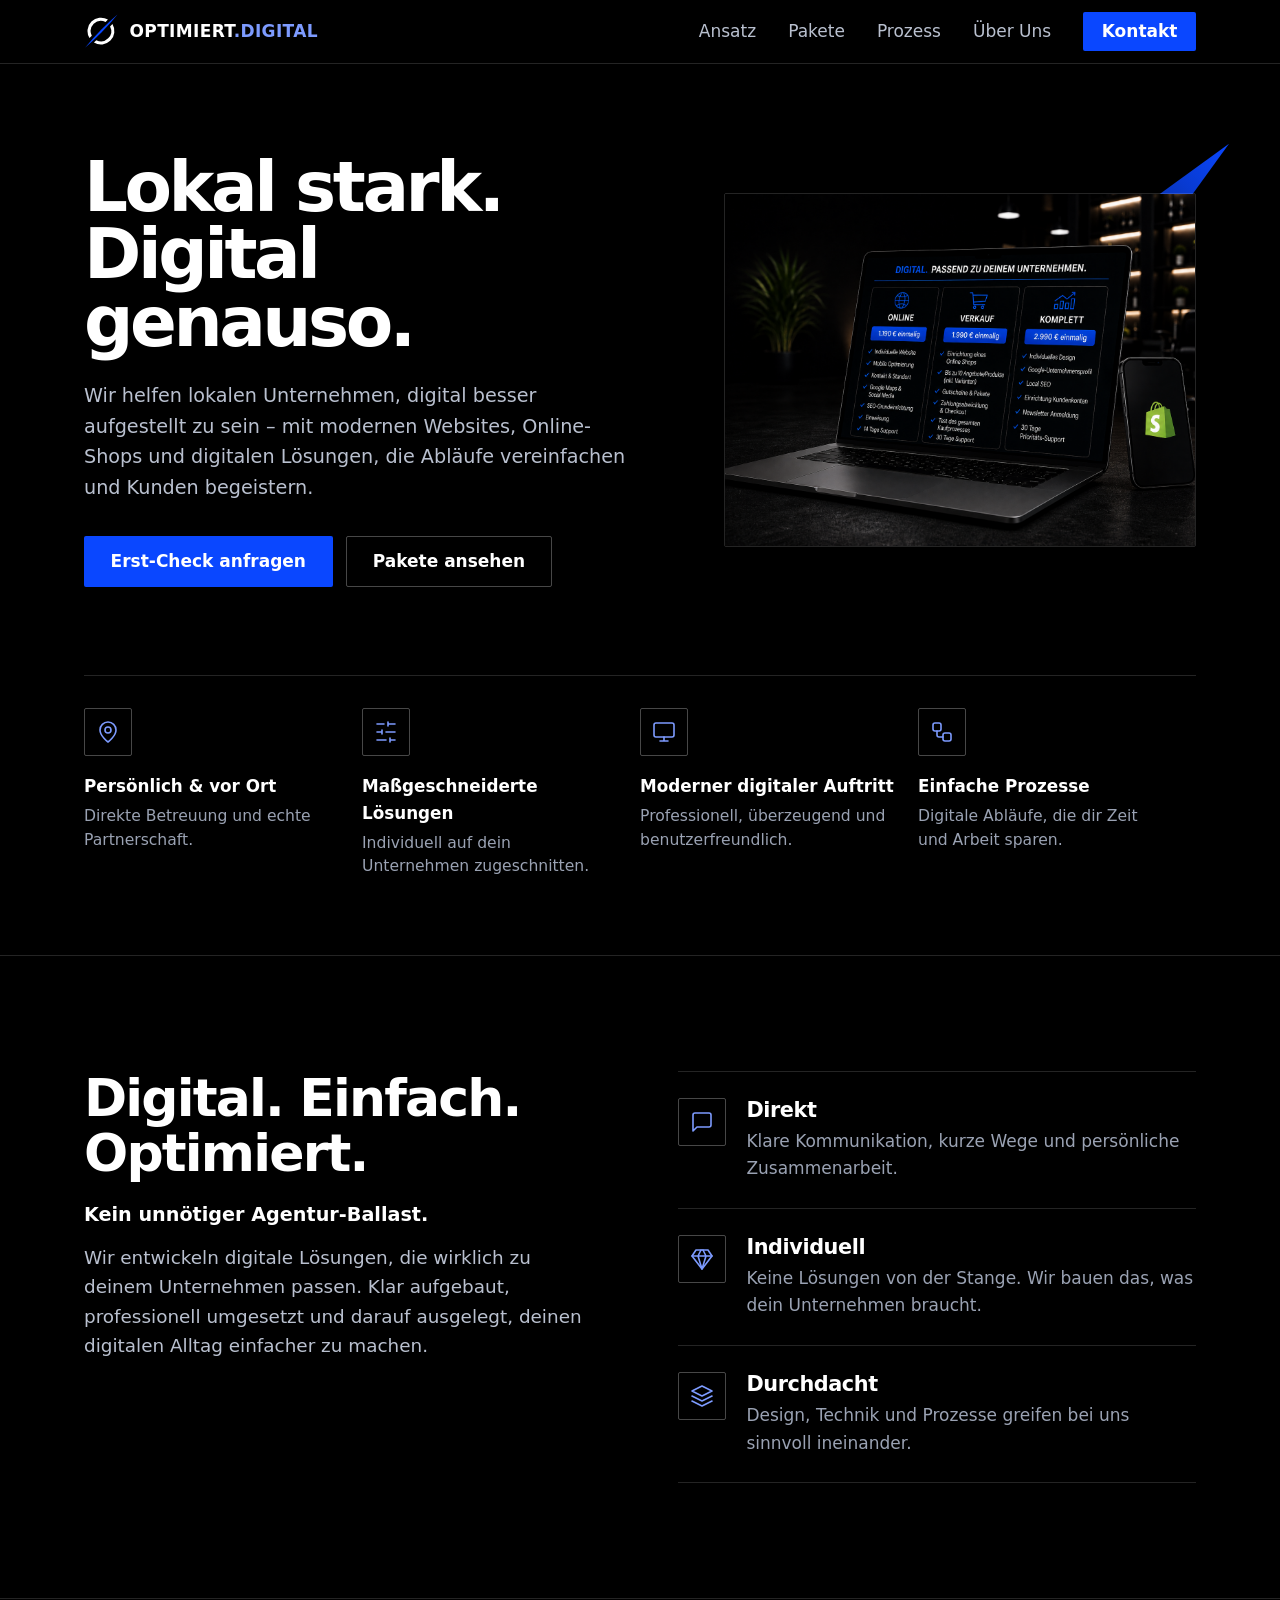
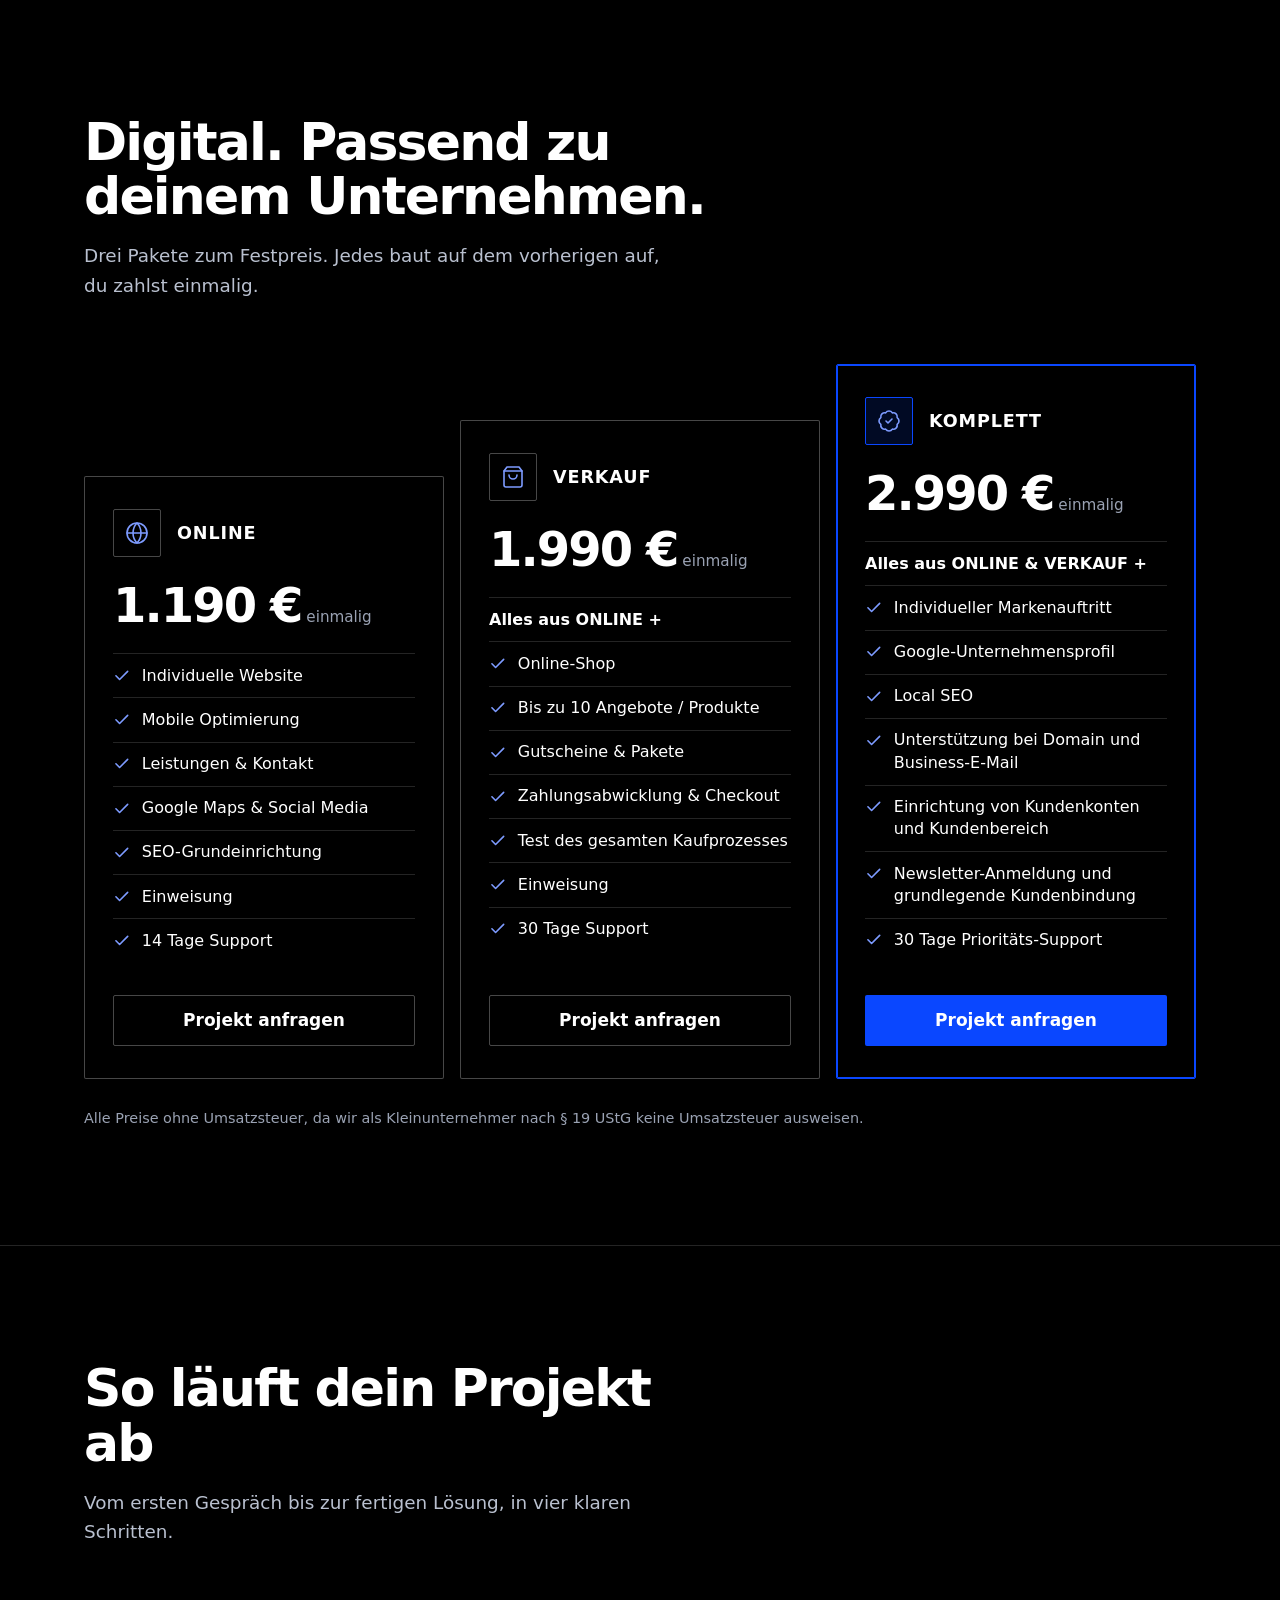
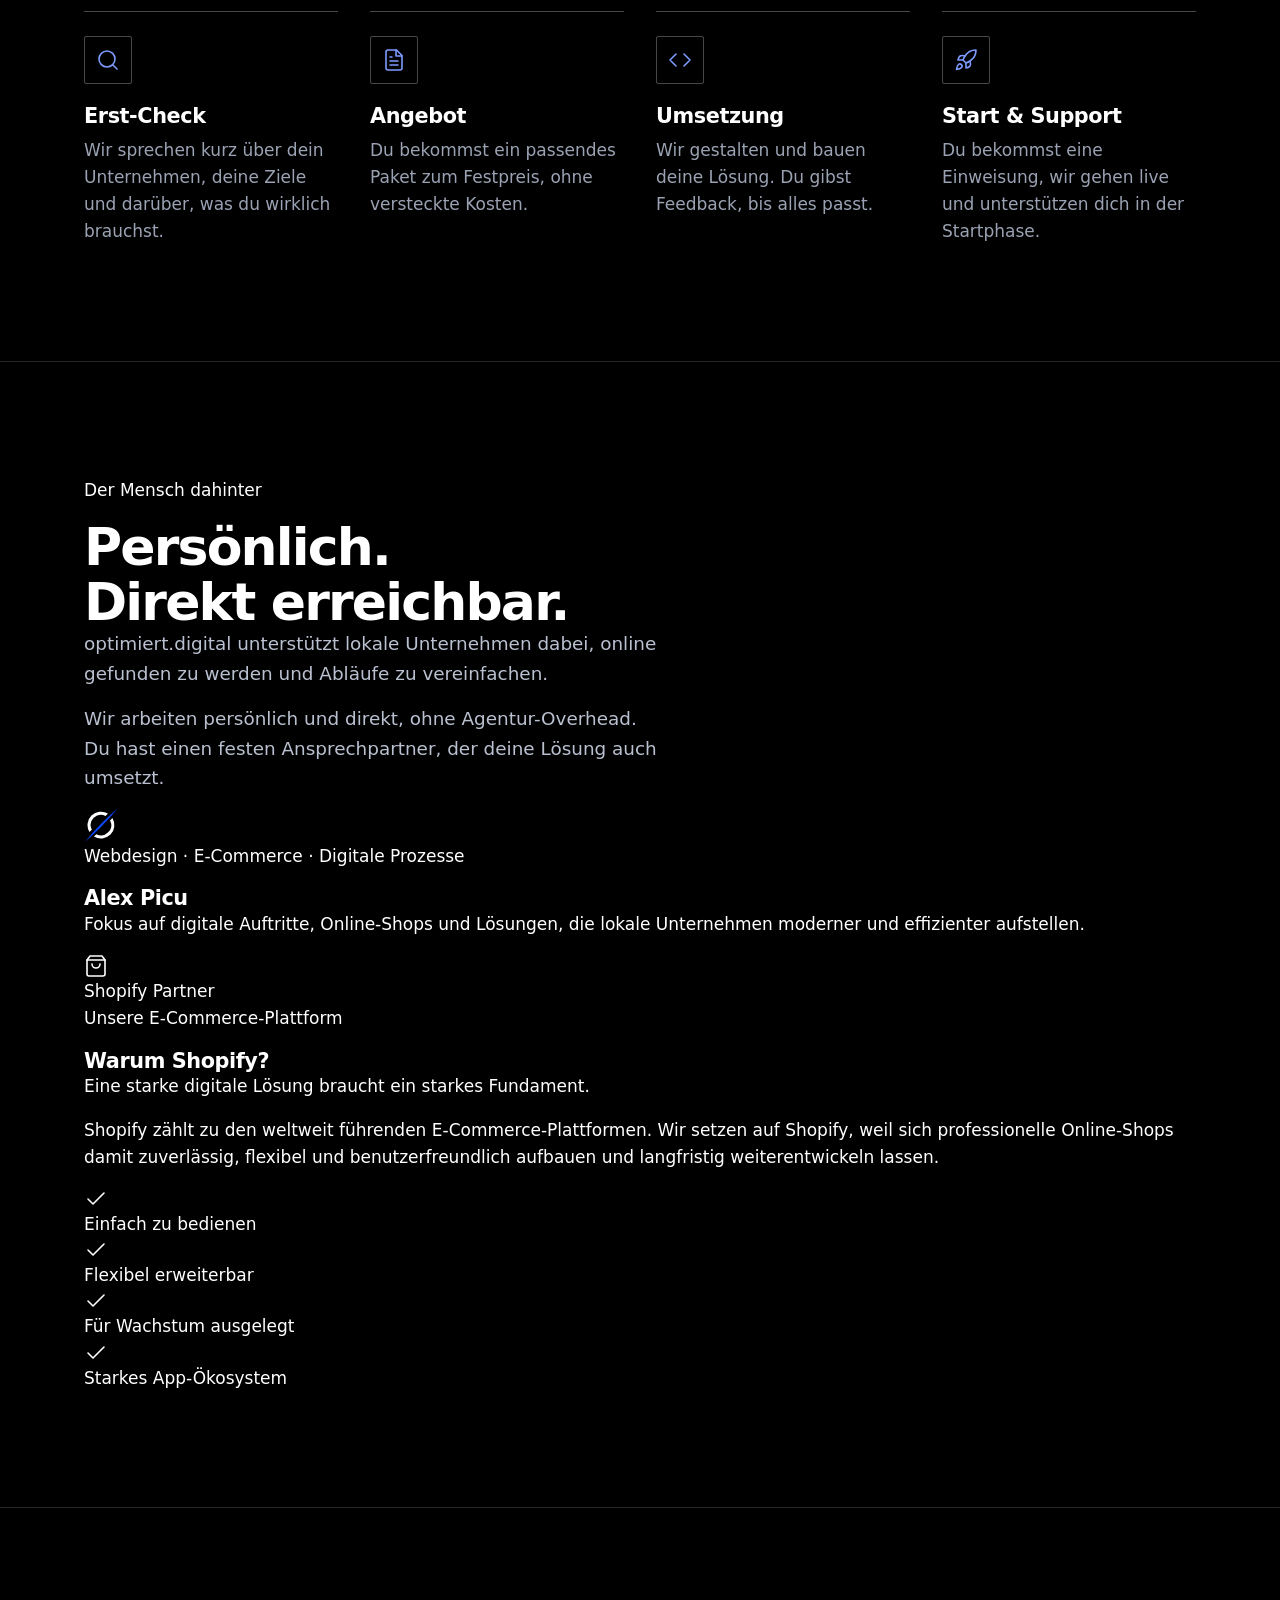
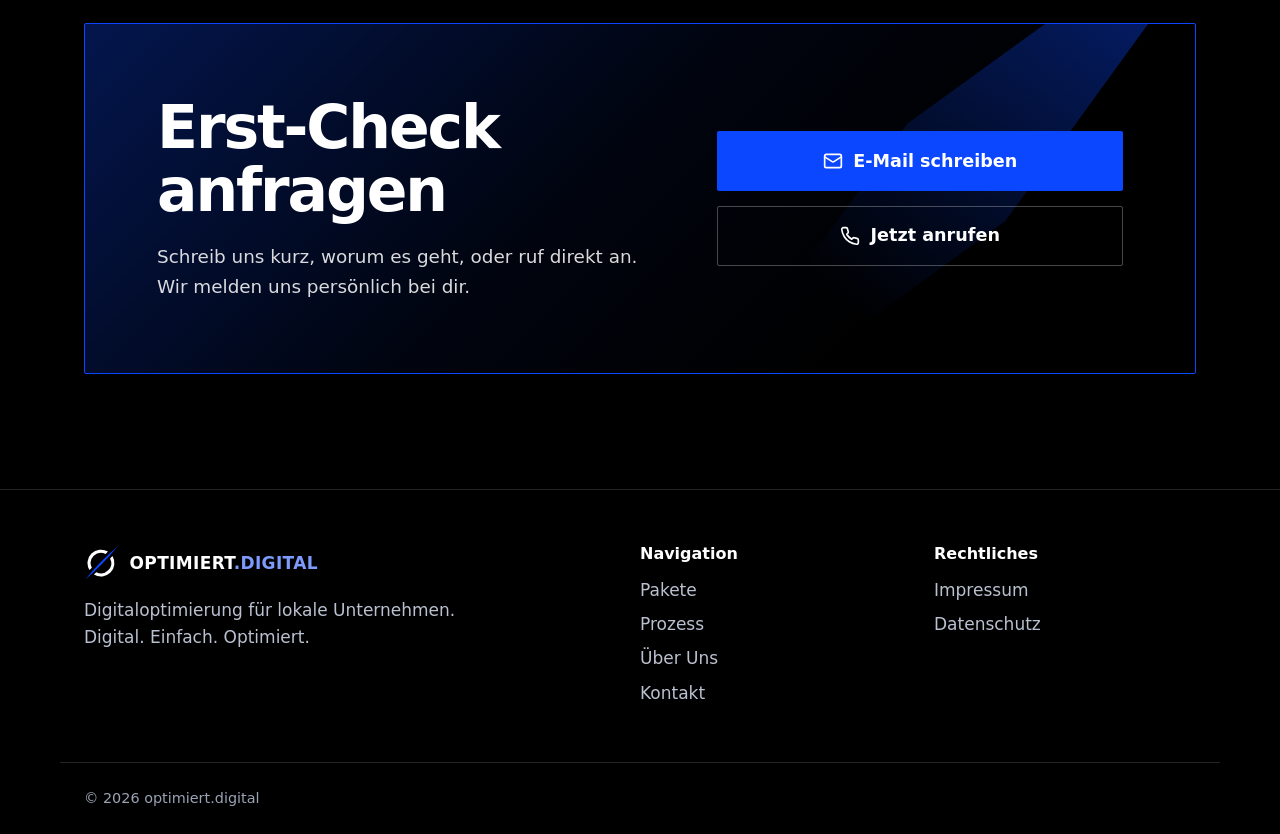
==== index.html @ 276f4b34 "Update index.html" ====
<!DOCTYPE html>
<html lang="de">
<head>
  <meta charset="utf-8">
  <meta name="viewport" content="width=device-width, initial-scale=1, viewport-fit=cover">
  <title>optimiert.digital – Digitaloptimierung für lokale Unternehmen</title>
  <meta name="description" content="Moderne Websites, Online-Shops und digitale Lösungen für lokale Unternehmen. Persönlich, individuell und zum Festpreis.">
  <link rel="canonical" href="https://optimiert.digital/">
  <meta name="theme-color" content="#000000">
  <meta name="color-scheme" content="dark">
  <link rel="icon" href="favicon.svg" type="image/svg+xml">

  <meta property="og:type" content="website">
  <meta property="og:site_name" content="optimiert.digital">
  <meta property="og:title" content="optimiert.digital – Lokal stark. Digital genauso.">
  <meta property="og:description" content="Moderne Websites, Online-Shops und digitale Lösungen für lokale Unternehmen.">
  <meta property="og:url" content="https://optimiert.digital/">
  <meta property="og:image" content="https://optimiert.digital/assets/hero.png">
  <meta name="twitter:card" content="summary_large_image">

  <link rel="stylesheet" href="style.css">

  <script type="application/ld+json">
  {
    "@context": "https://schema.org",
    "@type": "ProfessionalService",
    "name": "optimiert.digital",
    "url": "https://optimiert.digital/",
    "logo": "https://optimiert.digital/favicon.svg",
    "email": "alex@optimiert.digital",
    "telephone": "+491775984619",
    "address": {
      "@type": "PostalAddress",
      "streetAddress": "Kohlplatte 38",
      "postalCode": "88427",
      "addressLocality": "Bad Schussenried",
      "addressCountry": "DE"
    },
    "description": "Digitaloptimierung für lokale Unternehmen: Websites, Online-Shops und digitale Lösungen."
  }
  </script>
</head>
<body>

  <!-- Symbol-Sprite: Logo und Icons (einmal definiert, überall per <use> genutzt) -->
  <svg width="0" height="0" style="position:absolute" aria-hidden="true" focusable="false">
    <symbol id="logo-mark" viewBox="200 170 900 900">
      <path fill="#fff" d="M826.9 316.6A352 352 0 0 0 343.1 800.4L404.8 738.7A268 268 0 0 1 765.2 378.3Z"/>
      <path fill="#fff" d="M943.9 433.6A352 352 0 0 1 460.1 917.4L521.8 855.7A268 268 0 0 0 882.2 495.3Z"/>
      <path fill="#0a47ff" d="M228 1055Q613 581 1077 186Q692 660 228 1055Z"/>
    </symbol>

    <!-- Icons (24×24, Linienstil) -->
    <symbol id="i-pin" viewBox="0 0 24 24"><path d="M20 10c0 6-8 12-8 12s-8-6-8-12a8 8 0 0 1 16 0Z"/><circle cx="12" cy="10" r="3"/></symbol>
    <symbol id="i-sliders" viewBox="0 0 24 24"><path d="M21 4h-7M10 4H3M21 12h-9M8 12H3M21 20h-5M12 20H3M14 2v4M8 10v4M16 18v4"/></symbol>
    <symbol id="i-monitor" viewBox="0 0 24 24"><rect x="2" y="3" width="20" height="14" rx="2"/><path d="M8 21h8M12 17v4"/></symbol>
    <symbol id="i-workflow" viewBox="0 0 24 24"><rect x="3" y="3" width="8" height="8" rx="2"/><path d="M7 11v4a2 2 0 0 0 2 2h4"/><rect x="13" y="13" width="8" height="8" rx="2"/></symbol>
    <symbol id="i-message" viewBox="0 0 24 24"><path d="M21 15a2 2 0 0 1-2 2H7l-4 4V5a2 2 0 0 1 2-2h14a2 2 0 0 1 2 2z"/></symbol>
    <symbol id="i-gem" viewBox="0 0 24 24"><path d="M6 3h12l4 6-10 13L2 9Z"/><path d="M11 3 8 9l4 13 4-13-3-6M2 9h20"/></symbol>
    <symbol id="i-layers" viewBox="0 0 24 24"><path d="M12 2 2 7l10 5 10-5-10-5Z"/><path d="m2 17 10 5 10-5M2 12l10 5 10-5"/></symbol>
    <symbol id="i-globe" viewBox="0 0 24 24"><circle cx="12" cy="12" r="10"/><path d="M12 2a14.5 14.5 0 0 0 0 20 14.5 14.5 0 0 0 0-20M2 12h20"/></symbol>
    <symbol id="i-bag" viewBox="0 0 24 24"><path d="M6 2 3 6v14a2 2 0 0 0 2 2h14a2 2 0 0 0 2-2V6l-3-4Z"/><path d="M3 6h18M16 10a4 4 0 0 1-8 0"/></symbol>
    <symbol id="i-badge" viewBox="0 0 24 24"><path d="M3.85 8.62a4 4 0 0 1 4.78-4.77 4 4 0 0 1 6.74 0 4 4 0 0 1 4.78 4.78 4 4 0 0 1 0 6.74 4 4 0 0 1-4.77 4.78 4 4 0 0 1-6.75 0 4 4 0 0 1-4.78-4.77 4 4 0 0 1 0-6.76Z"/><path d="m9 12 2 2 4-4"/></symbol>
    <symbol id="i-search" viewBox="0 0 24 24"><circle cx="11" cy="11" r="8"/><path d="m21 21-4.3-4.3"/></symbol>
    <symbol id="i-file" viewBox="0 0 24 24"><path d="M14.5 2H6a2 2 0 0 0-2 2v16a2 2 0 0 0 2 2h12a2 2 0 0 0 2-2V7.5L14.5 2z"/><path d="M14 2v6h6M16 13H8M16 17H8M10 9H8"/></symbol>
    <symbol id="i-code" viewBox="0 0 24 24"><path d="m16 18 6-6-6-6M8 6l-6 6 6 6"/></symbol>
    <symbol id="i-rocket" viewBox="0 0 24 24"><path d="M4.5 16.5c-1.5 1.26-2 5-2 5s3.74-.5 5-2c.71-.84.7-2.13-.09-2.91a2.18 2.18 0 0 0-2.91-.09z"/><path d="m12 15-3-3a22 22 0 0 1 2-3.95A12.88 12.88 0 0 1 22 2c0 2.72-.78 7.5-6 11a22.35 22.35 0 0 1-4 2z"/><path d="M9 12H4s.55-3.03 2-4c1.62-1.08 5 0 5 0M12 15v5s3.03-.55 4-2c1.08-1.62 0-5 0-5"/></symbol>
    <symbol id="i-check" viewBox="0 0 24 24"><path d="M20 6 9 17l-5-5"/></symbol>
    <symbol id="i-mail" viewBox="0 0 24 24"><rect x="2" y="4" width="20" height="16" rx="2"/><path d="m22 7-8.97 5.7a1.94 1.94 0 0 1-2.06 0L2 7"/></symbol>
    <symbol id="i-phone" viewBox="0 0 24 24"><path d="M22 16.92v3a2 2 0 0 1-2.18 2 19.79 19.79 0 0 1-8.63-3.07 19.5 19.5 0 0 1-6-6 19.79 19.79 0 0 1-3.07-8.67A2 2 0 0 1 4.11 2h3a2 2 0 0 1 2 1.72c.127.96.361 1.903.7 2.81a2 2 0 0 1-.45 2.11L8.09 9.91a16 16 0 0 0 6 6l1.27-1.27a2 2 0 0 1 2.11-.45c.907.339 1.85.573 2.81.7A2 2 0 0 1 22 16.92z"/></symbol>
  </svg>

  <a class="skip" href="#inhalt">Direkt zum Inhalt</a>

  <header class="site-header">
    <div class="wrap bar">
      <a class="brand" href="#top" aria-label="optimiert.digital, zum Seitenanfang">
        <svg class="logo-mark" aria-hidden="true"><use href="#logo-mark"/></svg>
        <span class="wordmark">OPTIMIERT<span>.DIGITAL</span></span>
      </a>

      <nav id="nav" class="nav" aria-label="Hauptnavigation">
        <a href="#ansatz">Ansatz</a>
        <a href="#pakete">Pakete</a>
        <a href="#prozess">Prozess</a>
        <a href="#ueber-uns">Über Uns</a>
        <a class="btn btn-primary btn-small" href="#kontakt">Kontakt</a>
      </nav>
    </div>
  </header>

  <main id="inhalt">
    <!-- HERO -->
    <section class="hero" id="top">
      <div class="wrap hero-grid">
        <div class="hero-copy">
          <h1>Lokal stark.<br>Digital genauso.</h1>
          <p class="lead">Wir helfen lokalen Unternehmen, digital besser aufgestellt zu sein – mit modernen Websites, Online-Shops und digitalen Lösungen, die Abläufe vereinfachen und Kunden begeistern.</p>
          <div class="actions">
            <a class="btn btn-primary" href="#kontakt">Erst-Check anfragen</a>
            <a class="btn btn-outline" href="#pakete">Pakete ansehen</a>
          </div>
        </div>
        <div class="hero-visual">
          <span class="blade" aria-hidden="true"></span>
          <figure class="hero-media">
            <img src="assets/hero.png" alt="Digitaloptimierung für lokale Unternehmen" fetchpriority="high">
          </figure>
        </div>
      </div>

      <div class="wrap">
        <ul class="usp">
          <li>
            <span class="ico"><svg class="icon" aria-hidden="true"><use href="#i-pin"/></svg></span>
            <div>
              <strong>Persönlich &amp; vor Ort</strong>
              <span>Direkte Betreuung und echte Partnerschaft.</span>
            </div>
          </li>
          <li>
            <span class="ico"><svg class="icon" aria-hidden="true"><use href="#i-sliders"/></svg></span>
            <div>
              <strong>Maßgeschneiderte Lösungen</strong>
              <span>Individuell auf dein Unternehmen zugeschnitten.</span>
            </div>
          </li>
          <li>
            <span class="ico"><svg class="icon" aria-hidden="true"><use href="#i-monitor"/></svg></span>
            <div>
              <strong>Moderner digitaler Auftritt</strong>
              <span>Professionell, überzeugend und benutzerfreundlich.</span>
            </div>
          </li>
          <li>
            <span class="ico"><svg class="icon" aria-hidden="true"><use href="#i-workflow"/></svg></span>
            <div>
              <strong>Einfache Prozesse</strong>
              <span>Digitale Abläufe, die dir Zeit und Arbeit sparen.</span>
            </div>
          </li>
        </ul>
      </div>
    </section>

    <!-- ANSATZ -->
    <section class="section" id="ansatz">
      <div class="wrap split">
        <div>
          <h2>Digital. Einfach. Optimiert.</h2>
          <p class="sub">Kein unnötiger Agentur-Ballast.</p>
          <p class="body-lg">Wir entwickeln digitale Lösungen, die wirklich zu deinem Unternehmen passen. Klar aufgebaut, professionell umgesetzt und darauf ausgelegt, deinen digitalen Alltag einfacher zu machen.</p>
        </div>

        <ul class="principles">
          <li>
            <span class="ico"><svg class="icon" aria-hidden="true"><use href="#i-message"/></svg></span>
            <div>
              <h3>Direkt</h3>
              <p>Klare Kommunikation, kurze Wege und persönliche Zusammenarbeit.</p>
            </div>
          </li>
          <li>
            <span class="ico"><svg class="icon" aria-hidden="true"><use href="#i-gem"/></svg></span>
            <div>
              <h3>Individuell</h3>
              <p>Keine Lösungen von der Stange. Wir bauen das, was dein Unternehmen braucht.</p>
            </div>
          </li>
          <li>
            <span class="ico"><svg class="icon" aria-hidden="true"><use href="#i-layers"/></svg></span>
            <div>
              <h3>Durchdacht</h3>
              <p>Design, Technik und Prozesse greifen bei uns sinnvoll ineinander.</p>
            </div>
          </li>
        </ul>
      </div>
    </section>

    <!-- PAKETE -->
    <section class="section" id="pakete">
      <div class="wrap">
        <div class="section-head">
          <h2>Digital. Passend zu deinem Unternehmen.</h2>
          <p class="body-lg">Drei Pakete zum Festpreis. Jedes baut auf dem vorherigen auf, du zahlst einmalig.</p>
        </div>

        <div class="steps">
          <article class="tier">
            <div class="tier-head">
              <span class="ico"><svg class="icon" aria-hidden="true"><use href="#i-globe"/></svg></span>
              <h3>ONLINE</h3>
            </div>
            <p class="price">1.190 €<span> einmalig</span></p>
            <ul class="checks">
              <li><svg class="icon" aria-hidden="true"><use href="#i-check"/></svg>Individuelle Website</li>
              <li><svg class="icon" aria-hidden="true"><use href="#i-check"/></svg>Mobile Optimierung</li>
              <li><svg class="icon" aria-hidden="true"><use href="#i-check"/></svg>Leistungen &amp; Kontakt</li>
              <li><svg class="icon" aria-hidden="true"><use href="#i-check"/></svg>Google Maps &amp; Social Media</li>
              <li><svg class="icon" aria-hidden="true"><use href="#i-check"/></svg>SEO-Grundeinrichtung</li>
              <li><svg class="icon" aria-hidden="true"><use href="#i-check"/></svg>Einweisung</li>
              <li><svg class="icon" aria-hidden="true"><use href="#i-check"/></svg>14 Tage Support</li>
            </ul>
            <a class="btn btn-outline" href="mailto:alex@optimiert.digital?subject=Anfrage%20ONLINE-Paket">Projekt anfragen</a>
          </article>

          <article class="tier">
            <div class="tier-head">
              <span class="ico"><svg class="icon" aria-hidden="true"><use href="#i-bag"/></svg></span>
              <h3>VERKAUF</h3>
            </div>
            <p class="price">1.990 €<span> einmalig</span></p>
            <ul class="checks">
              <li class="includes">Alles aus ONLINE +</li>
              <li><svg class="icon" aria-hidden="true"><use href="#i-check"/></svg>Online-Shop</li>
              <li><svg class="icon" aria-hidden="true"><use href="#i-check"/></svg>Bis zu 10 Angebote / Produkte</li>
              <li><svg class="icon" aria-hidden="true"><use href="#i-check"/></svg>Gutscheine &amp; Pakete</li>
              <li><svg class="icon" aria-hidden="true"><use href="#i-check"/></svg>Zahlungsabwicklung &amp; Checkout</li>
              <li><svg class="icon" aria-hidden="true"><use href="#i-check"/></svg>Test des gesamten Kaufprozesses</li>
              <li><svg class="icon" aria-hidden="true"><use href="#i-check"/></svg>Einweisung</li>
              <li><svg class="icon" aria-hidden="true"><use href="#i-check"/></svg>30 Tage Support</li>
            </ul>
            <a class="btn btn-outline" href="mailto:alex@optimiert.digital?subject=Anfrage%20VERKAUF-Paket">Projekt anfragen</a>
          </article>

          <article class="tier tier-top">
            <div class="tier-head">
              <span class="ico"><svg class="icon" aria-hidden="true"><use href="#i-badge"/></svg></span>
              <h3>KOMPLETT</h3>
            </div>
            <p class="price">2.990 €<span> einmalig</span></p>
            <ul class="checks">
              <li class="includes">Alles aus ONLINE &amp; VERKAUF +</li>
              <li><svg class="icon" aria-hidden="true"><use href="#i-check"/></svg>Individueller Markenauftritt</li>
              <li><svg class="icon" aria-hidden="true"><use href="#i-check"/></svg>Google-Unternehmensprofil</li>
              <li><svg class="icon" aria-hidden="true"><use href="#i-check"/></svg>Local SEO</li>
              <li><svg class="icon" aria-hidden="true"><use href="#i-check"/></svg>Unterstützung bei Domain und Business-E-Mail</li>
              <li><svg class="icon" aria-hidden="true"><use href="#i-check"/></svg>Einrichtung von Kundenkonten und Kundenbereich</li>
              <li><svg class="icon" aria-hidden="true"><use href="#i-check"/></svg>Newsletter-Anmeldung und grundlegende Kundenbindung</li>
              <li><svg class="icon" aria-hidden="true"><use href="#i-check"/></svg>30 Tage Prioritäts-Support</li>
            </ul>
            <a class="btn btn-primary" href="mailto:alex@optimiert.digital?subject=Anfrage%20KOMPLETT-Paket">Projekt anfragen</a>
          </article>
        </div>

        <p class="price-note">Alle Preise ohne Umsatzsteuer, da wir als Kleinunternehmer nach § 19 UStG keine Umsatzsteuer ausweisen.</p>
      </div>
    </section>

    <!-- PROZESS -->
    <section class="section" id="prozess">
      <div class="wrap">
        <div class="section-head">
          <h2>So läuft dein Projekt ab</h2>
          <p class="body-lg">Vom ersten Gespräch bis zur fertigen Lösung, in vier klaren Schritten.</p>
        </div>
        <!-- TODO: Text an deinen echten Ablauf anpassen -->
        <ol class="process">
          <li>
            <span class="ico"><svg class="icon" aria-hidden="true"><use href="#i-search"/></svg></span>
            <h3>Erst-Check</h3>
            <p>Wir sprechen kurz über dein Unternehmen, deine Ziele und darüber, was du wirklich brauchst.</p>
          </li>
          <li>
            <span class="ico"><svg class="icon" aria-hidden="true"><use href="#i-file"/></svg></span>
            <h3>Angebot</h3>
            <p>Du bekommst ein passendes Paket zum Festpreis, ohne versteckte Kosten.</p>
          </li>
          <li>
            <span class="ico"><svg class="icon" aria-hidden="true"><use href="#i-code"/></svg></span>
            <h3>Umsetzung</h3>
            <p>Wir gestalten und bauen deine Lösung. Du gibst Feedback, bis alles passt.</p>
          </li>
          <li>
            <span class="ico"><svg class="icon" aria-hidden="true"><use href="#i-rocket"/></svg></span>
            <h3>Start &amp; Support</h3>
            <p>Du bekommst eine Einweisung, wir gehen live und unterstützen dich in der Startphase.</p>
          </li>
        </ol>
      </div>
    </section>

    <!-- ÜBER UNS -->
    <section class="section" id="ueber-uns">
      <div class="wrap">
        <div class="about-head">
          <div>
            <p class="eyebrow">Der Mensch dahinter</p>
            <h2 class="about-title">Persönlich.<br><span>Direkt erreichbar.</span></h2>
          </div>
          <!-- TODO: Text durch deine eigene Geschichte ersetzen -->
          <div class="about-text">
            <p class="body-lg">optimiert.digital unterstützt lokale Unternehmen dabei, online gefunden zu werden und Abläufe zu vereinfachen.</p>
            <p class="body-lg">Wir arbeiten persönlich und direkt, ohne Agentur-Overhead. Du hast einen festen Ansprechpartner, der deine Lösung auch umsetzt.</p>
          </div>
        </div>

        <div class="about-cards">
          <article class="card card-person">
            <span class="ico-box"><svg class="logo-mark" aria-hidden="true"><use href="#logo-mark"/></svg></span>
            <div class="card-body">
              <p class="eyebrow">Webdesign · E-Commerce · Digitale Prozesse</p>
              <h3>Alex Picu</h3>
              <p>Fokus auf digitale Auftritte, Online-Shops und Lösungen, die lokale Unternehmen moderner und effizienter aufstellen.</p>
            </div>
          </article>

          <!-- Shopify-Logo: Das offizielle Logo darf nur im Original verwendet werden.
               Speichere es als assets/shopify.svg (Shopify-Partner-Dashboard bzw. Shopify-Brand-Assets).
               Sobald die Datei vorhanden ist, erscheint sie automatisch, bis dahin zeigt die Seite ein neutrales Taschen-Icon. -->
          <article class="card card-shopify">
            <span class="ico-box ico-box-shopify">
              <img src="assets/shopify.svg" alt="" width="36" height="36" onerror="this.remove()">
              <svg class="icon icon-fallback" aria-hidden="true"><use href="#i-bag"/></svg>
            </span>
            <span class="badge">Shopify Partner</span>
            <div class="card-body">
              <p class="eyebrow">Unsere E-Commerce-Plattform</p>
              <h3>Warum Shopify?</h3>
              <p class="card-strong">Eine starke digitale Lösung braucht ein starkes Fundament.</p>
              <p>Shopify zählt zu den weltweit führenden E-Commerce-Plattformen. Wir setzen auf Shopify, weil sich professionelle Online-Shops damit zuverlässig, flexibel und benutzerfreundlich aufbauen und langfristig weiterentwickeln lassen.</p>
              <ul class="grid-checks">
                <li><svg class="icon" aria-hidden="true"><use href="#i-check"/></svg>Einfach zu bedienen</li>
                <li><svg class="icon" aria-hidden="true"><use href="#i-check"/></svg>Flexibel erweiterbar</li>
                <li><svg class="icon" aria-hidden="true"><use href="#i-check"/></svg>Für Wachstum ausgelegt</li>
                <li><svg class="icon" aria-hidden="true"><use href="#i-check"/></svg>Starkes App-Ökosystem</li>
              </ul>
            </div>
          </article>
        </div>
      </div>
    </section>

    <!-- KONTAKT -->
    <section class="section" id="kontakt">
      <div class="wrap">
        <div class="cta">
          <span class="cta-blade" aria-hidden="true"></span>
          <div class="cta-copy">
            <h2>Erst-Check anfragen</h2>
            <p class="body-lg">Schreib uns kurz, worum es geht, oder ruf direkt an. Wir melden uns persönlich bei dir.</p>
          </div>
          <div class="cta-actions">
            <a class="btn btn-primary btn-xl" href="mailto:alex@optimiert.digital?subject=Erst-Check%20anfragen&amp;body=Hallo%20Alex%2C%0A%0Aich%20interessiere%20mich%20f%C3%BCr%20einen%20Erst-Check.%0A%0AUnternehmen%3A%20%0AWebsite%3A%20%0AWorum%20geht%27s%3A%20%0A%0AViele%20Gr%C3%BC%C3%9Fe">
              <svg class="icon" aria-hidden="true"><use href="#i-mail"/></svg>E-Mail schreiben
            </a>
            <a class="btn btn-outline btn-xl" href="tel:+491775984619">
              <svg class="icon" aria-hidden="true"><use href="#i-phone"/></svg>Jetzt anrufen
            </a>
          </div>
        </div>
      </div>
    </section>
  </main>

  <footer class="site-footer">
    <div class="wrap footer-grid">
      <div>
        <a class="brand brand-footer" href="#top" aria-label="optimiert.digital, zum Seitenanfang">
          <svg class="logo-mark" aria-hidden="true"><use href="#logo-mark"/></svg>
          <span class="wordmark">OPTIMIERT<span>.DIGITAL</span></span>
        </a>
        <p class="muted-light">Digitaloptimierung für lokale Unternehmen.<br>Digital. Einfach. Optimiert.</p>
      </div>
      <nav aria-label="Seitennavigation">
        <h2 class="footer-title">Navigation</h2>
        <ul>
          <li><a href="#pakete">Pakete</a></li>
          <li><a href="#prozess">Prozess</a></li>
          <li><a href="#ueber-uns">Über Uns</a></li>
          <li><a href="#kontakt">Kontakt</a></li>
        </ul>
      </nav>
      <nav aria-label="Rechtliches">
        <h2 class="footer-title">Rechtliches</h2>
        <ul>
          <li><a href="impressum.html">Impressum</a></li>
          <li><a href="datenschutz.html">Datenschutz</a></li>
        </ul>
      </nav>
    </div>
    <div class="wrap copyright">© 2026 optimiert.digital</div>
  </footer>

  <!-- Schnellzugriff für Handys -->
  <div class="dock" id="dock">
    <a class="btn btn-outline" href="tel:+491775984619"><svg class="icon" aria-hidden="true"><use href="#i-phone"/></svg>Anrufen</a>
    <a class="btn btn-primary" href="mailto:alex@optimiert.digital?subject=Erst-Check%20anfragen"><svg class="icon" aria-hidden="true"><use href="#i-mail"/></svg>E-Mail</a>
  </div>

  <script src="script.js"></script>
</body>
</html>
---- style.css ----
/* optimiert.digital – Schwarz, Blau, Weiß (Weiß nur für Text und Linien) */

:root {
  --black: #000;
  --white: #fff;
  --blue: #0a47ff;
  --blue-hover: #2c62ff;
  --blue-soft: #7d9bff;     /* Blau für Text und Icons auf Schwarz */
  --muted: #9aa2b3;
  --muted-light: #b9c0cf;
  --line: rgba(255, 255, 255, .14);
  --line-strong: rgba(255, 255, 255, .28);

  --font: ui-sans-serif, system-ui, -apple-system, "Segoe UI", Roboto, "Helvetica Neue", Arial, sans-serif;
  --maxw: 1160px;
  --header-h: calc(64px + env(safe-area-inset-top, 0px));
  --ease: cubic-bezier(.2, .7, .2, 1);
}

*, *::before, *::after { box-sizing: border-box; }

html {
  scroll-padding-top: calc(var(--header-h) + 16px);
  -webkit-text-size-adjust: 100%;
  -webkit-tap-highlight-color: transparent;
  background: var(--black);
  color-scheme: dark;
}
@media (prefers-reduced-motion: no-preference) {
  html { scroll-behavior: smooth; }
}

body {
  margin: 0;
  font-family: var(--font);
  font-size: 1.0625rem;
  line-height: 1.6;
  color: var(--white);
  background: var(--black);
  -webkit-font-smoothing: antialiased;
  overflow-x: hidden;
}
body.menu-open { overflow: hidden; }

img, svg { display: block; max-width: 100%; }
a { color: inherit; }
p { margin: 0 0 1rem; }
ul, ol { margin: 0; padding: 0; list-style: none; }

h1, h2, h3 { margin: 0; line-height: 1.05; letter-spacing: -.035em; font-weight: 800; }
h2 { font-size: clamp(1.9rem, 4.6vw, 3.25rem); }
h3 { font-size: 1.3rem; letter-spacing: -.02em; line-height: 1.2; }

:focus-visible {
  outline: 3px solid var(--blue-soft);
  outline-offset: 3px;
}

.wrap {
  width: 100%;
  max-width: var(--maxw);
  margin-inline: auto;
  padding-left: max(1.5rem, env(safe-area-inset-left));
  padding-right: max(1.5rem, env(safe-area-inset-right));
}
@media (max-width: 520px) {
  .wrap {
    padding-left: max(1.15rem, env(safe-area-inset-left));
    padding-right: max(1.15rem, env(safe-area-inset-right));
  }
}

.skip {
  position: absolute;
  left: -999px;
  top: 0;
  background: var(--blue);
  color: var(--white);
  padding: .75rem 1rem;
  z-index: 200;
}
.skip:focus { left: 0; }

/* ---------- Icons ---------- */
.icon {
  width: 1.5rem;
  height: 1.5rem;
  fill: none;
  stroke: currentColor;
  stroke-width: 1.6;
  stroke-linecap: round;
  stroke-linejoin: round;
  flex: none;
}
.ico {
  display: inline-grid;
  place-items: center;
  width: 3rem;
  height: 3rem;
  flex: none;
  color: var(--blue-soft);
  border: 1px solid var(--line-strong);
  border-radius: 2px;
  transition: border-color .25s var(--ease), background-color .25s var(--ease), color .25s var(--ease);
}

/* ---------- Buttons ---------- */
.btn {
  display: inline-flex;
  align-items: center;
  justify-content: center;
  gap: .65rem;
  padding: .9rem 1.6rem;
  border: 1px solid transparent;
  border-radius: 2px;
  font: inherit;
  font-weight: 700;
  line-height: 1.2;
  text-decoration: none;
  text-align: center;
  cursor: pointer;
  transition: background-color .2s var(--ease), border-color .2s var(--ease),
              transform .2s var(--ease), box-shadow .2s var(--ease);
}
.btn .icon { width: 1.25rem; height: 1.25rem; stroke-width: 2; }
.btn-small { padding: .55rem 1.1rem; }
.btn-xl { padding: 1.15rem 1.9rem; font-size: 1.1rem; }
.btn-primary { background: var(--blue); color: var(--white); }
.btn-outline { border-color: var(--line-strong); color: var(--white); background: transparent; }

/* ---------- Header ---------- */
.site-header {
  position: sticky;
  top: 0;
  z-index: 100;
  height: var(--header-h);
  padding-top: env(safe-area-inset-top, 0px);
  background: var(--black);
  border-bottom: 1px solid var(--line);
}
.bar {
  display: flex;
  align-items: center;
  justify-content: space-between;
  height: 100%;
}

.brand {
  display: inline-flex;
  align-items: center;
  gap: .7rem;
  text-decoration: none;
  margin: 0;
}
.logo-mark { width: 2.15rem; height: 2.15rem; flex: none; }
.wordmark { font-weight: 800; letter-spacing: .02em; }
.wordmark span { color: var(--blue-soft); }

.nav { display: flex; align-items: center; gap: 2rem; }
.nav a:not(.btn) {
  position: relative;
  padding: .35rem 0;
  text-decoration: none;
  font-weight: 500;
  color: var(--muted-light);
  transition: color .2s var(--ease);
}
.nav a:not(.btn)::after {
  content: "";
  position: absolute;
  left: 0; right: 0; bottom: 0;
  height: 2px;
  background: var(--blue);
  transform: scaleX(0);
  transform-origin: left;
  transition: transform .3s var(--ease);
}

.nav-toggle {
  display: none;
  width: 2.75rem;
  height: 2.75rem;
  padding: 0;
  place-items: center;
  background: transparent;
  color: var(--white);
  border: 1px solid var(--line-strong);
  border-radius: 2px;
  cursor: pointer;
  transition: border-color .2s var(--ease), background-color .2s var(--ease);
}
.nav-toggle svg {
  width: 1.5rem;
  height: 1.5rem;
  fill: none;
  stroke: currentColor;
  stroke-width: 2;
  stroke-linecap: round;
}
.nav-toggle path {
  transform-box: fill-box;
  transform-origin: center;
  transition: transform .3s var(--ease);
}
.nav-toggle[aria-expanded="true"] .l1 { transform: translateY(4px) rotate(45deg); }
.nav-toggle[aria-expanded="true"] .l2 { transform: translateY(-4px) rotate(-45deg); }

@media (max-width: 860px) {
  .nav-toggle { display: inline-grid; }

  .nav {
    position: fixed;
    top: var(--header-h);
    left: 0;
    right: 0;
    bottom: 0;
    z-index: 90;
    flex-direction: column;
    align-items: stretch;
    justify-content: flex-start;
    gap: 0;
    padding: 1rem max(1.15rem, env(safe-area-inset-right)) calc(1.5rem + env(safe-area-inset-bottom, 0px)) max(1.15rem, env(safe-area-inset-left));
    background: var(--black);
    overflow-y: auto;
    visibility: hidden;
    opacity: 0;
    transform: translateY(-8px);
    transition: opacity .25s var(--ease), transform .25s var(--ease), visibility 0s linear .25s;
  }
  .nav.open {
    visibility: visible;
    opacity: 1;
    transform: none;
    transition: opacity .25s var(--ease), transform .25s var(--ease), visibility 0s;
  }
  .nav a:not(.btn) {
    padding: 1.1rem 0;
    font-size: 1.6rem;
    font-weight: 700;
    letter-spacing: -.02em;
    color: var(--white);
    border-bottom: 1px solid var(--line);
  }
  .nav a:not(.btn)::after { display: none; }
  .nav a:not(.btn):active { color: var(--blue-soft); }
  .nav .btn { margin-top: auto; padding: 1.05rem 1.5rem; font-size: 1.05rem; }
}

/* ---------- Hero ---------- */
.hero { padding-top: clamp(2.5rem, 7vw, 6rem); }

.hero-grid {
  display: grid;
  grid-template-columns: 1.1fr .9fr;
  gap: clamp(2rem, 5vw, 4.5rem);
  align-items: center;
}
.hero h1 {
  font-size: clamp(2.1rem, 9vw, 4.5rem);
  line-height: .98;
  letter-spacing: -.05em;
  margin-bottom: 1.5rem;
}
.lead {
  max-width: 34rem;
  font-size: clamp(1.05rem, 2.4vw, 1.2rem);
  color: var(--muted-light);
  margin-bottom: 2rem;
}
.actions { display: flex; flex-wrap: wrap; gap: .85rem; }

.hero-visual { position: relative; }
.hero-media {
  position: relative;
  z-index: 1;
  margin: 0;
  aspect-ratio: 4 / 3;
  overflow: hidden;
  border: 1px solid var(--line);
  border-radius: 2px;
}
.hero-media img {
  width: 100%;
  height: 100%;
  object-fit: cover;
  transition: transform .8s var(--ease);
}

/* Die blaue Klinge aus dem Logo als wiederkehrendes Motiv */
.blade {
  position: absolute;
  z-index: 0;
  top: -14%;
  right: -7%;
  width: 62%;
  aspect-ratio: 1;
  background: linear-gradient(225deg, var(--blue) 0%, rgba(10, 71, 255, 0) 80%);
  clip-path: polygon(100% 0, 58% 58%, 0 100%, 42% 42%);
  pointer-events: none;
}

.usp {
  margin-top: clamp(3rem, 7vw, 5.5rem);
  display: grid;
  grid-template-columns: repeat(4, 1fr);
  border-top: 1px solid var(--line);
}
.usp li {
  display: flex;
  flex-direction: column;
  gap: 1.1rem;
  padding: 2rem 1.5rem 2.75rem 0;
}
.usp strong { display: block; font-size: 1.05rem; margin-bottom: .3rem; }
.usp div span { display: block; color: var(--muted); font-size: .975rem; line-height: 1.5; }

@media (min-width: 901px) {
  .hero h1 { font-size: clamp(2.75rem, 5.4vw, 4.5rem); }
}
@media (max-width: 900px) {
  .hero-grid { grid-template-columns: 1fr; }
  .hero-media { aspect-ratio: 16 / 10; }
  .blade { top: -10%; right: -4%; width: 48%; }
  .usp { grid-template-columns: repeat(2, 1fr); }
  .usp li { padding-right: 1.25rem; }
}
@media (max-width: 560px) {
  .actions .btn { flex: 1 1 100%; padding-block: 1.05rem; }
  .usp { grid-template-columns: 1fr; margin-top: 2.5rem; }
  .usp li {
    flex-direction: row;
    align-items: flex-start;
    gap: 1rem;
    padding: 1.35rem 0;
    border-bottom: 1px solid var(--line);
  }
  .usp li:last-child { border-bottom: 0; padding-bottom: 0; }
  .usp .ico { width: 2.75rem; height: 2.75rem; }
}

/* Einmaliger Einstieg beim Laden der Seite */
@media (prefers-reduced-motion: no-preference) {
  .hero-copy > * { animation: rise .7s var(--ease) both; }
  .hero-copy > :nth-child(2) { animation-delay: .1s; }
  .hero-copy > :nth-child(3) { animation-delay: .2s; }
  .hero-visual { animation: rise .8s var(--ease) .15s both; }
  .blade { animation: slice 1s var(--ease) .45s both; }
}
@keyframes rise {
  from { opacity: 0; transform: translateY(18px); }
  to   { opacity: 1; transform: none; }
}
@keyframes slice {
  from { opacity: 0; transform: translate(12%, -12%); }
  to   { opacity: 1; transform: none; }
}

/* ---------- Sektionen ---------- */
.section { padding-block: clamp(3.5rem, 9vw, 7.5rem); }
.section + .section { border-top: 1px solid var(--line); }
.hero + .section { margin-top: clamp(1rem, 3vw, 2rem); border-top: 1px solid var(--line); }

.section-head { max-width: 40rem; margin-bottom: clamp(2.25rem, 5vw, 4rem); }
.section-head h2 { margin-bottom: 1.1rem; }

.split {
  display: grid;
  grid-template-columns: 1fr 1fr;
  gap: clamp(2.25rem, 6vw, 5rem);
  align-items: start;
}
@media (max-width: 860px) {
  .split { grid-template-columns: 1fr; }
}

.sub { font-size: 1.2rem; font-weight: 700; margin: 1.25rem 0 .75rem; }
.body-lg { max-width: 36rem; font-size: clamp(1.05rem, 2.3vw, 1.15rem); color: var(--muted-light); }
.split h2 { margin-bottom: 1.25rem; }

/* Ansatz */
.principles li {
  display: flex;
  gap: 1.25rem;
  padding: 1.6rem 0;
  border-top: 1px solid var(--line);
  transition: border-color .3s var(--ease);
}
.principles li:last-child { border-bottom: 1px solid var(--line); }
.principles h3 { margin-bottom: .35rem; }
.principles p { margin: 0; color: var(--muted); }

/* ---------- Pakete: Treppe ---------- */
.steps {
  display: grid;
  grid-template-columns: repeat(3, 1fr);
  gap: 1rem;
  align-items: stretch;
}
.tier {
  display: flex;
  flex-direction: column;
  padding: 2rem 1.75rem;
  background: var(--black);
  border: 1px solid var(--line-strong);
  border-radius: 2px;
  transition: border-color .3s var(--ease), transform .3s var(--ease), box-shadow .3s var(--ease);
}
.tier:nth-child(1) { margin-top: 7rem; }
.tier:nth-child(2) { margin-top: 3.5rem; }
.tier-top { border-color: var(--blue); box-shadow: 0 0 0 1px var(--blue) inset; }
.tier-top .ico { border-color: var(--blue); background: rgba(10, 71, 255, .14); }

.tier-head { display: flex; align-items: center; gap: 1rem; margin-bottom: 1.5rem; }
.tier h3 { font-size: 1.1rem; letter-spacing: .05em; }

.price {
  font-size: clamp(2.25rem, 4vw, 3rem);
  font-weight: 800;
  letter-spacing: -.04em;
  line-height: 1;
  margin-bottom: 1.5rem;
}
.price span { font-size: .95rem; font-weight: 500; letter-spacing: 0; color: var(--muted); }
.price-note { margin: 1.75rem 0 0; color: var(--muted); font-size: .9rem; }

.checks { margin: 0 0 2rem; }
.checks li {
  display: flex;
  gap: .7rem;
  align-items: flex-start;
  padding: .65rem 0;
  border-top: 1px solid var(--line);
  font-size: 1rem;
  line-height: 1.4;
}
.checks .icon { width: 1.1rem; height: 1.1rem; margin-top: .15rem; color: var(--blue-soft); stroke-width: 2.2; }
.checks li.includes { font-weight: 800; }
.tier .btn { margin-top: auto; }

@media (max-width: 960px) {
  .steps { grid-template-columns: 1fr; }
  .tier:nth-child(1), .tier:nth-child(2) { margin-top: 0; }
  .tier { padding: 1.75rem 1.4rem; }
  .tier .btn { padding-block: 1.05rem; }
}

/* ---------- Prozess ---------- */
.process {
  display: grid;
  grid-template-columns: repeat(4, 1fr);
  gap: 2rem;
}
.process li {
  padding-top: 1.5rem;
  border-top: 1px solid var(--line-strong);
  transition: border-color .3s var(--ease);
}
.process .ico { margin-bottom: 1.25rem; }
.process h3 { margin-bottom: .5rem; }
.process p { margin: 0; color: var(--muted); }

@media (max-width: 960px) { .process { grid-template-columns: repeat(2, 1fr); } }
@media (max-width: 560px) {
  .process { grid-template-columns: 1fr; gap: 0; }
  .process li {
    display: grid;
    grid-template-columns: auto 1fr;
    column-gap: 1rem;
    padding: 1.4rem 0;
  }
  .process .ico { grid-row: 1 / span 2; margin: 0; width: 2.75rem; height: 2.75rem; }
  .process h3 { align-self: end; margin-bottom: .25rem; }
  .process li:last-child { border-bottom: 1px solid var(--line-strong); }
}

/* ---------- Über Uns ---------- */
.owner { margin-top: 1.5rem; color: var(--white); font-weight: 700; }

.partner {
  padding: 2rem 1.75rem 0;
  border: 1px solid var(--line-strong);
  border-radius: 2px;
  transition: border-color .3s var(--ease), transform .3s var(--ease), box-shadow .3s var(--ease);
}
.partner-head { display: flex; align-items: center; gap: 1rem; margin-bottom: 1.5rem; }
.partner h3 { font-size: 1.5rem; }
.partner .checks { margin-bottom: 0; }
.partner .checks li:last-child { padding-bottom: 1.5rem; }

/* ---------- Kontakt: CTA ---------- */
.cta {
  position: relative;
  overflow: hidden;
  display: grid;
  grid-template-columns: 1.1fr .9fr;
  gap: clamp(2rem, 5vw, 4rem);
  align-items: center;
  padding: clamp(2rem, 6vw, 4.5rem);
  border: 1px solid var(--blue);
  border-radius: 2px;
  background: linear-gradient(135deg, rgba(10, 71, 255, .3) 0%, rgba(10, 71, 255, .06) 45%, rgba(0, 0, 0, 0) 75%);
  transition: box-shadow .4s var(--ease);
}
.cta-blade {
  position: absolute;
  right: -6%;
  bottom: -30%;
  width: 55%;
  aspect-ratio: 1;
  background: linear-gradient(225deg, rgba(10, 71, 255, .55) 0%, rgba(10, 71, 255, 0) 70%);
  clip-path: polygon(100% 0, 58% 58%, 0 100%, 42% 42%);
  pointer-events: none;
}
.cta-copy, .cta-actions { position: relative; z-index: 1; }
.cta h2 { font-size: clamp(2.1rem, 5.5vw, 3.75rem); margin-bottom: 1.25rem; }
.cta .body-lg { color: var(--white); opacity: .85; margin-bottom: 0; }

.cta-actions { display: grid; gap: .9rem; }
.cta-meta { margin: .5rem 0 0; color: var(--muted-light); text-align: center; line-height: 1.7; overflow-wrap: anywhere; }

@media (max-width: 860px) {
  .cta { grid-template-columns: 1fr; }
  .cta-blade { width: 80%; bottom: -25%; }
}

/* ---------- Footer ---------- */
.site-footer {
  background: var(--black);
  border-top: 1px solid var(--line);
  padding-top: 3.5rem;
}
.footer-grid {
  display: grid;
  grid-template-columns: 2fr 1fr 1fr;
  gap: 2.25rem 2rem;
  padding-bottom: 3rem;
}
.brand-footer { margin-bottom: 1rem; }
.muted-light { color: var(--muted-light); }
.footer-title { font-size: 1rem; letter-spacing: 0; margin-bottom: .85rem; }
.site-footer li { margin-bottom: .45rem; }
.site-footer a:not(.brand) { color: var(--muted-light); text-decoration: none; transition: color .2s var(--ease); }
.copyright {
  padding-top: 1.5rem;
  padding-bottom: calc(1.5rem + env(safe-area-inset-bottom, 0px));
  border-top: 1px solid var(--line);
  color: var(--muted);
  font-size: .9rem;
}
@media (max-width: 700px) {
  .footer-grid { grid-template-columns: 1fr 1fr; }
  .footer-grid > div:first-child { grid-column: 1 / -1; }
  .copyright { padding-bottom: calc(6rem + env(safe-area-inset-bottom, 0px)); }
}

/* ---------- Schnellzugriff am Handy ---------- */
.dock { display: none; }
@media (max-width: 860px) {
  .dock {
    position: fixed;
    left: 0;
    right: 0;
    bottom: 0;
    z-index: 80;
    display: grid;
    grid-template-columns: 1fr 1fr;
    gap: .6rem;
    padding: .7rem max(1.15rem, env(safe-area-inset-right)) calc(.7rem + env(safe-area-inset-bottom, 0px)) max(1.15rem, env(safe-area-inset-left));
    background: rgba(0, 0, 0, .94);
    border-top: 1px solid var(--line);
    -webkit-backdrop-filter: blur(8px);
    backdrop-filter: blur(8px);
    transform: translateY(110%);
    transition: transform .35s var(--ease);
  }
  .dock.show { transform: none; }
  .dock .btn { padding: .95rem 1rem; }
}

/* ---------- Rechtsseiten (Impressum, Datenschutz) ---------- */
.legal { padding-block: clamp(2.5rem, 7vw, 5.5rem); }
.legal .wrap { max-width: 760px; }
.legal h1 { font-size: clamp(2rem, 6vw, 3.5rem); margin-bottom: 2rem; }
.legal h2 { font-size: 1.4rem; letter-spacing: -.02em; line-height: 1.2; margin: 2.75rem 0 .75rem; }
.legal h3 { font-size: 1.1rem; letter-spacing: -.01em; margin: 1.75rem 0 .5rem; }
.legal p, .legal li { color: var(--muted-light); overflow-wrap: anywhere; }
.legal ul { list-style: disc; padding-left: 1.25rem; margin: 0 0 1rem; }
.legal li { margin-bottom: .25rem; }
.legal a { color: var(--blue-soft); text-underline-offset: 3px; }
.legal .caps { text-transform: none; font-size: .95rem; }

/* ---------- Hover, Fingertipp und Fokus ---------- */
/* Gilt am Desktop per Maus und am Handy per Tippen (:active)
   sowie für das Element, das auf dem Handy gerade mittig im Bild steht (.is-active, per JS). */

.btn-primary:is(:hover, :focus-visible, :active) {
  background: var(--blue-hover);
  transform: translateY(-2px);
  box-shadow: 0 10px 30px -10px rgba(10, 71, 255, .8);
}
.btn-outline:is(:hover, :focus-visible, :active) {
  border-color: var(--blue-soft);
  background: rgba(10, 71, 255, .18);
  transform: translateY(-2px);
}
.btn:active { transform: translateY(0) scale(.985); }

.nav a:not(.btn):is(:hover, :focus-visible) { color: var(--white); }
.nav a:not(.btn):is(:hover, :focus-visible)::after { transform: scaleX(1); }
.nav-toggle:is(:hover, :active) { border-color: var(--blue-soft); background: rgba(10, 71, 255, .18); }

.hero-media:hover img { transform: scale(1.04); }

.usp li:is(:hover, :active, .is-active) .ico,
.principles li:is(:hover, :active, .is-active) .ico,
.process li:is(:hover, :active, .is-active) .ico {
  color: var(--white);
  border-color: var(--blue);
  background: var(--blue);
}
.principles li:is(:hover, :active, .is-active),
.process li:is(:hover, :active, .is-active) { border-top-color: var(--blue); }

.tier:is(:hover, :active, .is-active) {
  border-color: var(--blue);
  transform: translateY(-6px);
  box-shadow: 0 24px 60px -24px rgba(10, 71, 255, .7);
}
.tier:is(:hover, :active, .is-active) .ico { border-color: var(--blue); background: rgba(10, 71, 255, .14); }
.tier-top:is(:hover, :active, .is-active) { box-shadow: 0 0 0 1px var(--blue) inset, 0 24px 60px -24px rgba(10, 71, 255, .9); }

.partner:is(:hover, :active, .is-active) {
  border-color: var(--blue);
  transform: translateY(-4px);
  box-shadow: 0 24px 60px -24px rgba(10, 71, 255, .7);
}
.partner:is(:hover, :active, .is-active) .ico { color: var(--white); border-color: var(--blue); background: var(--blue); }

.cta:is(:hover, .is-active) { box-shadow: 0 30px 80px -30px rgba(10, 71, 255, .8); }

.site-footer a:not(.brand):is(:hover, :focus-visible, :active) { color: var(--white); text-decoration: underline; text-underline-offset: 3px; }
.legal a:is(:hover, :active) { color: var(--white); }

@media (prefers-reduced-motion: reduce) {
  *, *::before, *::after { transition: none !important; animation: none !important; }
  .hero-media:hover img, .tier, .partner, .btn { transform: none !important; }
}
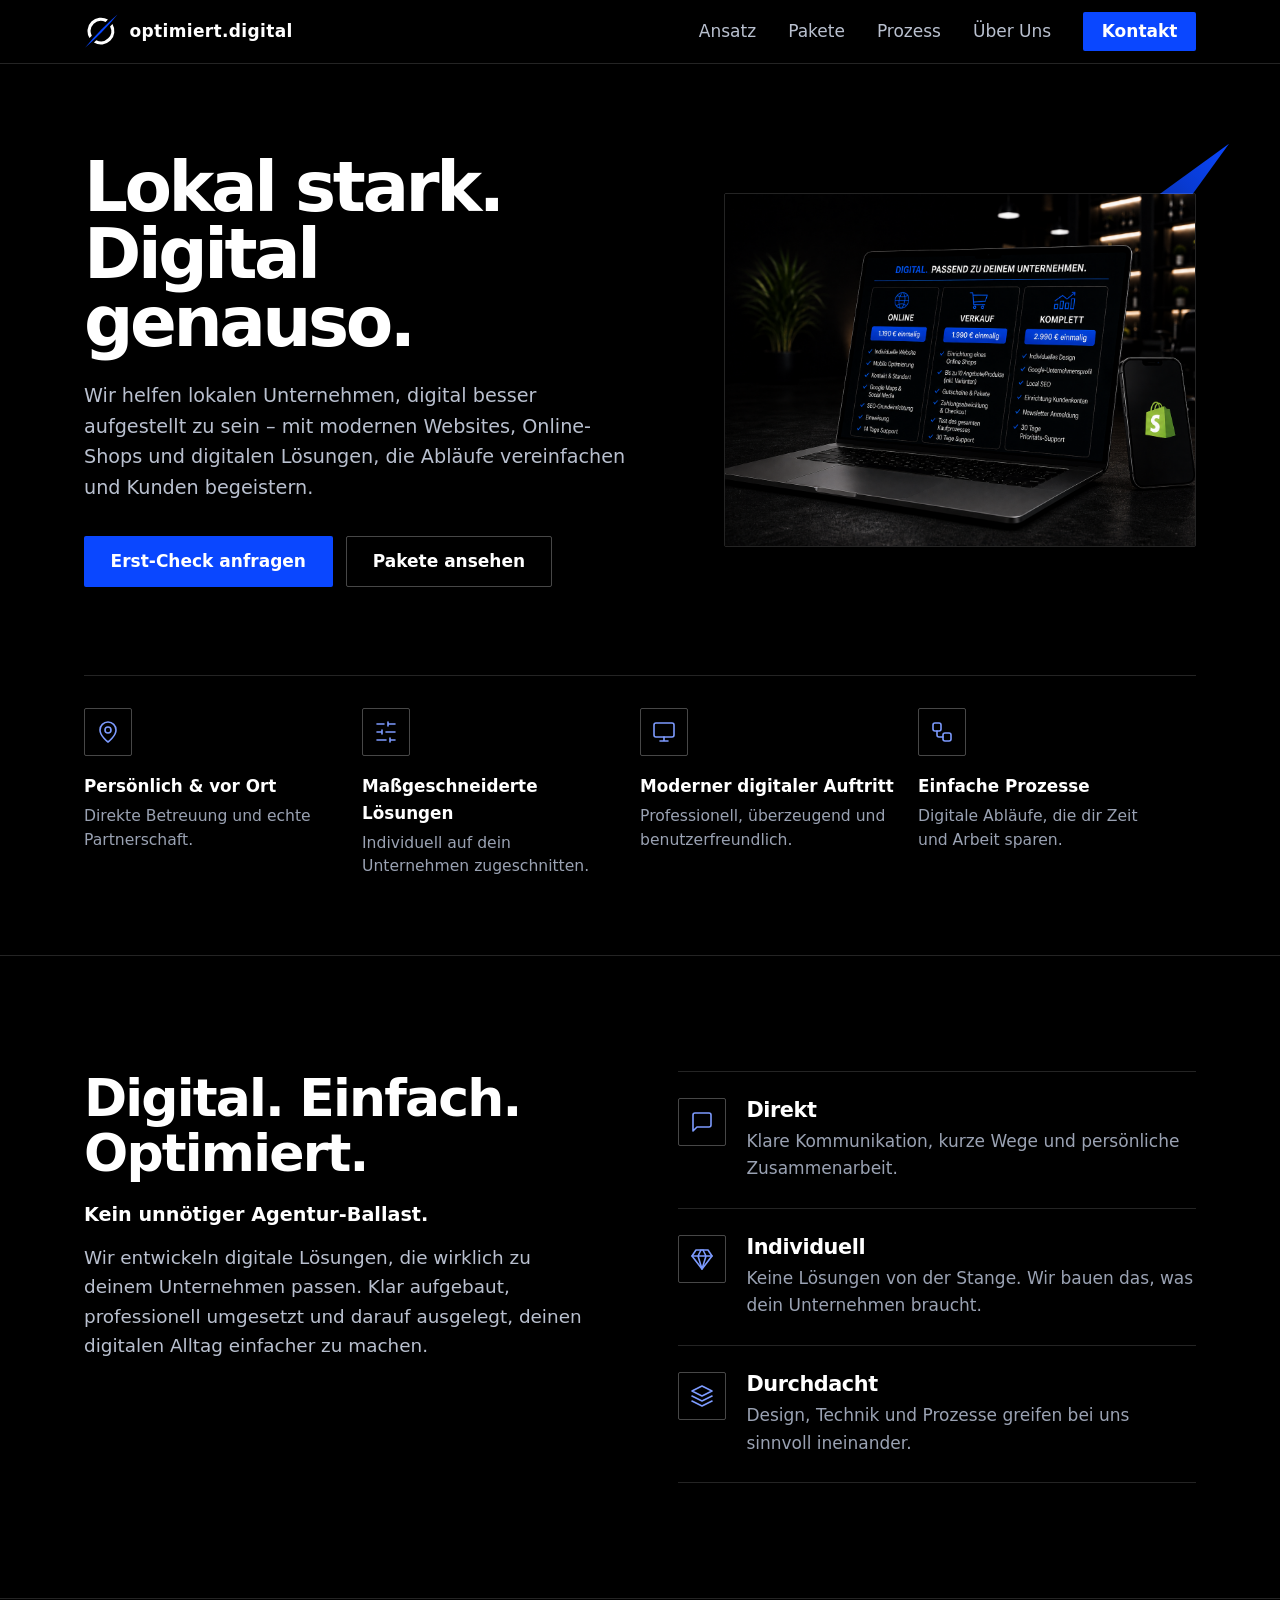
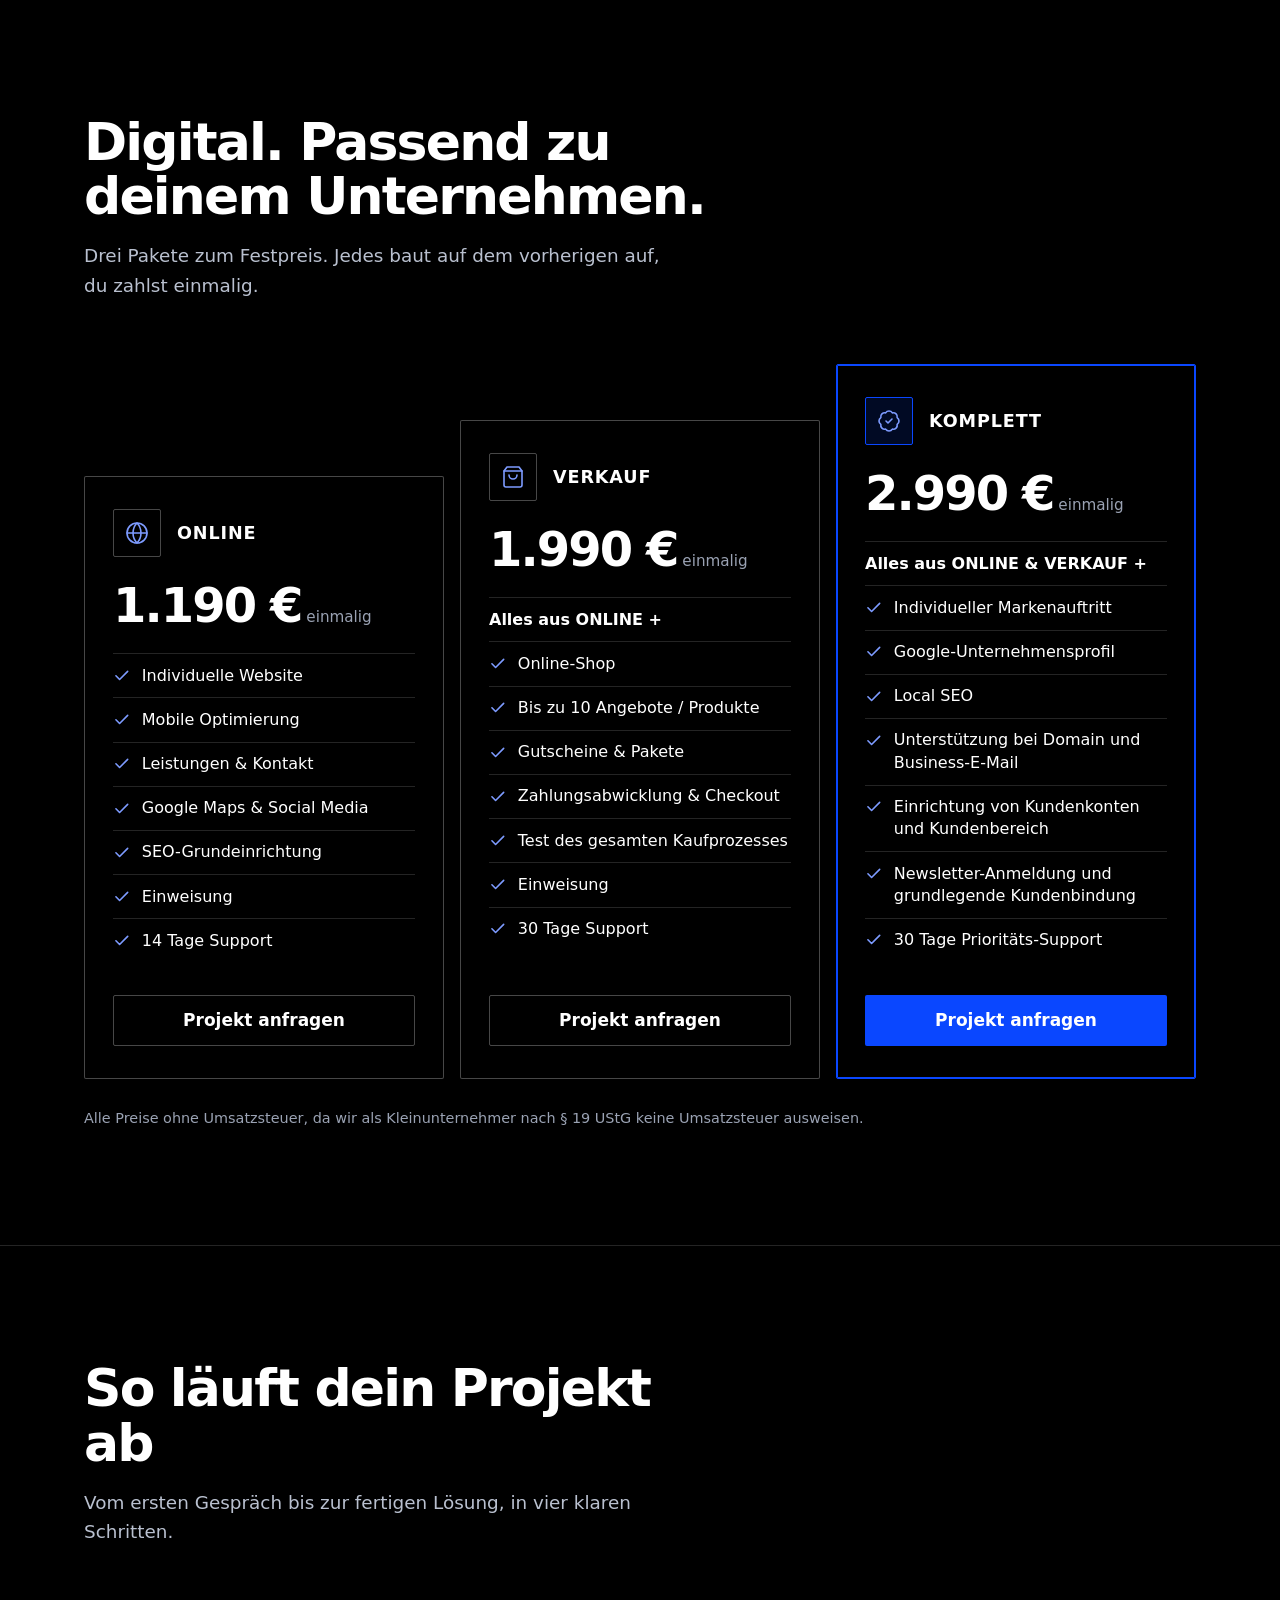
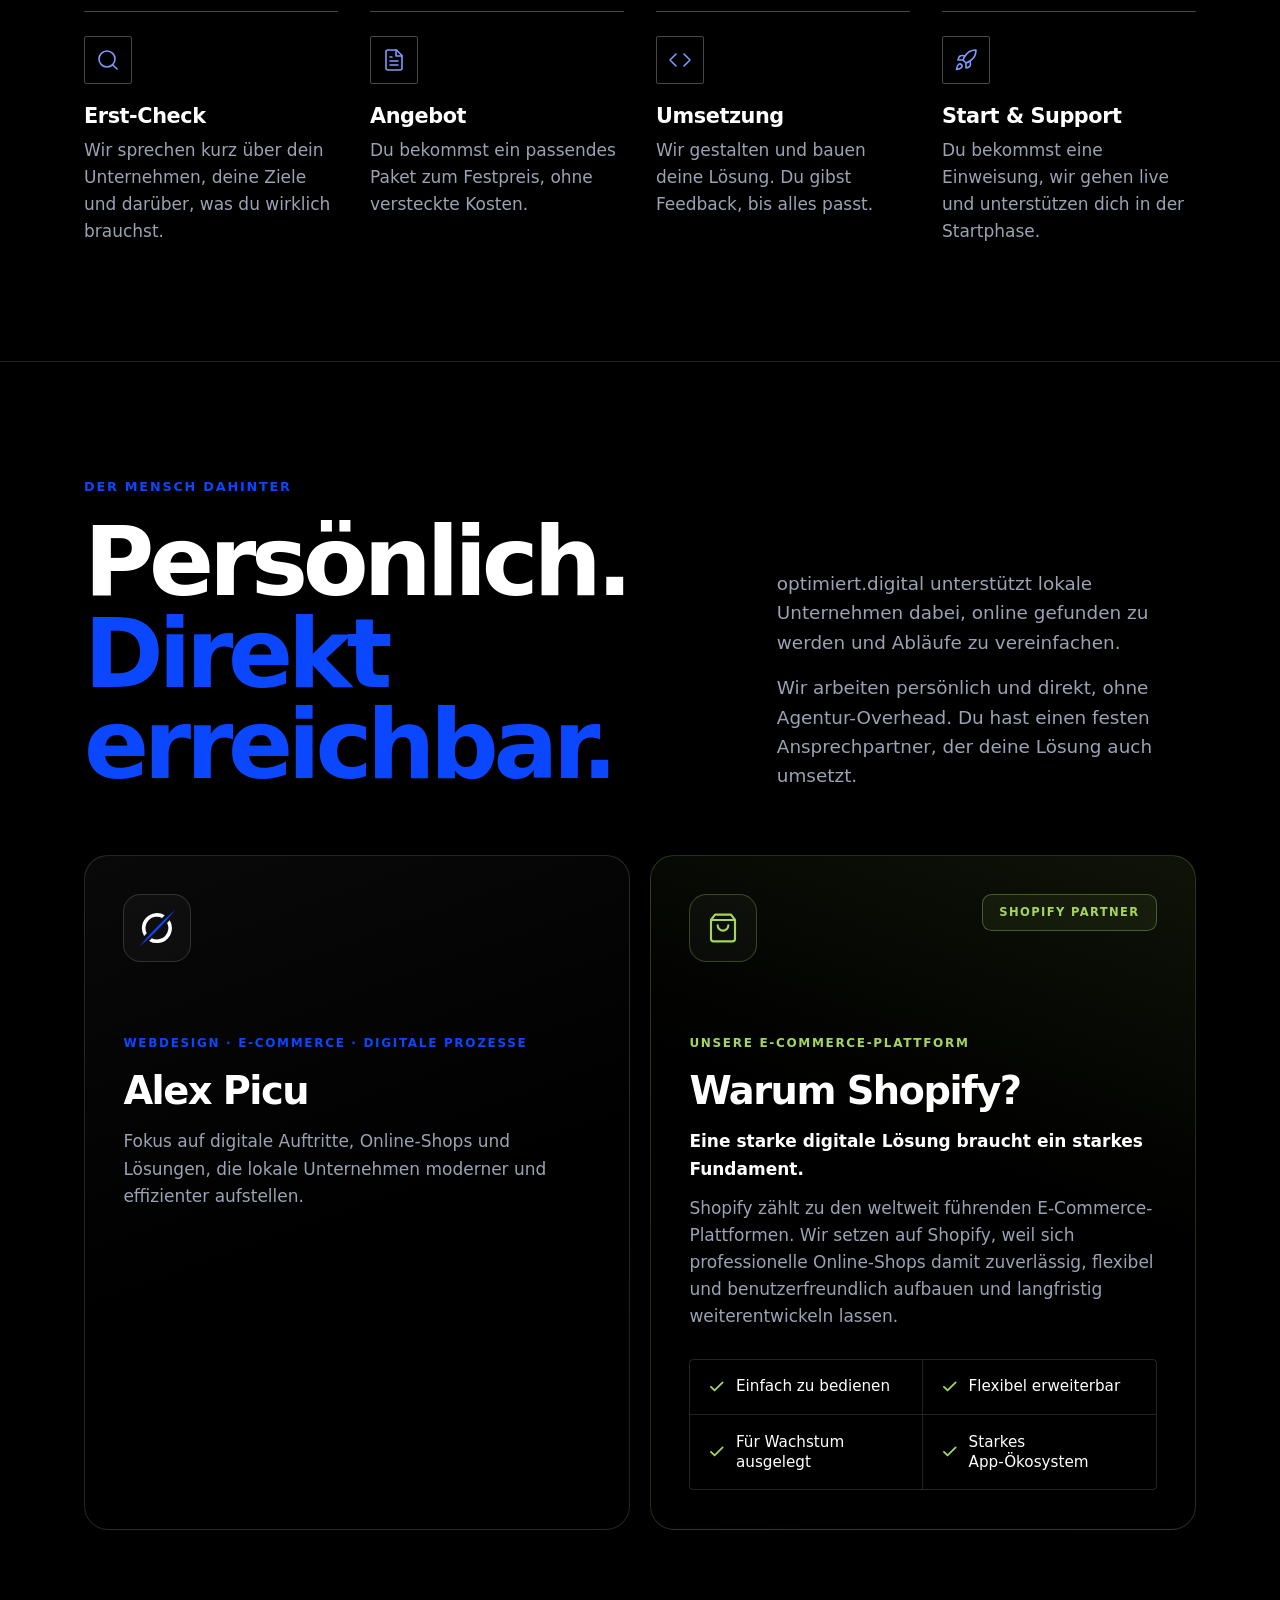
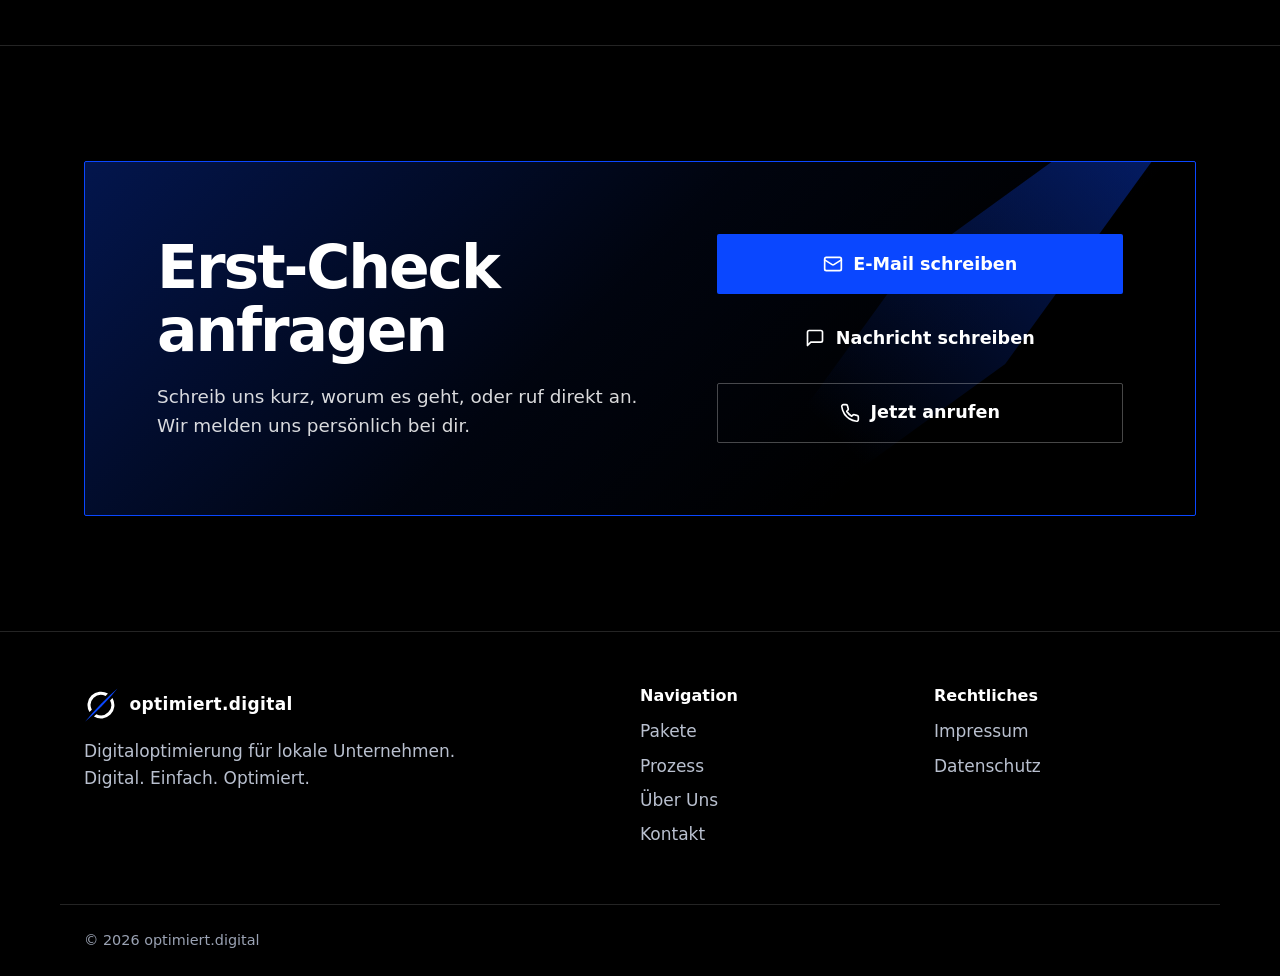
==== commit ee54d15d: "Update index.html" ====
--- a/index.html
+++ b/index.html
@@ -76,7 +76,7 @@
     <div class="wrap bar">
       <a class="brand" href="#top" aria-label="optimiert.digital, zum Seitenanfang">
         <svg class="logo-mark" aria-hidden="true"><use href="#logo-mark"/></svg>
-        <span class="wordmark">OPTIMIERT<span>.DIGITAL</span></span>
+        <span class="wordmark"><b>optimiert</b>.digital</span>
       </a>
 
       <nav id="nav" class="nav" aria-label="Hauptnavigation">
@@ -202,7 +202,7 @@
               <li><svg class="icon" aria-hidden="true"><use href="#i-check"/></svg>Einweisung</li>
               <li><svg class="icon" aria-hidden="true"><use href="#i-check"/></svg>14 Tage Support</li>
             </ul>
-            <a class="btn btn-outline" href="mailto:alex@optimiert.digital?subject=Anfrage%20ONLINE-Paket">Projekt anfragen</a>
+            <a class="btn btn-outline" href="https://wa.me/491775984619?text=Hallo%20Alex%2C%20ich%20interessiere%20mich%20f%C3%BCr%20das%20ONLINE-Paket." target="_blank" rel="noopener">Projekt anfragen</a>
           </article>
 
           <article class="tier">
@@ -221,7 +221,7 @@
               <li><svg class="icon" aria-hidden="true"><use href="#i-check"/></svg>Einweisung</li>
               <li><svg class="icon" aria-hidden="true"><use href="#i-check"/></svg>30 Tage Support</li>
             </ul>
-            <a class="btn btn-outline" href="mailto:alex@optimiert.digital?subject=Anfrage%20VERKAUF-Paket">Projekt anfragen</a>
+            <a class="btn btn-outline" href="https://wa.me/491775984619?text=Hallo%20Alex%2C%20ich%20interessiere%20mich%20f%C3%BCr%20das%20VERKAUF-Paket." target="_blank" rel="noopener">Projekt anfragen</a>
           </article>
 
           <article class="tier tier-top">
@@ -240,7 +240,7 @@
               <li><svg class="icon" aria-hidden="true"><use href="#i-check"/></svg>Newsletter-Anmeldung und grundlegende Kundenbindung</li>
               <li><svg class="icon" aria-hidden="true"><use href="#i-check"/></svg>30 Tage Prioritäts-Support</li>
             </ul>
-            <a class="btn btn-primary" href="mailto:alex@optimiert.digital?subject=Anfrage%20KOMPLETT-Paket">Projekt anfragen</a>
+            <a class="btn btn-primary" href="https://wa.me/491775984619?text=Hallo%20Alex%2C%20ich%20interessiere%20mich%20f%C3%BCr%20das%20KOMPLETT-Paket." target="_blank" rel="noopener">Projekt anfragen</a>
           </article>
         </div>
 
@@ -345,6 +345,9 @@
             <a class="btn btn-primary btn-xl" href="mailto:alex@optimiert.digital?subject=Erst-Check%20anfragen&amp;body=Hallo%20Alex%2C%0A%0Aich%20interessiere%20mich%20f%C3%BCr%20einen%20Erst-Check.%0A%0AUnternehmen%3A%20%0AWebsite%3A%20%0AWorum%20geht%27s%3A%20%0A%0AViele%20Gr%C3%BC%C3%9Fe">
               <svg class="icon" aria-hidden="true"><use href="#i-mail"/></svg>E-Mail schreiben
             </a>
+            <a class="btn btn-wa btn-xl" href="https://wa.me/491775984619?text=Hallo%20Alex%2C%20ich%20m%C3%B6chte%20einen%20Erst-Check%20anfragen." target="_blank" rel="noopener">
+              <svg class="icon" aria-hidden="true"><use href="#i-message"/></svg>Nachricht schreiben
+            </a>
             <a class="btn btn-outline btn-xl" href="tel:+491775984619">
               <svg class="icon" aria-hidden="true"><use href="#i-phone"/></svg>Jetzt anrufen
             </a>
@@ -359,7 +362,7 @@
       <div>
         <a class="brand brand-footer" href="#top" aria-label="optimiert.digital, zum Seitenanfang">
           <svg class="logo-mark" aria-hidden="true"><use href="#logo-mark"/></svg>
-          <span class="wordmark">OPTIMIERT<span>.DIGITAL</span></span>
+          <span class="wordmark"><b>optimiert</b>.digital</span>
         </a>
         <p class="muted-light">Digitaloptimierung für lokale Unternehmen.<br>Digital. Einfach. Optimiert.</p>
       </div>
--- a/style.css
+++ b/style.css
@@ -40,7 +40,6 @@
   -webkit-font-smoothing: antialiased;
   overflow-x: hidden;
 }
-body.menu-open { overflow: hidden; }
 
 img, svg { display: block; max-width: 100%; }
 a { color: inherit; }
@@ -176,74 +175,9 @@
   transition: transform .3s var(--ease);
 }
 
-.nav-toggle {
-  display: none;
-  width: 2.75rem;
-  height: 2.75rem;
-  padding: 0;
-  place-items: center;
-  background: transparent;
-  color: var(--white);
-  border: 1px solid var(--line-strong);
-  border-radius: 2px;
-  cursor: pointer;
-  transition: border-color .2s var(--ease), background-color .2s var(--ease);
-}
-.nav-toggle svg {
-  width: 1.5rem;
-  height: 1.5rem;
-  fill: none;
-  stroke: currentColor;
-  stroke-width: 2;
-  stroke-linecap: round;
-}
-.nav-toggle path {
-  transform-box: fill-box;
-  transform-origin: center;
-  transition: transform .3s var(--ease);
-}
-.nav-toggle[aria-expanded="true"] .l1 { transform: translateY(4px) rotate(45deg); }
-.nav-toggle[aria-expanded="true"] .l2 { transform: translateY(-4px) rotate(-45deg); }
-
+/* Mobil gibt es keine Navigation im Header, nur das Logo (Kontakt über die untere Leiste) */
 @media (max-width: 860px) {
-  .nav-toggle { display: inline-grid; }
-
-  .nav {
-    position: fixed;
-    top: var(--header-h);
-    left: 0;
-    right: 0;
-    bottom: 0;
-    z-index: 90;
-    flex-direction: column;
-    align-items: stretch;
-    justify-content: flex-start;
-    gap: 0;
-    padding: 1rem max(1.15rem, env(safe-area-inset-right)) calc(1.5rem + env(safe-area-inset-bottom, 0px)) max(1.15rem, env(safe-area-inset-left));
-    background: var(--black);
-    overflow-y: auto;
-    visibility: hidden;
-    opacity: 0;
-    transform: translateY(-8px);
-    transition: opacity .25s var(--ease), transform .25s var(--ease), visibility 0s linear .25s;
-  }
-  .nav.open {
-    visibility: visible;
-    opacity: 1;
-    transform: none;
-    transition: opacity .25s var(--ease), transform .25s var(--ease), visibility 0s;
-  }
-  .nav a:not(.btn) {
-    padding: 1.1rem 0;
-    font-size: 1.6rem;
-    font-weight: 700;
-    letter-spacing: -.02em;
-    color: var(--white);
-    border-bottom: 1px solid var(--line);
-  }
-  .nav a:not(.btn)::after { display: none; }
-  .nav a:not(.btn):active { color: var(--blue-soft); }
-  .nav .btn { margin-top: auto; padding: 1.05rem 1.5rem; font-size: 1.05rem; }
+  .nav { display: none; }
 }
 
 /* ---------- Hero ---------- */
@@ -474,18 +408,119 @@
 }
 
 /* ---------- Über Uns ---------- */
-.owner { margin-top: 1.5rem; color: var(--white); font-weight: 700; }
-
-.partner {
-  padding: 2rem 1.75rem 0;
-  border: 1px solid var(--line-strong);
-  border-radius: 2px;
+.eyebrow {
+  margin: 0 0 1.25rem;
+  font-size: .8rem;
+  font-weight: 700;
+  letter-spacing: .14em;
+  text-transform: uppercase;
+  color: var(--blue);
+}
+.about-head {
+  display: grid;
+  grid-template-columns: 1.2fr .8fr;
+  gap: clamp(1.5rem, 5vw, 4rem);
+  align-items: end;
+  margin-bottom: clamp(2.25rem, 5vw, 4rem);
+}
+.about-title {
+  font-size: clamp(2.6rem, 8vw, 6rem);
+  line-height: .95;
+  letter-spacing: -.055em;
+}
+.about-title span { color: var(--blue); }
+.about-text .body-lg { color: var(--muted); }
+.about-text .body-lg:last-child { margin-bottom: 0; }
+
+.about-cards {
+  display: grid;
+  grid-template-columns: 1fr 1fr;
+  gap: 1.25rem;
+}
+.card {
+  position: relative;
+  display: flex;
+  flex-direction: column;
+  gap: clamp(2rem, 6vw, 4.5rem);
+  padding: clamp(1.5rem, 3vw, 3rem);
+  border: 1px solid var(--line);
+  border-radius: 1.5rem;
+  background: linear-gradient(160deg, rgba(255, 255, 255, .035), rgba(255, 255, 255, 0) 55%);
   transition: border-color .3s var(--ease), transform .3s var(--ease), box-shadow .3s var(--ease);
 }
-.partner-head { display: flex; align-items: center; gap: 1rem; margin-bottom: 1.5rem; }
-.partner h3 { font-size: 1.5rem; }
-.partner .checks { margin-bottom: 0; }
-.partner .checks li:last-child { padding-bottom: 1.5rem; }
+.card h3 { font-size: clamp(1.8rem, 3.4vw, 2.4rem); letter-spacing: -.04em; margin-bottom: .9rem; }
+.card-body p:last-child { margin-bottom: 0; }
+.card .card-body > p:not(.eyebrow):not(.card-strong) { color: var(--muted); }
+.card .eyebrow { margin-bottom: .9rem; font-size: .75rem; }
+.card-strong { font-weight: 700; margin-bottom: .75rem; }
+
+.ico-box {
+  display: grid;
+  place-items: center;
+  width: 4.25rem;
+  height: 4.25rem;
+  flex: none;
+  border: 1px solid var(--line);
+  border-radius: 1.1rem;
+  background: rgba(255, 255, 255, .03);
+}
+.ico-box .logo-mark { width: 2.4rem; height: 2.4rem; }
+.ico-box img { width: 2.25rem; height: 2.25rem; object-fit: contain; }
+.ico-box img ~ .icon-fallback { display: none; }
+.ico-box .icon-fallback { width: 2rem; height: 2rem; }
+
+/* Shopify-Karte mit grünem Akzent wie im Entwurf */
+.card-shopify {
+  --shop: #a4d65e;
+  border-color: rgba(164, 214, 94, .22);
+  background: linear-gradient(200deg, rgba(164, 214, 94, .09), rgba(164, 214, 94, 0) 45%);
+}
+.card-shopify .eyebrow { color: var(--shop); }
+.card-shopify .ico-box { border-color: rgba(164, 214, 94, .28); color: var(--shop); }
+.badge {
+  position: absolute;
+  top: clamp(1.5rem, 3vw, 3rem);
+  right: clamp(1.5rem, 3vw, 3rem);
+  padding: .5rem 1rem;
+  border: 1px solid rgba(164, 214, 94, .35);
+  border-radius: .6rem;
+  background: rgba(164, 214, 94, .07);
+  color: var(--shop);
+  font-size: .72rem;
+  font-weight: 700;
+  letter-spacing: .12em;
+  text-transform: uppercase;
+}
+.grid-checks {
+  display: grid;
+  grid-template-columns: 1fr 1fr;
+  margin-top: 1.75rem;
+  border: 1px solid var(--line);
+  border-radius: .25rem;
+}
+.grid-checks li {
+  display: flex;
+  align-items: center;
+  gap: .65rem;
+  padding: 1.05rem 1.1rem;
+  font-size: .95rem;
+  line-height: 1.35;
+  border-bottom: 1px solid var(--line);
+}
+.grid-checks li:nth-child(odd) { border-right: 1px solid var(--line); }
+.grid-checks li:nth-last-child(-n + 2) { border-bottom: 0; }
+.grid-checks .icon { width: 1.1rem; height: 1.1rem; color: var(--shop); stroke-width: 2.4; }
+
+@media (max-width: 900px) {
+  .about-head { grid-template-columns: 1fr; align-items: start; }
+  .about-cards { grid-template-columns: 1fr; }
+  .card { gap: 2.25rem; }
+}
+@media (max-width: 480px) {
+  .grid-checks { grid-template-columns: 1fr; }
+  .grid-checks li:nth-child(odd) { border-right: 0; }
+  .grid-checks li:nth-last-child(2) { border-bottom: 1px solid var(--line); }
+}
 
 /* ---------- Kontakt: CTA ---------- */
 .cta {
@@ -516,7 +551,6 @@
 .cta .body-lg { color: var(--white); opacity: .85; margin-bottom: 0; }
 
 .cta-actions { display: grid; gap: .9rem; }
-.cta-meta { margin: .5rem 0 0; color: var(--muted-light); text-align: center; line-height: 1.7; overflow-wrap: anywhere; }
 
 @media (max-width: 860px) {
   .cta { grid-template-columns: 1fr; }
@@ -607,7 +641,6 @@
 
 .nav a:not(.btn):is(:hover, :focus-visible) { color: var(--white); }
 .nav a:not(.btn):is(:hover, :focus-visible)::after { transform: scaleX(1); }
-.nav-toggle:is(:hover, :active) { border-color: var(--blue-soft); background: rgba(10, 71, 255, .18); }
 
 .hero-media:hover img { transform: scale(1.04); }
 
@@ -629,12 +662,15 @@
 .tier:is(:hover, :active, .is-active) .ico { border-color: var(--blue); background: rgba(10, 71, 255, .14); }
 .tier-top:is(:hover, :active, .is-active) { box-shadow: 0 0 0 1px var(--blue) inset, 0 24px 60px -24px rgba(10, 71, 255, .9); }
 
-.partner:is(:hover, :active, .is-active) {
+.card:is(:hover, :active, .is-active) {
   border-color: var(--blue);
   transform: translateY(-4px);
   box-shadow: 0 24px 60px -24px rgba(10, 71, 255, .7);
 }
-.partner:is(:hover, :active, .is-active) .ico { color: var(--white); border-color: var(--blue); background: var(--blue); }
+.card-shopify:is(:hover, :active, .is-active) {
+  border-color: var(--shop);
+  box-shadow: 0 24px 60px -24px rgba(164, 214, 94, .45);
+}
 
 .cta:is(:hover, .is-active) { box-shadow: 0 30px 80px -30px rgba(10, 71, 255, .8); }
 
@@ -643,5 +679,5 @@
 
 @media (prefers-reduced-motion: reduce) {
   *, *::before, *::after { transition: none !important; animation: none !important; }
-  .hero-media:hover img, .tier, .partner, .btn { transform: none !important; }
-}
+  .hero-media:hover img, .tier, .card, .btn { transform: none !important; }
+}
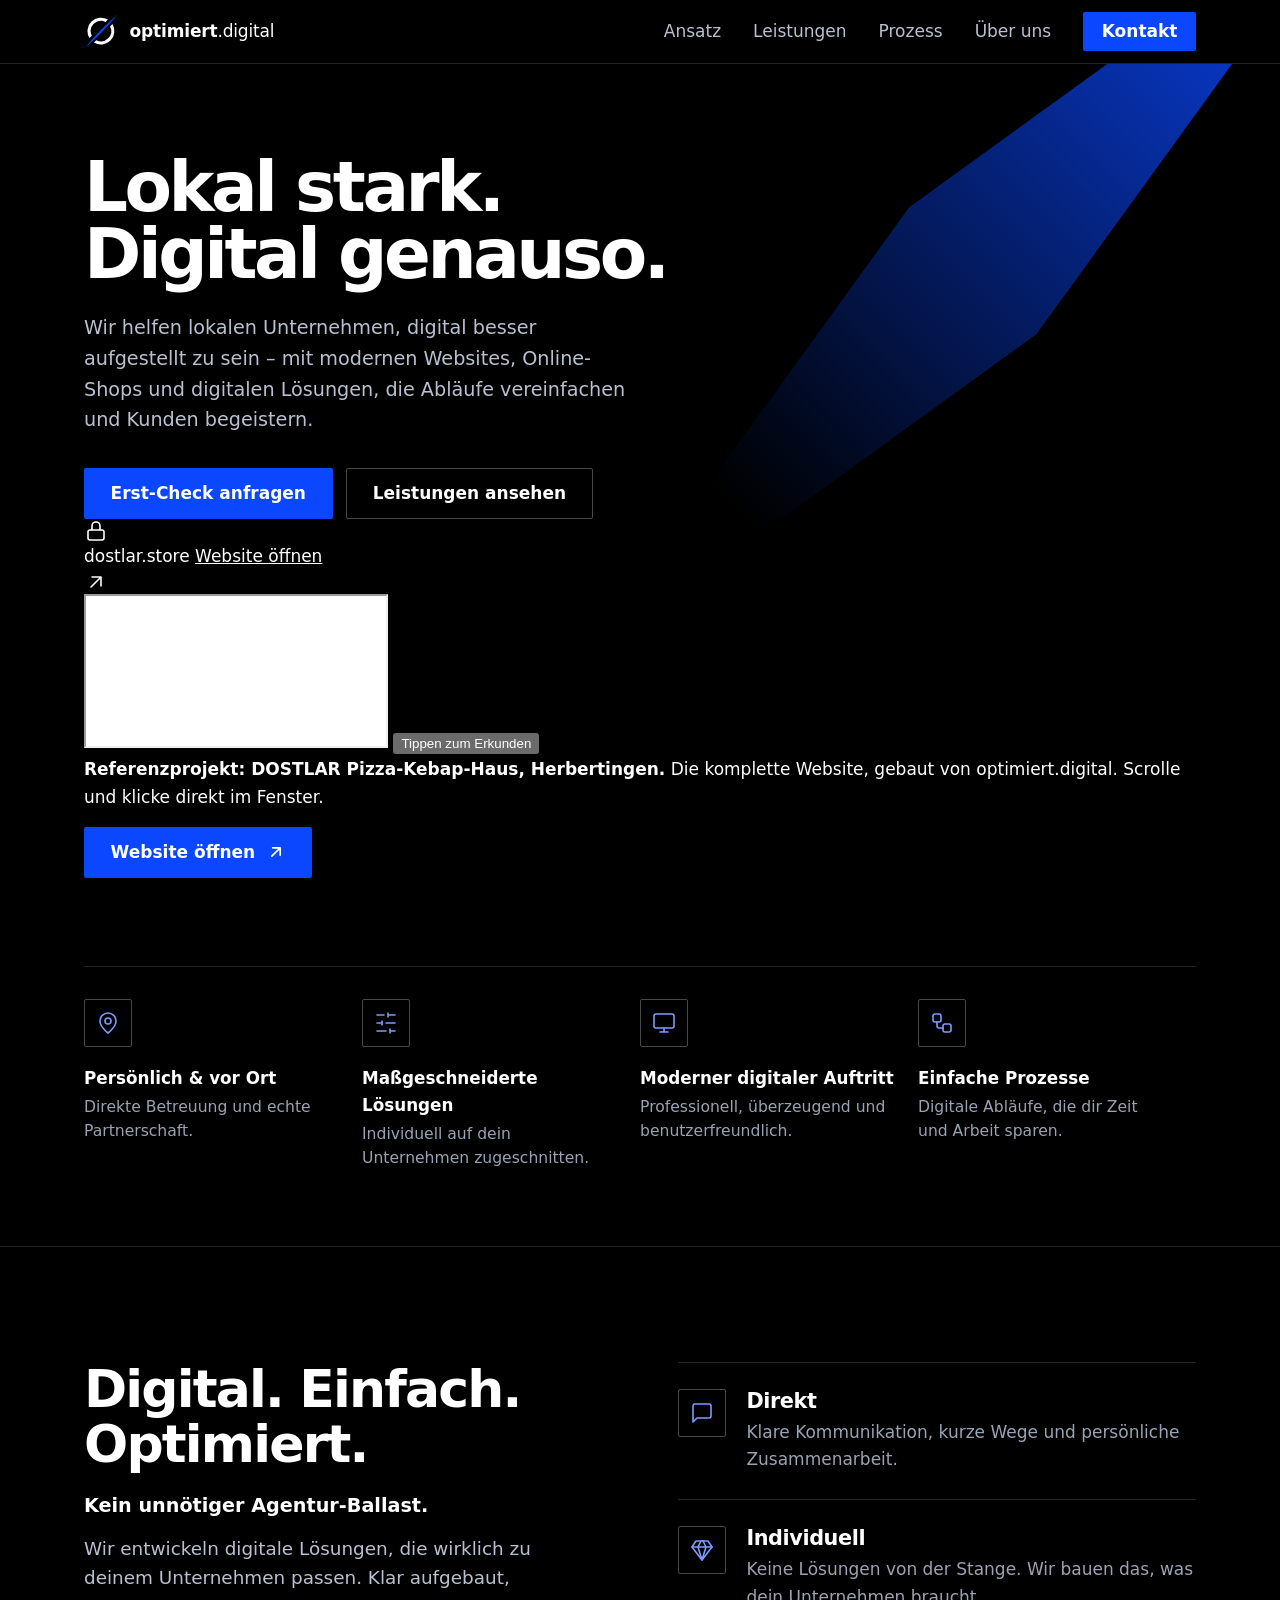
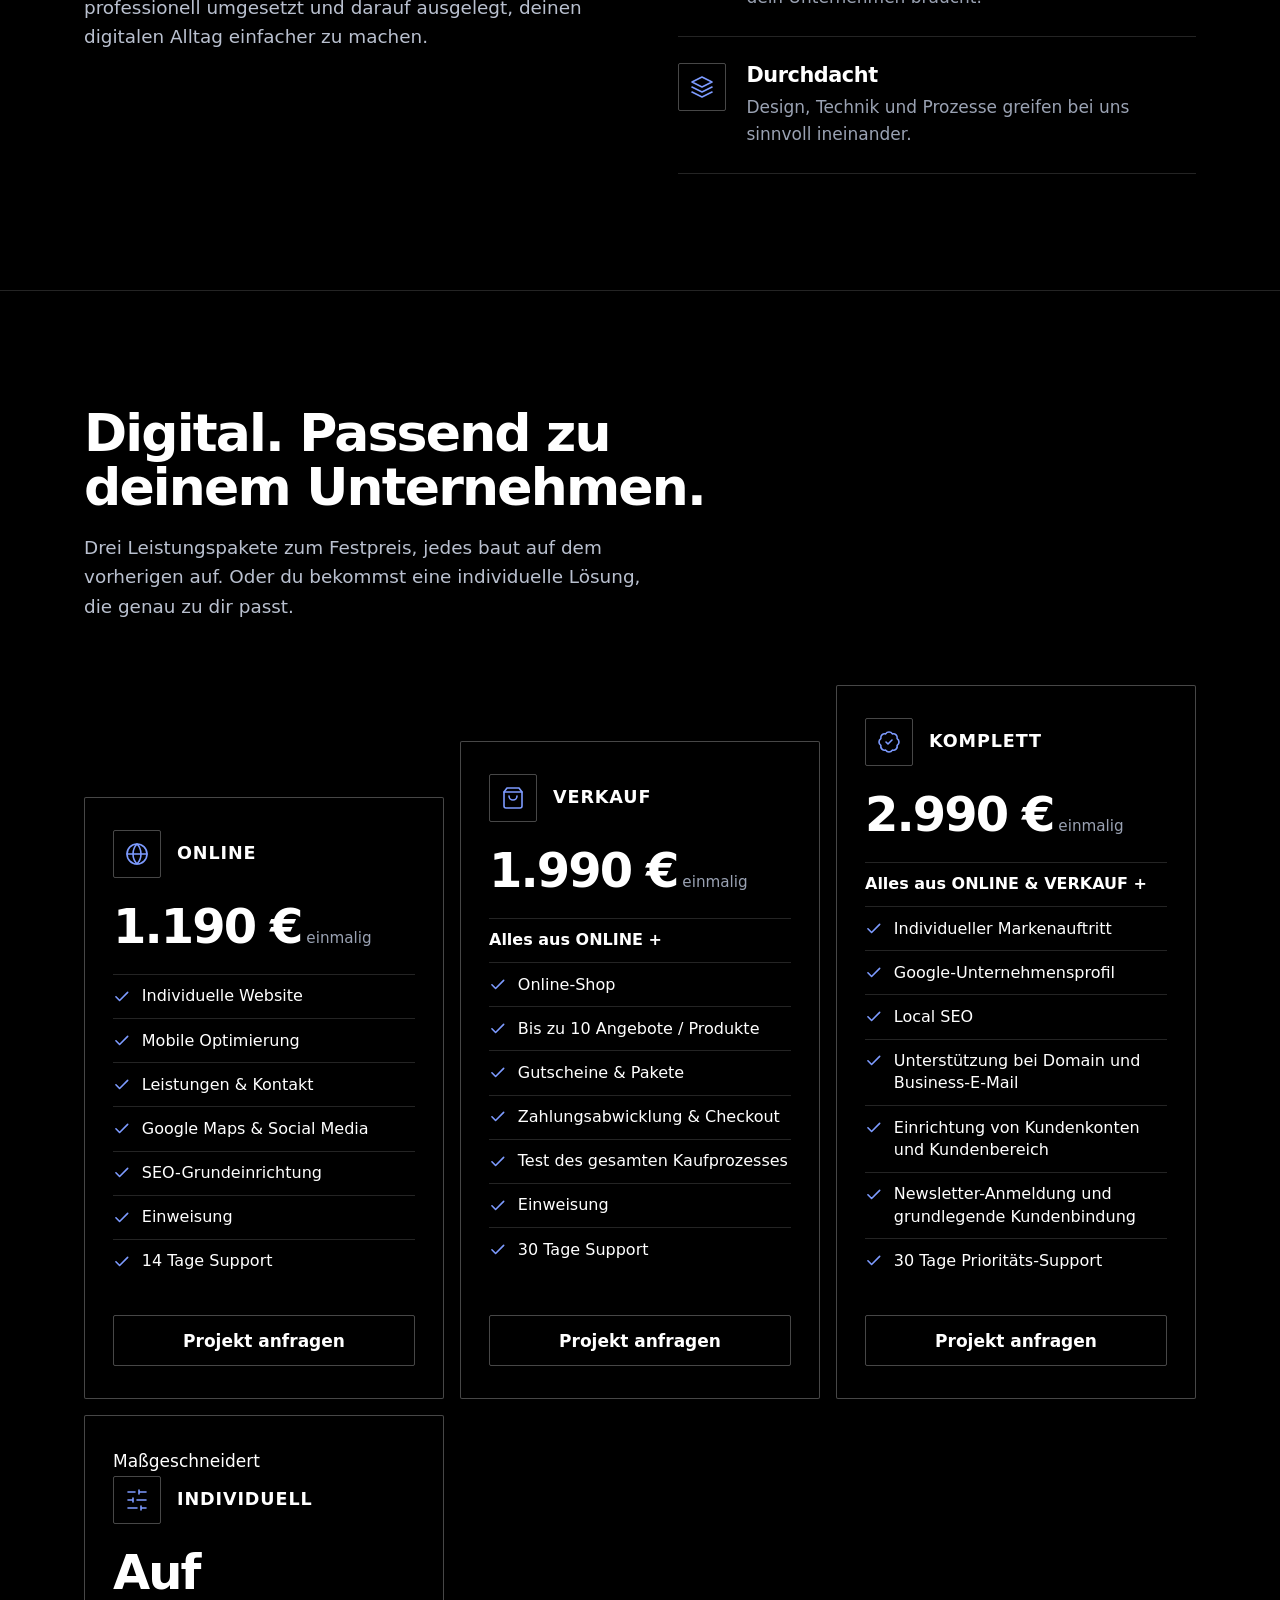
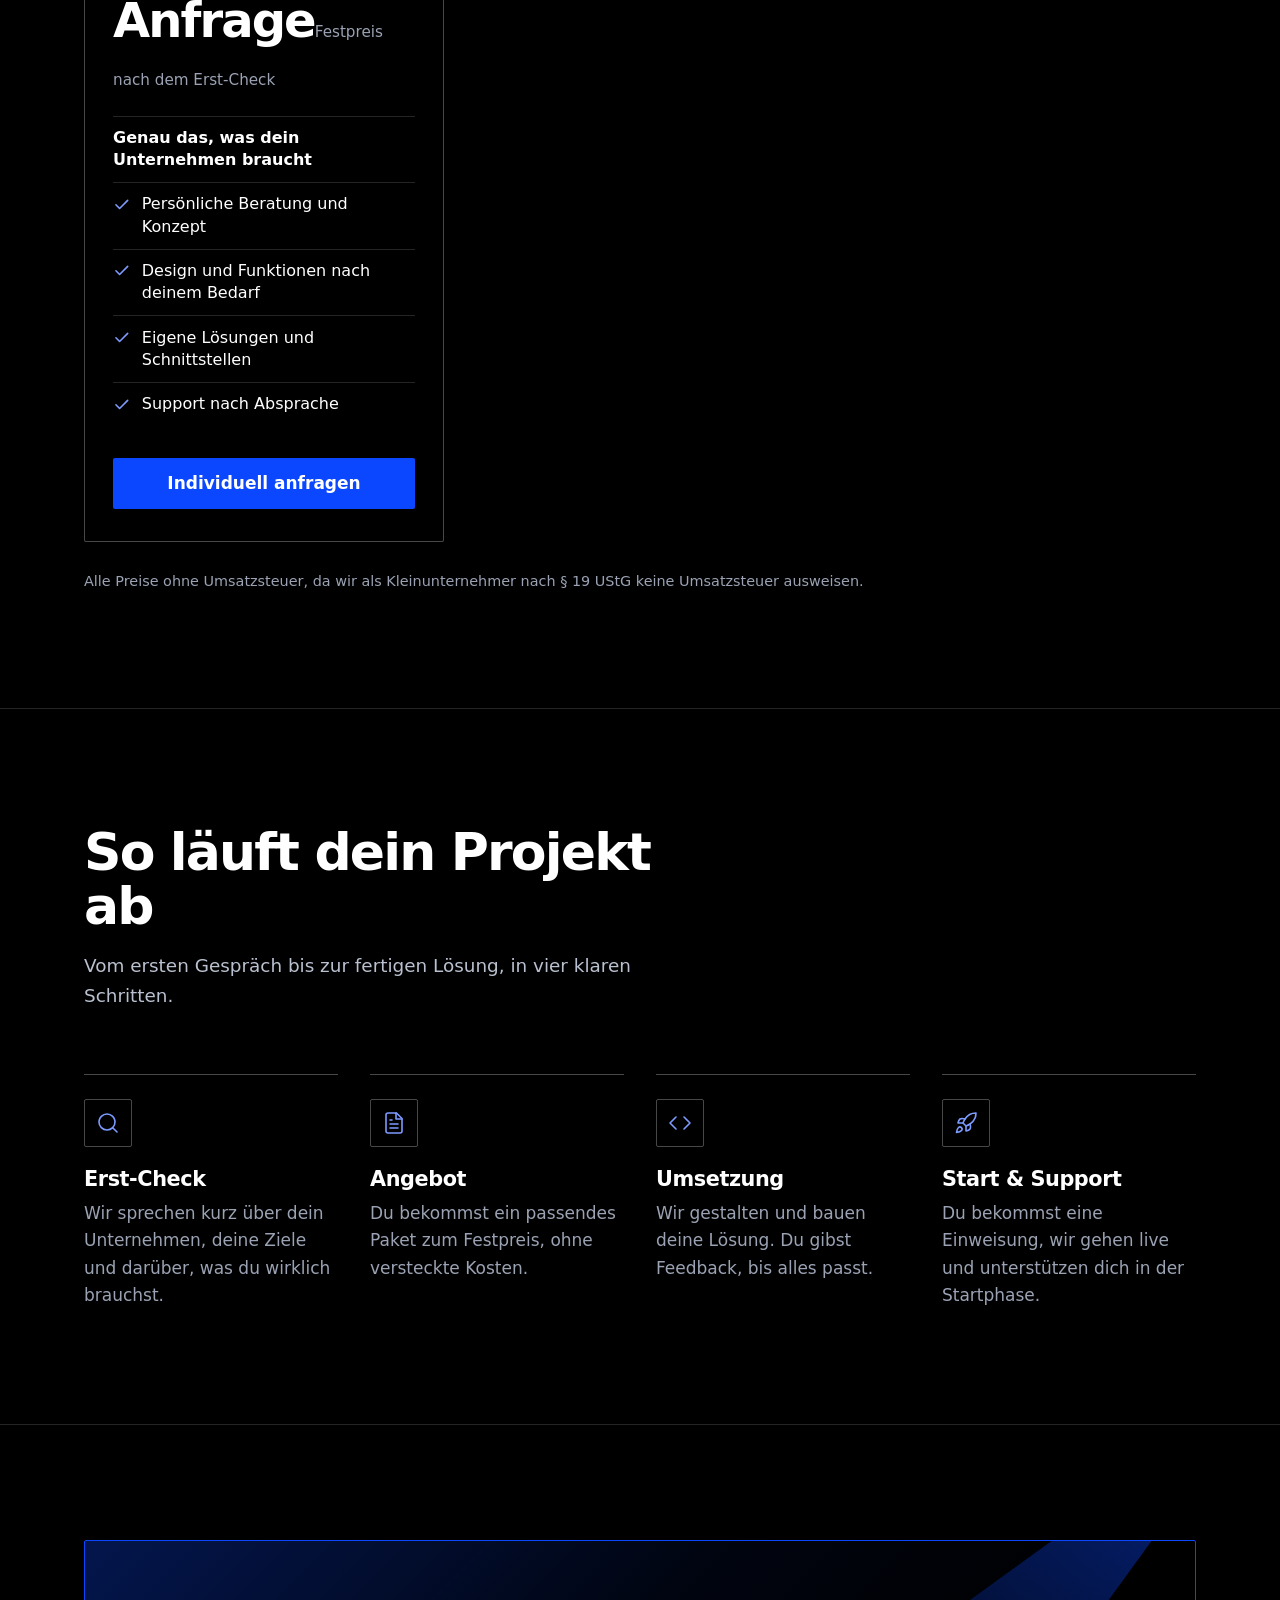
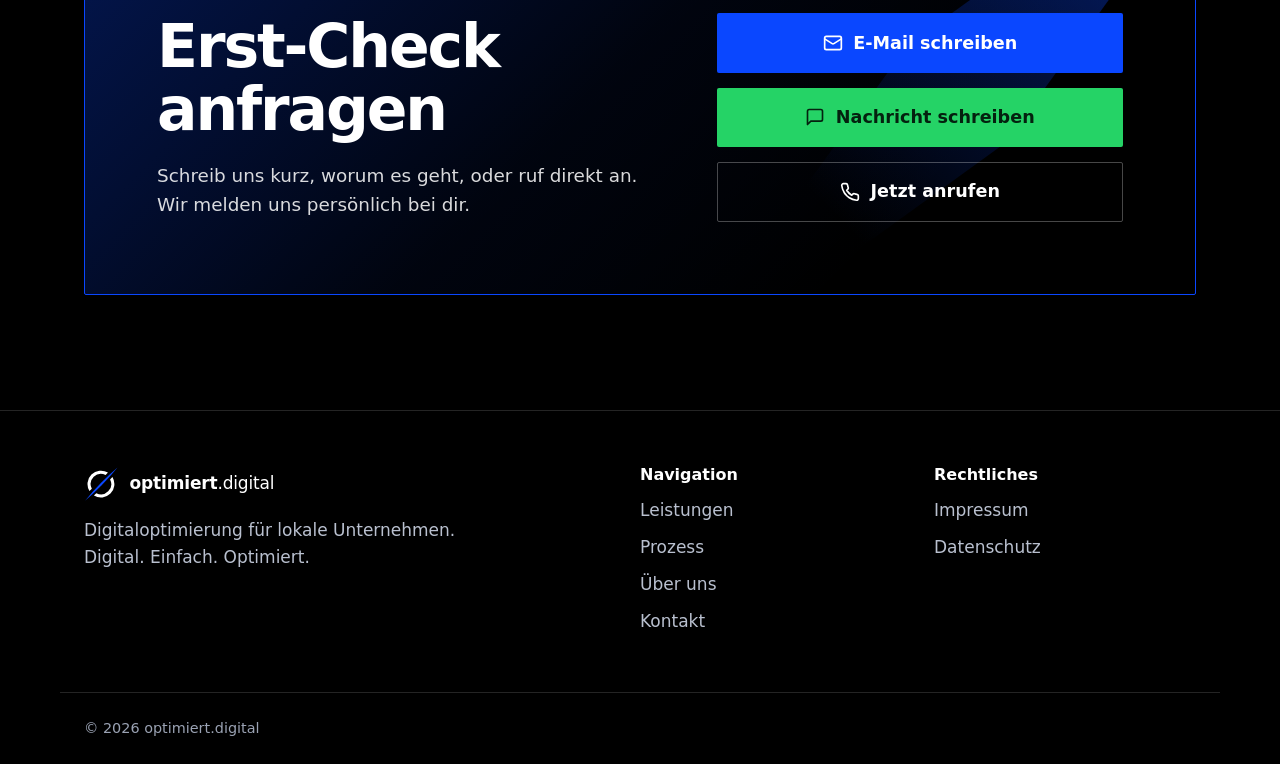
==== commit a1ab5248: "Add files via upload" ====
--- a/index.html
+++ b/index.html
@@ -15,8 +15,7 @@
   <meta property="og:title" content="optimiert.digital – Lokal stark. Digital genauso.">
   <meta property="og:description" content="Moderne Websites, Online-Shops und digitale Lösungen für lokale Unternehmen.">
   <meta property="og:url" content="https://optimiert.digital/">
-  <meta property="og:image" content="https://optimiert.digital/assets/hero.png">
-  <meta name="twitter:card" content="summary_large_image">
+  <meta name="twitter:card" content="summary">
 
   <link rel="stylesheet" href="style.css">
 
@@ -68,6 +67,8 @@
     <symbol id="i-check" viewBox="0 0 24 24"><path d="M20 6 9 17l-5-5"/></symbol>
     <symbol id="i-mail" viewBox="0 0 24 24"><rect x="2" y="4" width="20" height="16" rx="2"/><path d="m22 7-8.97 5.7a1.94 1.94 0 0 1-2.06 0L2 7"/></symbol>
     <symbol id="i-phone" viewBox="0 0 24 24"><path d="M22 16.92v3a2 2 0 0 1-2.18 2 19.79 19.79 0 0 1-8.63-3.07 19.5 19.5 0 0 1-6-6 19.79 19.79 0 0 1-3.07-8.67A2 2 0 0 1 4.11 2h3a2 2 0 0 1 2 1.72c.127.96.361 1.903.7 2.81a2 2 0 0 1-.45 2.11L8.09 9.91a16 16 0 0 0 6 6l1.27-1.27a2 2 0 0 1 2.11-.45c.907.339 1.85.573 2.81.7A2 2 0 0 1 22 16.92z"/></symbol>
+    <symbol id="i-lock" viewBox="0 0 24 24"><rect x="4" y="11" width="16" height="10" rx="2"/><path d="M8 11V7a4 4 0 0 1 8 0v4"/></symbol>
+    <symbol id="i-arrow-ur" viewBox="0 0 24 24"><path d="M7 17 17 7M8 7h9v9"/></symbol>
   </svg>
 
   <a class="skip" href="#inhalt">Direkt zum Inhalt</a>
@@ -81,9 +82,9 @@
 
       <nav id="nav" class="nav" aria-label="Hauptnavigation">
         <a href="#ansatz">Ansatz</a>
-        <a href="#pakete">Pakete</a>
+        <a href="#leistungen">Leistungen</a>
         <a href="#prozess">Prozess</a>
-        <a href="#ueber-uns">Über Uns</a>
+        <a href="ueber-uns.html">Über uns</a>
         <a class="btn btn-primary btn-small" href="#kontakt">Kontakt</a>
       </nav>
     </div>
@@ -92,20 +93,36 @@
   <main id="inhalt">
     <!-- HERO -->
     <section class="hero" id="top">
-      <div class="wrap hero-grid">
-        <div class="hero-copy">
-          <h1>Lokal stark.<br>Digital genauso.</h1>
+      <div class="wrap hero-head">
+        <h1>Lokal stark.<br>Digital genauso.</h1>
+        <div class="hero-side">
           <p class="lead">Wir helfen lokalen Unternehmen, digital besser aufgestellt zu sein – mit modernen Websites, Online-Shops und digitalen Lösungen, die Abläufe vereinfachen und Kunden begeistern.</p>
           <div class="actions">
             <a class="btn btn-primary" href="#kontakt">Erst-Check anfragen</a>
-            <a class="btn btn-outline" href="#pakete">Pakete ansehen</a>
-          </div>
-        </div>
-        <div class="hero-visual">
+            <a class="btn btn-outline" href="#leistungen">Leistungen ansehen</a>
+          </div>
+        </div>
+      </div>
+
+      <!-- Referenzprojekt: echte Website im Browser-Fenster, scroll- und klickbar -->
+      <div class="wrap">
+        <div class="showcase">
           <span class="blade" aria-hidden="true"></span>
-          <figure class="hero-media">
-            <img src="assets/hero.png" alt="Digitaloptimierung für lokale Unternehmen" fetchpriority="high">
-          </figure>
+          <div class="window">
+            <div class="window-bar">
+              <span class="dots" aria-hidden="true"><i></i><i></i><i></i></span>
+              <span class="url"><svg class="icon" aria-hidden="true"><use href="#i-lock"/></svg>dostlar.store</span>
+              <a class="open" href="https://dostlar.store/" target="_blank" rel="noopener">Website öffnen<svg class="icon" aria-hidden="true"><use href="#i-arrow-ur"/></svg></a>
+            </div>
+            <div class="window-body" id="frame-wrap">
+              <iframe id="frame" src="https://dostlar.store/" title="Referenzprojekt: Website von DOSTLAR Pizza-Kebap-Haus" loading="lazy" referrerpolicy="no-referrer" sandbox="allow-scripts allow-same-origin allow-popups allow-popups-to-escape-sandbox allow-forms allow-top-navigation-by-user-activation"></iframe>
+              <button class="activate" type="button"><span>Tippen zum Erkunden</span></button>
+            </div>
+          </div>
+          <div class="showcase-meta">
+            <p><strong>Referenzprojekt: DOSTLAR Pizza-Kebap-Haus, Herbertingen.</strong> Die komplette Website, gebaut von optimiert.digital. Scrolle und klicke direkt im Fenster.</p>
+            <a class="btn btn-primary" href="https://dostlar.store/" target="_blank" rel="noopener">Website öffnen<svg class="icon" aria-hidden="true"><use href="#i-arrow-ur"/></svg></a>
+          </div>
         </div>
       </div>
 
@@ -178,12 +195,12 @@
       </div>
     </section>
 
-    <!-- PAKETE -->
-    <section class="section" id="pakete">
+    <!-- LEISTUNGEN -->
+    <section class="section" id="leistungen">
       <div class="wrap">
         <div class="section-head">
           <h2>Digital. Passend zu deinem Unternehmen.</h2>
-          <p class="body-lg">Drei Pakete zum Festpreis. Jedes baut auf dem vorherigen auf, du zahlst einmalig.</p>
+          <p class="body-lg">Drei Leistungspakete zum Festpreis, jedes baut auf dem vorherigen auf. Oder du bekommst eine individuelle Lösung, die genau zu dir passt.</p>
         </div>
 
         <div class="steps">
@@ -224,7 +241,7 @@
             <a class="btn btn-outline" href="https://wa.me/491775984619?text=Hallo%20Alex%2C%20ich%20interessiere%20mich%20f%C3%BCr%20das%20VERKAUF-Paket." target="_blank" rel="noopener">Projekt anfragen</a>
           </article>
 
-          <article class="tier tier-top">
+          <article class="tier">
             <div class="tier-head">
               <span class="ico"><svg class="icon" aria-hidden="true"><use href="#i-badge"/></svg></span>
               <h3>KOMPLETT</h3>
@@ -240,7 +257,24 @@
               <li><svg class="icon" aria-hidden="true"><use href="#i-check"/></svg>Newsletter-Anmeldung und grundlegende Kundenbindung</li>
               <li><svg class="icon" aria-hidden="true"><use href="#i-check"/></svg>30 Tage Prioritäts-Support</li>
             </ul>
-            <a class="btn btn-primary" href="https://wa.me/491775984619?text=Hallo%20Alex%2C%20ich%20interessiere%20mich%20f%C3%BCr%20das%20KOMPLETT-Paket." target="_blank" rel="noopener">Projekt anfragen</a>
+            <a class="btn btn-outline" href="https://wa.me/491775984619?text=Hallo%20Alex%2C%20ich%20interessiere%20mich%20f%C3%BCr%20das%20KOMPLETT-Paket." target="_blank" rel="noopener">Projekt anfragen</a>
+          </article>
+
+          <article class="tier tier-custom">
+            <span class="tier-flag">Maßgeschneidert</span>
+            <div class="tier-head">
+              <span class="ico"><svg class="icon" aria-hidden="true"><use href="#i-sliders"/></svg></span>
+              <h3>INDIVIDUELL</h3>
+            </div>
+            <p class="price">Auf Anfrage<span>Festpreis nach dem Erst-Check</span></p>
+            <ul class="checks">
+              <li class="includes">Genau das, was dein Unternehmen braucht</li>
+              <li><svg class="icon" aria-hidden="true"><use href="#i-check"/></svg>Persönliche Beratung und Konzept</li>
+              <li><svg class="icon" aria-hidden="true"><use href="#i-check"/></svg>Design und Funktionen nach deinem Bedarf</li>
+              <li><svg class="icon" aria-hidden="true"><use href="#i-check"/></svg>Eigene Lösungen und Schnittstellen</li>
+              <li><svg class="icon" aria-hidden="true"><use href="#i-check"/></svg>Support nach Absprache</li>
+            </ul>
+            <a class="btn btn-primary" href="https://wa.me/491775984619?text=Hallo%20Alex%2C%20ich%20interessiere%20mich%20f%C3%BCr%20eine%20individuelle%20L%C3%B6sung." target="_blank" rel="noopener">Individuell anfragen</a>
           </article>
         </div>
 
@@ -278,57 +312,6 @@
             <p>Du bekommst eine Einweisung, wir gehen live und unterstützen dich in der Startphase.</p>
           </li>
         </ol>
-      </div>
-    </section>
-
-    <!-- ÜBER UNS -->
-    <section class="section" id="ueber-uns">
-      <div class="wrap">
-        <div class="about-head">
-          <div>
-            <p class="eyebrow">Der Mensch dahinter</p>
-            <h2 class="about-title">Persönlich.<br><span>Direkt erreichbar.</span></h2>
-          </div>
-          <!-- TODO: Text durch deine eigene Geschichte ersetzen -->
-          <div class="about-text">
-            <p class="body-lg">optimiert.digital unterstützt lokale Unternehmen dabei, online gefunden zu werden und Abläufe zu vereinfachen.</p>
-            <p class="body-lg">Wir arbeiten persönlich und direkt, ohne Agentur-Overhead. Du hast einen festen Ansprechpartner, der deine Lösung auch umsetzt.</p>
-          </div>
-        </div>
-
-        <div class="about-cards">
-          <article class="card card-person">
-            <span class="ico-box"><svg class="logo-mark" aria-hidden="true"><use href="#logo-mark"/></svg></span>
-            <div class="card-body">
-              <p class="eyebrow">Webdesign · E-Commerce · Digitale Prozesse</p>
-              <h3>Alex Picu</h3>
-              <p>Fokus auf digitale Auftritte, Online-Shops und Lösungen, die lokale Unternehmen moderner und effizienter aufstellen.</p>
-            </div>
-          </article>
-
-          <!-- Shopify-Logo: Das offizielle Logo darf nur im Original verwendet werden.
-               Speichere es als assets/shopify.svg (Shopify-Partner-Dashboard bzw. Shopify-Brand-Assets).
-               Sobald die Datei vorhanden ist, erscheint sie automatisch, bis dahin zeigt die Seite ein neutrales Taschen-Icon. -->
-          <article class="card card-shopify">
-            <span class="ico-box ico-box-shopify">
-              <img src="assets/shopify.svg" alt="" width="36" height="36" onerror="this.remove()">
-              <svg class="icon icon-fallback" aria-hidden="true"><use href="#i-bag"/></svg>
-            </span>
-            <span class="badge">Shopify Partner</span>
-            <div class="card-body">
-              <p class="eyebrow">Unsere E-Commerce-Plattform</p>
-              <h3>Warum Shopify?</h3>
-              <p class="card-strong">Eine starke digitale Lösung braucht ein starkes Fundament.</p>
-              <p>Shopify zählt zu den weltweit führenden E-Commerce-Plattformen. Wir setzen auf Shopify, weil sich professionelle Online-Shops damit zuverlässig, flexibel und benutzerfreundlich aufbauen und langfristig weiterentwickeln lassen.</p>
-              <ul class="grid-checks">
-                <li><svg class="icon" aria-hidden="true"><use href="#i-check"/></svg>Einfach zu bedienen</li>
-                <li><svg class="icon" aria-hidden="true"><use href="#i-check"/></svg>Flexibel erweiterbar</li>
-                <li><svg class="icon" aria-hidden="true"><use href="#i-check"/></svg>Für Wachstum ausgelegt</li>
-                <li><svg class="icon" aria-hidden="true"><use href="#i-check"/></svg>Starkes App-Ökosystem</li>
-              </ul>
-            </div>
-          </article>
-        </div>
       </div>
     </section>
 
@@ -369,9 +352,9 @@
       <nav aria-label="Seitennavigation">
         <h2 class="footer-title">Navigation</h2>
         <ul>
-          <li><a href="#pakete">Pakete</a></li>
+          <li><a href="#leistungen">Leistungen</a></li>
           <li><a href="#prozess">Prozess</a></li>
-          <li><a href="#ueber-uns">Über Uns</a></li>
+          <li><a href="ueber-uns.html">Über uns</a></li>
           <li><a href="#kontakt">Kontakt</a></li>
         </ul>
       </nav>
--- a/style.css
+++ b/style.css
@@ -126,6 +126,7 @@
 .btn-xl { padding: 1.15rem 1.9rem; font-size: 1.1rem; }
 .btn-primary { background: var(--blue); color: var(--white); }
 .btn-outline { border-color: var(--line-strong); color: var(--white); background: transparent; }
+.btn-wa { background: #25d366; color: #04210f; }
 
 /* ---------- Header ---------- */
 .site-header {
@@ -152,8 +153,8 @@
   margin: 0;
 }
 .logo-mark { width: 2.15rem; height: 2.15rem; flex: none; }
-.wordmark { font-weight: 800; letter-spacing: .02em; }
-.wordmark span { color: var(--blue-soft); }
+.wordmark { font-weight: 400; letter-spacing: -.01em; color: var(--white); }
+.wordmark b { font-weight: 800; }
 
 .nav { display: flex; align-items: center; gap: 2rem; }
 .nav a:not(.btn) {
@@ -573,7 +574,14 @@
 .muted-light { color: var(--muted-light); }
 .footer-title { font-size: 1rem; letter-spacing: 0; margin-bottom: .85rem; }
 .site-footer li { margin-bottom: .45rem; }
-.site-footer a:not(.brand) { color: var(--muted-light); text-decoration: none; transition: color .2s var(--ease); }
+.site-footer a:not(.brand) {
+  display: inline-block;
+  padding-bottom: .15rem;
+  color: var(--muted-light);
+  text-decoration: none;
+  background: linear-gradient(var(--blue), var(--blue)) left bottom / 0 2px no-repeat;
+  transition: color .2s var(--ease), background-size .3s var(--ease);
+}
 .copyright {
   padding-top: 1.5rem;
   padding-bottom: calc(1.5rem + env(safe-area-inset-bottom, 0px));
@@ -637,6 +645,11 @@
   background: rgba(10, 71, 255, .18);
   transform: translateY(-2px);
 }
+.btn-wa:is(:hover, :focus-visible, :active) {
+  background: #3ee37c;
+  transform: translateY(-2px);
+  box-shadow: 0 10px 30px -10px rgba(37, 211, 102, .7);
+}
 .btn:active { transform: translateY(0) scale(.985); }
 
 .nav a:not(.btn):is(:hover, :focus-visible) { color: var(--white); }
@@ -674,7 +687,7 @@
 
 .cta:is(:hover, .is-active) { box-shadow: 0 30px 80px -30px rgba(10, 71, 255, .8); }
 
-.site-footer a:not(.brand):is(:hover, :focus-visible, :active) { color: var(--white); text-decoration: underline; text-underline-offset: 3px; }
+.site-footer a:not(.brand):is(:hover, :focus-visible, :active) { color: var(--white); background-size: 100% 2px; }
 .legal a:is(:hover, :active) { color: var(--white); }
 
 @media (prefers-reduced-motion: reduce) {
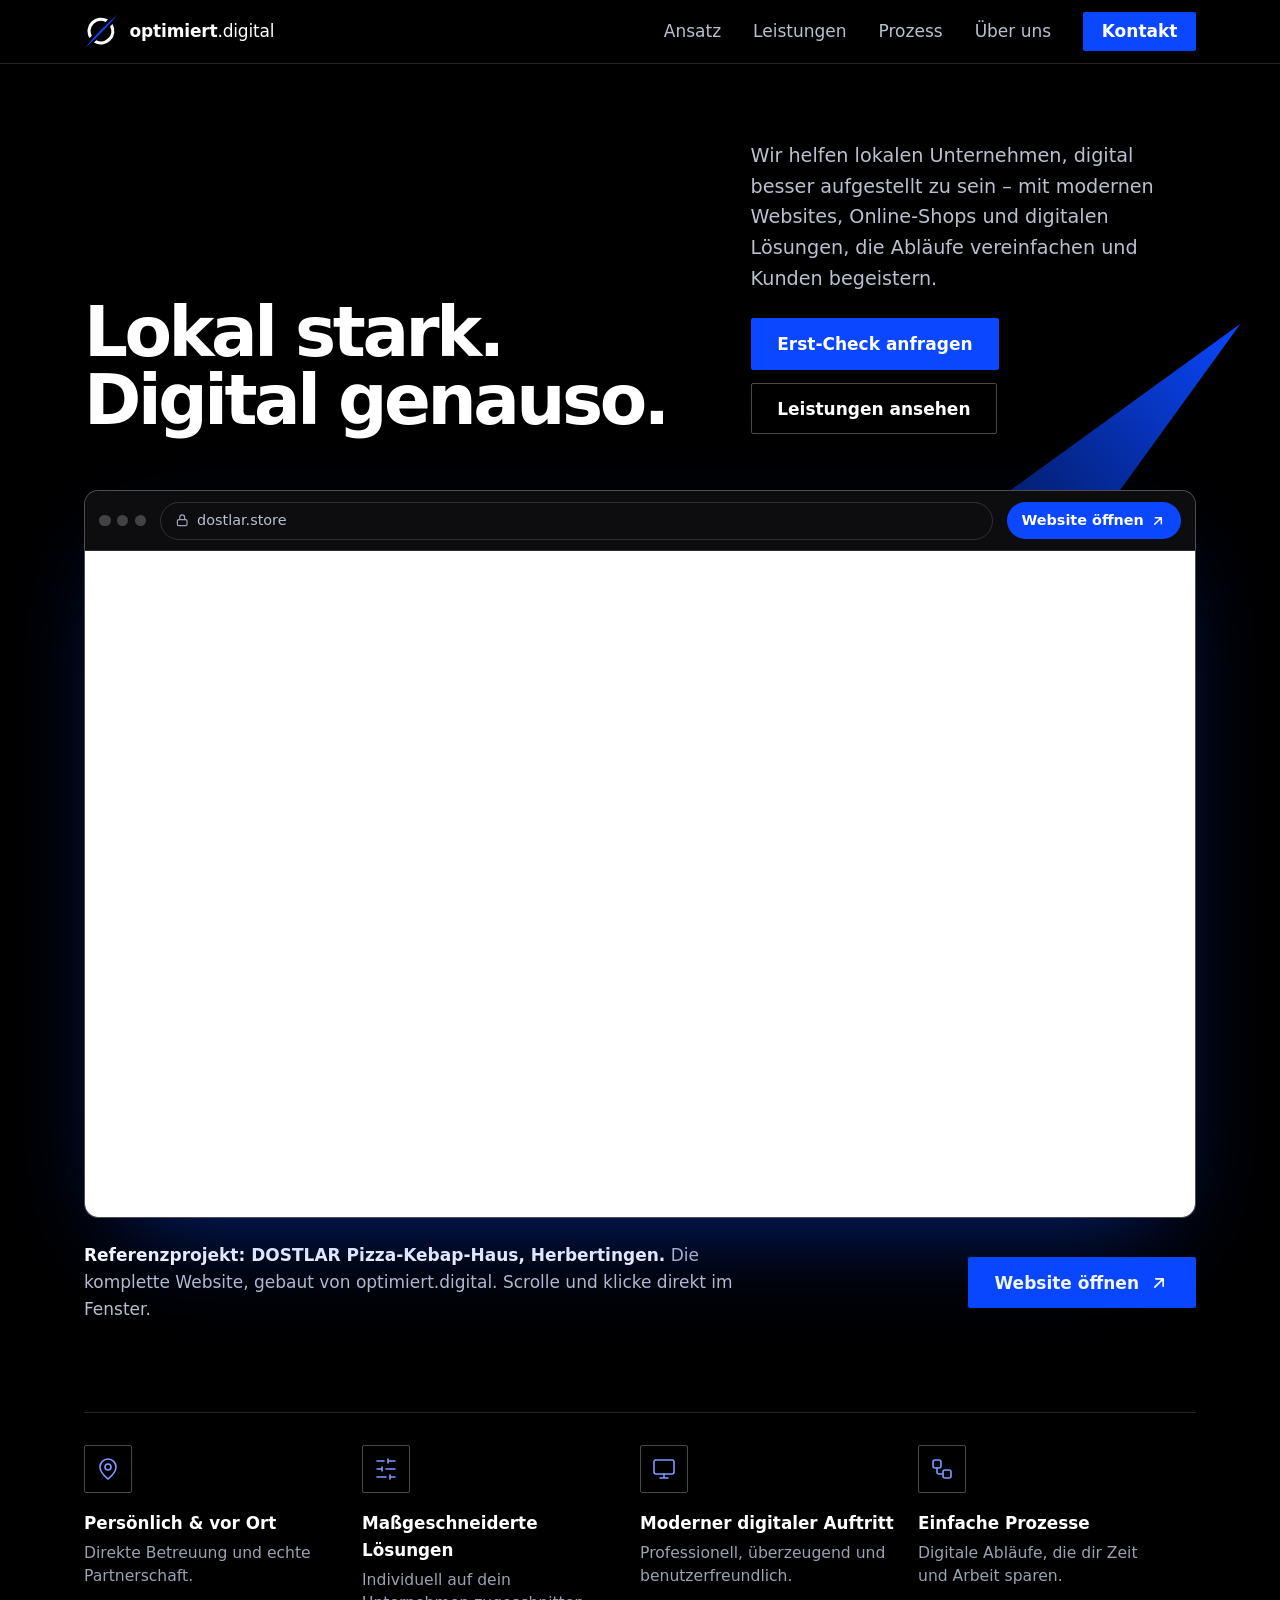
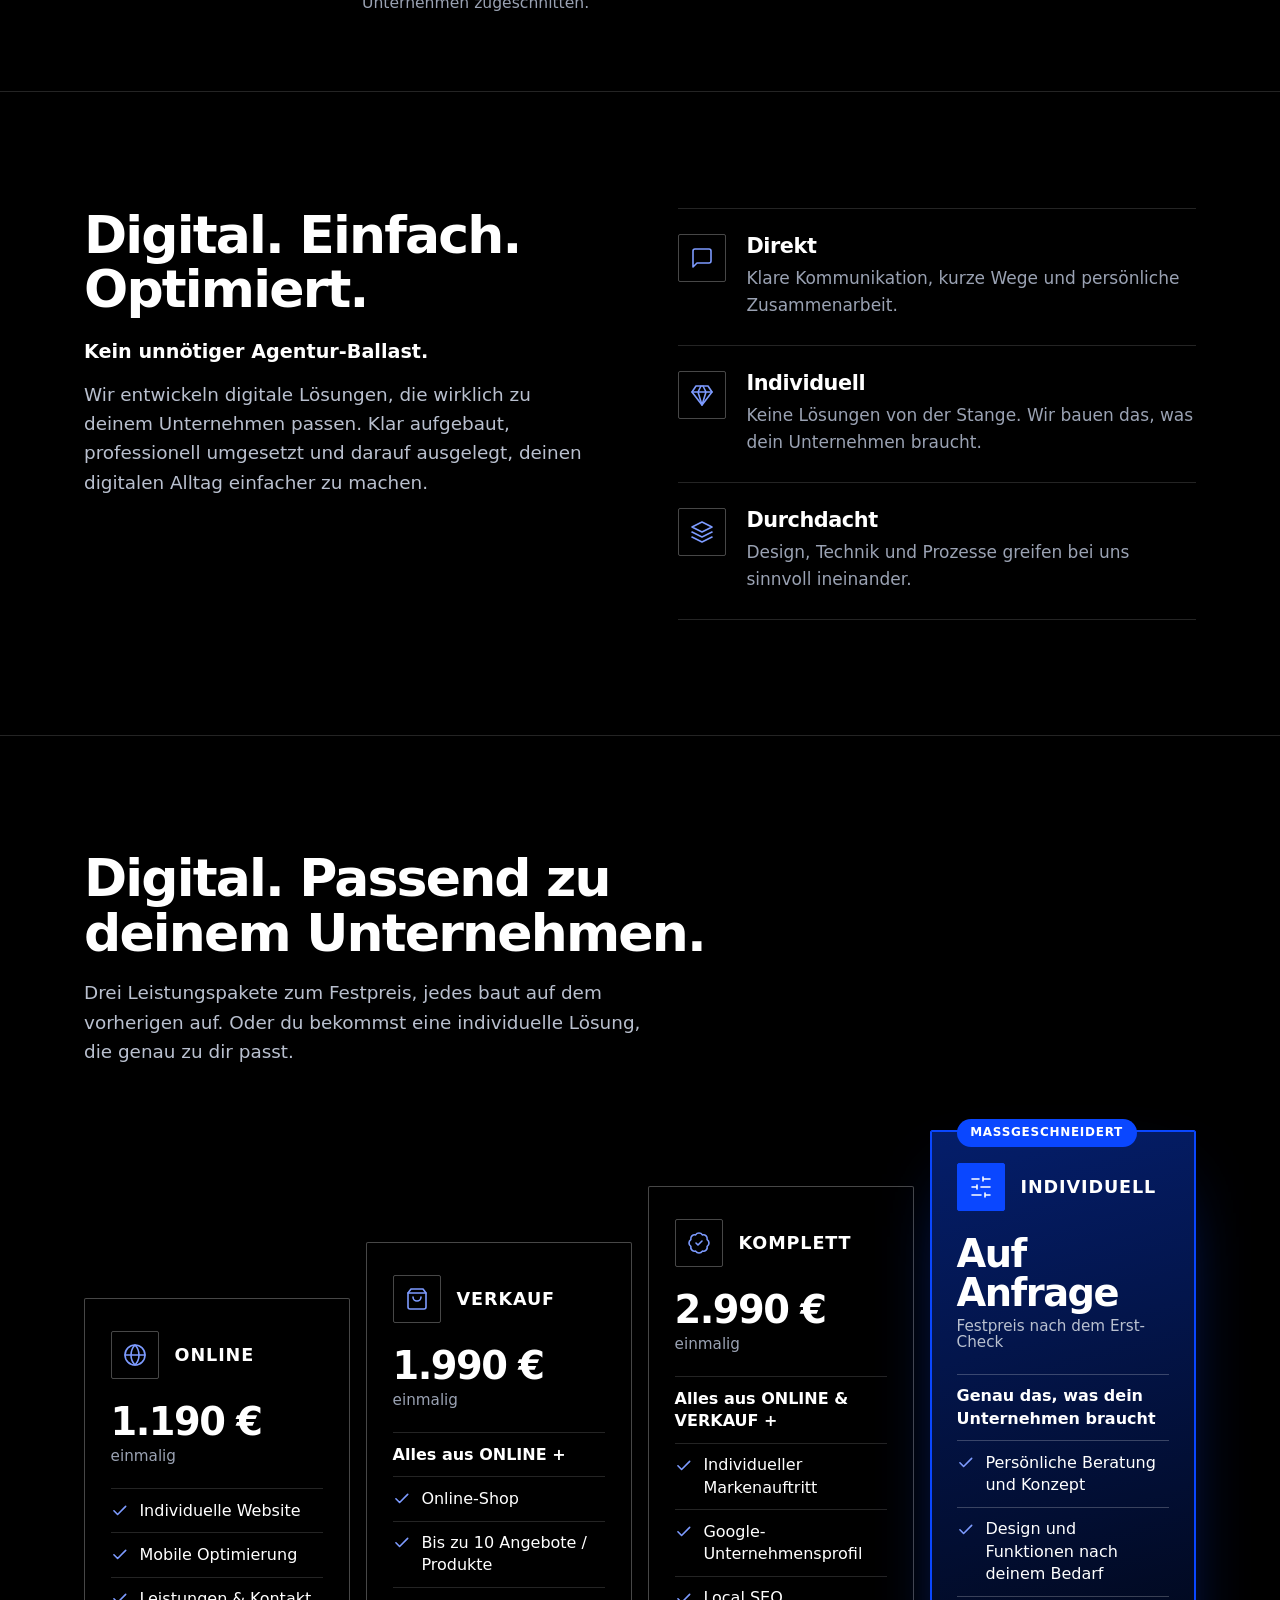
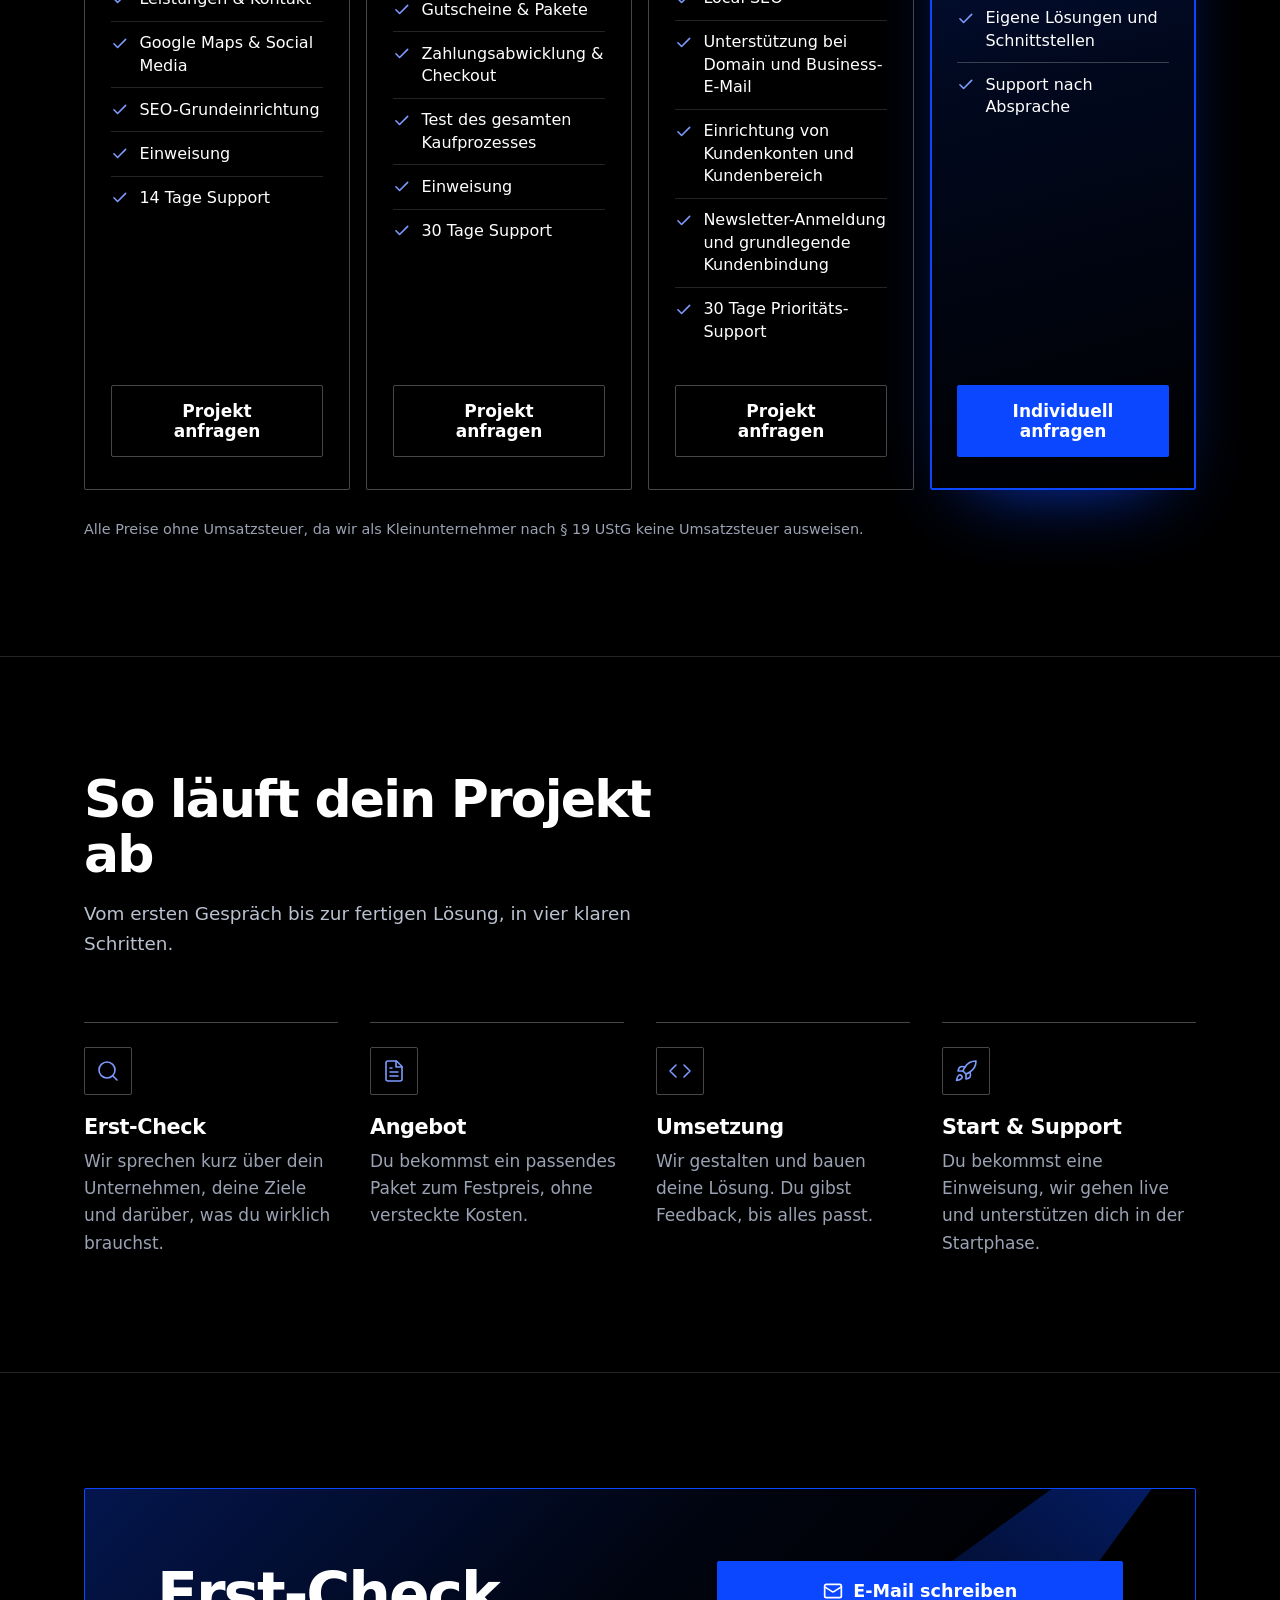
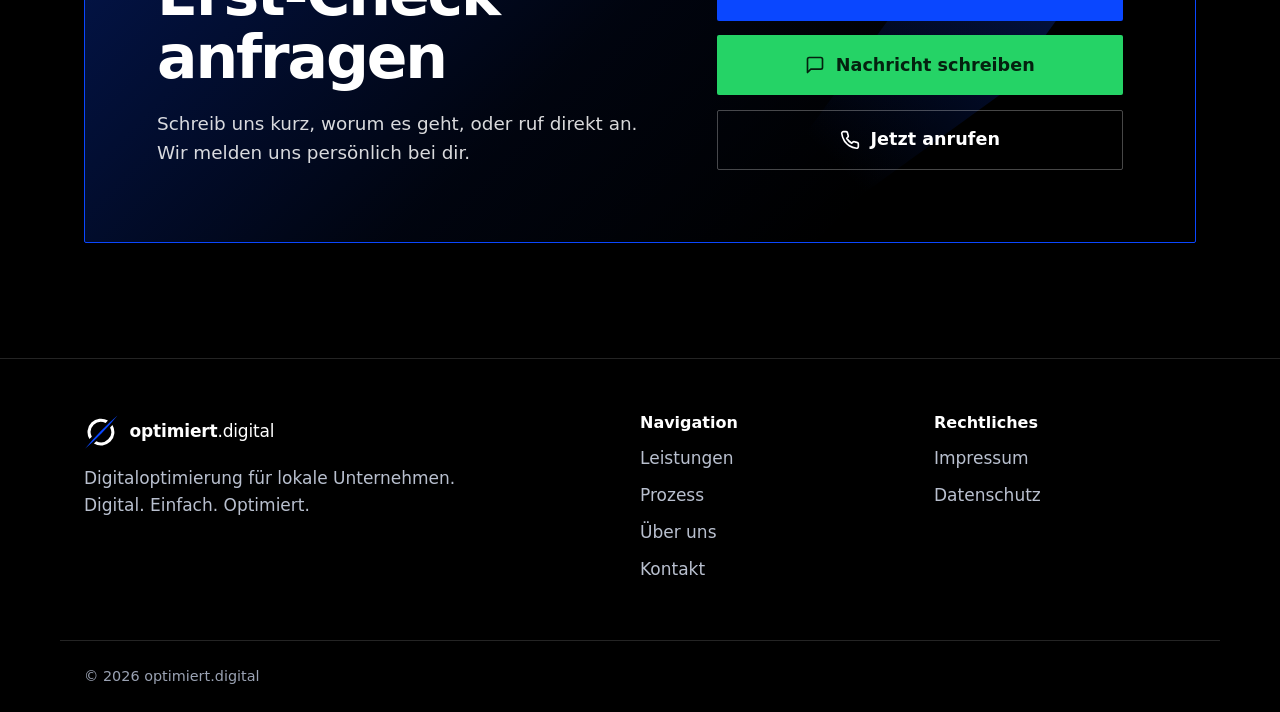
==== commit ab946349: "Add files via upload" ====
--- a/index.html
+++ b/index.html
@@ -93,8 +93,9 @@
   <main id="inhalt">
     <!-- HERO -->
     <section class="hero" id="top">
-      <div class="wrap hero-head">
-        <h1>Lokal stark.<br>Digital genauso.</h1>
+      <div class="wrap hero-grid">
+        <div class="hero-head">
+          <h1>Lokal stark.<br>Digital genauso.</h1>
         <div class="hero-side">
           <p class="lead">Wir helfen lokalen Unternehmen, digital besser aufgestellt zu sein – mit modernen Websites, Online-Shops und digitalen Lösungen, die Abläufe vereinfachen und Kunden begeistern.</p>
           <div class="actions">
@@ -102,10 +103,9 @@
             <a class="btn btn-outline" href="#leistungen">Leistungen ansehen</a>
           </div>
         </div>
-      </div>
-
-      <!-- Referenzprojekt: echte Website im Browser-Fenster, scroll- und klickbar -->
-      <div class="wrap">
+        </div>
+
+        <!-- Referenzprojekt: echte Website im Browser-Fenster, scroll- und klickbar -->
         <div class="showcase">
           <span class="blade" aria-hidden="true"></span>
           <div class="window">
@@ -124,9 +124,7 @@
             <a class="btn btn-primary" href="https://dostlar.store/" target="_blank" rel="noopener">Website öffnen<svg class="icon" aria-hidden="true"><use href="#i-arrow-ur"/></svg></a>
           </div>
         </div>
-      </div>
-
-      <div class="wrap">
+
         <ul class="usp">
           <li>
             <span class="ico"><svg class="icon" aria-hidden="true"><use href="#i-pin"/></svg></span>
--- a/style.css
+++ b/style.css
@@ -176,63 +176,162 @@
   transition: transform .3s var(--ease);
 }
 
+.nav a[aria-current="page"] { color: var(--white); }
+.nav a[aria-current="page"]::after { transform: scaleX(1); }
+
 /* Mobil gibt es keine Navigation im Header, nur das Logo (Kontakt über die untere Leiste) */
 @media (max-width: 860px) {
   .nav { display: none; }
 }
 
 /* ---------- Hero ---------- */
-.hero { padding-top: clamp(2.5rem, 7vw, 6rem); }
-
-.hero-grid {
-  display: grid;
-  grid-template-columns: 1.1fr .9fr;
-  gap: clamp(2rem, 5vw, 4.5rem);
-  align-items: center;
+.hero { padding-top: clamp(2.5rem, 6vw, 5rem); }
+
+.hero-head {
+  display: grid;
+  grid-template-columns: 1.15fr .85fr;
+  gap: clamp(1.5rem, 5vw, 4rem);
+  align-items: end;
 }
 .hero h1 {
-  font-size: clamp(2.1rem, 9vw, 4.5rem);
+  font-size: clamp(2.3rem, 9vw, 4.5rem);
   line-height: .98;
   letter-spacing: -.05em;
-  margin-bottom: 1.5rem;
 }
 .lead {
   max-width: 34rem;
   font-size: clamp(1.05rem, 2.4vw, 1.2rem);
   color: var(--muted-light);
-  margin-bottom: 2rem;
+  margin-bottom: 1.5rem;
 }
 .actions { display: flex; flex-wrap: wrap; gap: .85rem; }
 
-.hero-visual { position: relative; }
-.hero-media {
-  position: relative;
-  z-index: 1;
-  margin: 0;
-  aspect-ratio: 4 / 3;
-  overflow: hidden;
-  border: 1px solid var(--line);
-  border-radius: 2px;
-}
-.hero-media img {
-  width: 100%;
-  height: 100%;
-  object-fit: cover;
-  transition: transform .8s var(--ease);
-}
+/* Referenzprojekt im Browser-Fenster */
+.showcase { position: relative; margin-top: clamp(2rem, 5vw, 3.5rem); }
 
 /* Die blaue Klinge aus dem Logo als wiederkehrendes Motiv */
 .blade {
   position: absolute;
   z-index: 0;
-  top: -14%;
-  right: -7%;
-  width: 62%;
+  top: -20%;
+  right: -4%;
+  width: 40%;
   aspect-ratio: 1;
   background: linear-gradient(225deg, var(--blue) 0%, rgba(10, 71, 255, 0) 80%);
   clip-path: polygon(100% 0, 58% 58%, 0 100%, 42% 42%);
   pointer-events: none;
 }
+.window {
+  position: relative;
+  z-index: 1;
+  overflow: hidden;
+  border: 1px solid var(--line-strong);
+  border-radius: .9rem;
+  background: #0b0b0d;
+  box-shadow: 0 40px 100px -40px rgba(10, 71, 255, .55);
+}
+.window-bar {
+  display: flex;
+  align-items: center;
+  gap: .9rem;
+  padding: .65rem .9rem;
+  border-bottom: 1px solid var(--line);
+  background: #0d0d10;
+}
+.dots { display: flex; gap: .4rem; flex: none; }
+.dots i { width: .7rem; height: .7rem; border-radius: 50%; background: rgba(255, 255, 255, .22); }
+.url {
+  display: flex;
+  align-items: center;
+  gap: .5rem;
+  flex: 1;
+  min-width: 0;
+  padding: .4rem .85rem;
+  border: 1px solid var(--line);
+  border-radius: 999px;
+  font-size: .9rem;
+  color: var(--muted-light);
+  white-space: nowrap;
+  overflow: hidden;
+  text-overflow: ellipsis;
+}
+.url .icon { width: .9rem; height: .9rem; stroke-width: 2; color: var(--muted); }
+.open {
+  display: inline-flex;
+  align-items: center;
+  gap: .4rem;
+  flex: none;
+  padding: .45rem .9rem;
+  border-radius: 999px;
+  background: var(--blue);
+  color: var(--white);
+  font-size: .9rem;
+  font-weight: 700;
+  text-decoration: none;
+  white-space: nowrap;
+  transition: background-color .2s var(--ease), transform .2s var(--ease);
+}
+.open .icon { width: 1rem; height: 1rem; stroke-width: 2.2; }
+
+.window-body {
+  position: relative;
+  height: clamp(440px, 74vh, 780px);
+  background: #14110f;
+  overflow: hidden;
+}
+.window-body::before {
+  content: "Vorschau wird geladen …";
+  position: absolute;
+  inset: 0;
+  display: grid;
+  place-items: center;
+  color: var(--muted);
+  font-size: .95rem;
+}
+.window-body iframe {
+  position: absolute;
+  top: 0;
+  left: 0;
+  width: 100%;
+  height: 100%;
+  border: 0;
+  background: #14110f;
+  transform-origin: 0 0;
+}
+
+/* Handys: Seite nicht im Fenster "verlieren", erst nach Tippen im Fenster scrollen */
+.activate { display: none; }
+@media (hover: none) {
+  .window-body:not(.is-live) iframe { pointer-events: none; }
+  .activate {
+    position: absolute;
+    inset: 0;
+    z-index: 2;
+    display: flex;
+    align-items: flex-end;
+    justify-content: center;
+    padding: 0 1rem 1.25rem;
+    border: 0;
+    background: linear-gradient(transparent 55%, rgba(0, 0, 0, .7));
+    color: var(--white);
+    font: inherit;
+    font-weight: 700;
+    cursor: pointer;
+  }
+  .activate span { padding: .75rem 1.3rem; border-radius: 999px; background: var(--blue); }
+  .window-body.is-live .activate { display: none; }
+}
+
+.showcase-meta {
+  display: flex;
+  flex-wrap: wrap;
+  align-items: center;
+  justify-content: space-between;
+  gap: 1rem 2rem;
+  margin-top: 1.5rem;
+}
+.showcase-meta p { max-width: 42rem; margin: 0; color: var(--muted-light); }
+.showcase-meta strong { color: var(--white); }
 
 .usp {
   margin-top: clamp(3rem, 7vw, 5.5rem);
@@ -253,14 +352,16 @@
   .hero h1 { font-size: clamp(2.75rem, 5.4vw, 4.5rem); }
 }
 @media (max-width: 900px) {
-  .hero-grid { grid-template-columns: 1fr; }
-  .hero-media { aspect-ratio: 16 / 10; }
-  .blade { top: -10%; right: -4%; width: 48%; }
+  .hero-head { grid-template-columns: 1fr; align-items: start; }
+  .blade { top: -12%; right: -3%; width: 46%; }
   .usp { grid-template-columns: repeat(2, 1fr); }
   .usp li { padding-right: 1.25rem; }
 }
 @media (max-width: 560px) {
   .actions .btn { flex: 1 1 100%; padding-block: 1.05rem; }
+  .dots { display: none; }
+  .window-body { height: clamp(420px, 68vh, 600px); }
+  .showcase-meta .btn { width: 100%; padding-block: 1.05rem; }
   .usp { grid-template-columns: 1fr; margin-top: 2.5rem; }
   .usp li {
     flex-direction: row;
@@ -275,11 +376,10 @@
 
 /* Einmaliger Einstieg beim Laden der Seite */
 @media (prefers-reduced-motion: no-preference) {
-  .hero-copy > * { animation: rise .7s var(--ease) both; }
-  .hero-copy > :nth-child(2) { animation-delay: .1s; }
-  .hero-copy > :nth-child(3) { animation-delay: .2s; }
-  .hero-visual { animation: rise .8s var(--ease) .15s both; }
-  .blade { animation: slice 1s var(--ease) .45s both; }
+  .hero-head > * { animation: rise .7s var(--ease) both; }
+  .hero-head > :nth-child(2) { animation-delay: .1s; }
+  .showcase { animation: rise .8s var(--ease) .2s both; }
+  .blade { animation: slice 1s var(--ease) .5s both; }
 }
 @keyframes rise {
   from { opacity: 0; transform: translateY(18px); }
@@ -324,38 +424,61 @@
 .principles h3 { margin-bottom: .35rem; }
 .principles p { margin: 0; color: var(--muted); }
 
-/* ---------- Pakete: Treppe ---------- */
+/* ---------- Leistungen: Treppe ---------- */
 .steps {
   display: grid;
-  grid-template-columns: repeat(3, 1fr);
+  grid-template-columns: repeat(4, 1fr);
   gap: 1rem;
   align-items: stretch;
 }
 .tier {
+  position: relative;
   display: flex;
   flex-direction: column;
-  padding: 2rem 1.75rem;
+  padding: 2rem 1.6rem;
   background: var(--black);
   border: 1px solid var(--line-strong);
   border-radius: 2px;
   transition: border-color .3s var(--ease), transform .3s var(--ease), box-shadow .3s var(--ease);
 }
-.tier:nth-child(1) { margin-top: 7rem; }
-.tier:nth-child(2) { margin-top: 3.5rem; }
-.tier-top { border-color: var(--blue); box-shadow: 0 0 0 1px var(--blue) inset; }
-.tier-top .ico { border-color: var(--blue); background: rgba(10, 71, 255, .14); }
+.tier:nth-child(1) { margin-top: 10.5rem; }
+.tier:nth-child(2) { margin-top: 7rem; }
+.tier:nth-child(3) { margin-top: 3.5rem; }
+
+/* Individuelle Lösung: die hervorgehobene Karte */
+.tier-custom {
+  border-color: var(--blue);
+  background: linear-gradient(165deg, rgba(10, 71, 255, .42), rgba(10, 71, 255, .12) 55%, rgba(0, 0, 0, 0));
+  box-shadow: 0 0 0 1px var(--blue) inset, 0 30px 80px -40px rgba(10, 71, 255, .9);
+}
+.tier-custom .ico { color: var(--white); border-color: var(--blue); background: var(--blue); }
+.tier-custom .price span { color: var(--muted-light); }
+.tier-custom .checks li { border-top-color: rgba(255, 255, 255, .22); }
+.tier-flag {
+  position: absolute;
+  top: -.8rem;
+  left: 1.6rem;
+  padding: .3rem .85rem;
+  border-radius: 999px;
+  background: var(--blue);
+  color: var(--white);
+  font-size: .75rem;
+  font-weight: 800;
+  letter-spacing: .06em;
+  text-transform: uppercase;
+}
 
 .tier-head { display: flex; align-items: center; gap: 1rem; margin-bottom: 1.5rem; }
 .tier h3 { font-size: 1.1rem; letter-spacing: .05em; }
 
 .price {
-  font-size: clamp(2.25rem, 4vw, 3rem);
+  font-size: clamp(2rem, 3vw, 2.6rem);
   font-weight: 800;
   letter-spacing: -.04em;
   line-height: 1;
   margin-bottom: 1.5rem;
 }
-.price span { font-size: .95rem; font-weight: 500; letter-spacing: 0; color: var(--muted); }
+.price span { display: block; margin-top: .45rem; font-size: .95rem; font-weight: 500; letter-spacing: 0; color: var(--muted); }
 .price-note { margin: 1.75rem 0 0; color: var(--muted); font-size: .9rem; }
 
 .checks { margin: 0 0 2rem; }
@@ -372,10 +495,15 @@
 .checks li.includes { font-weight: 800; }
 .tier .btn { margin-top: auto; }
 
-@media (max-width: 960px) {
-  .steps { grid-template-columns: 1fr; }
-  .tier:nth-child(1), .tier:nth-child(2) { margin-top: 0; }
+@media (max-width: 1100px) {
+  .steps { grid-template-columns: repeat(2, 1fr); }
+  .tier:nth-child(n) { margin-top: 0; }
+  .tier-custom { margin-top: 0; }
+}
+@media (max-width: 700px) {
+  .steps { grid-template-columns: 1fr; row-gap: 1.5rem; }
   .tier { padding: 1.75rem 1.4rem; }
+  .tier-flag { left: 1.4rem; }
   .tier .btn { padding-block: 1.05rem; }
 }
 
@@ -408,7 +536,7 @@
   .process li:last-child { border-bottom: 1px solid var(--line-strong); }
 }
 
-/* ---------- Über Uns ---------- */
+/* ---------- Über uns ---------- */
 .eyebrow {
   margin: 0 0 1.25rem;
   font-size: .8rem;
@@ -655,7 +783,7 @@
 .nav a:not(.btn):is(:hover, :focus-visible) { color: var(--white); }
 .nav a:not(.btn):is(:hover, :focus-visible)::after { transform: scaleX(1); }
 
-.hero-media:hover img { transform: scale(1.04); }
+.open:is(:hover, :focus-visible, :active) { background: var(--blue-hover); transform: translateY(-1px); }
 
 .usp li:is(:hover, :active, .is-active) .ico,
 .principles li:is(:hover, :active, .is-active) .ico,
@@ -673,7 +801,8 @@
   box-shadow: 0 24px 60px -24px rgba(10, 71, 255, .7);
 }
 .tier:is(:hover, :active, .is-active) .ico { border-color: var(--blue); background: rgba(10, 71, 255, .14); }
-.tier-top:is(:hover, :active, .is-active) { box-shadow: 0 0 0 1px var(--blue) inset, 0 24px 60px -24px rgba(10, 71, 255, .9); }
+.tier-custom:is(:hover, :active, .is-active) { box-shadow: 0 0 0 1px var(--blue) inset, 0 30px 80px -30px rgba(10, 71, 255, 1); }
+.tier-custom:is(:hover, :active, .is-active) .ico { background: var(--blue); }
 
 .card:is(:hover, :active, .is-active) {
   border-color: var(--blue);
@@ -692,5 +821,5 @@
 
 @media (prefers-reduced-motion: reduce) {
   *, *::before, *::after { transition: none !important; animation: none !important; }
-  .hero-media:hover img, .tier, .card, .btn { transform: none !important; }
-}
+  .tier, .card, .btn, .open { transform: none !important; }
+}
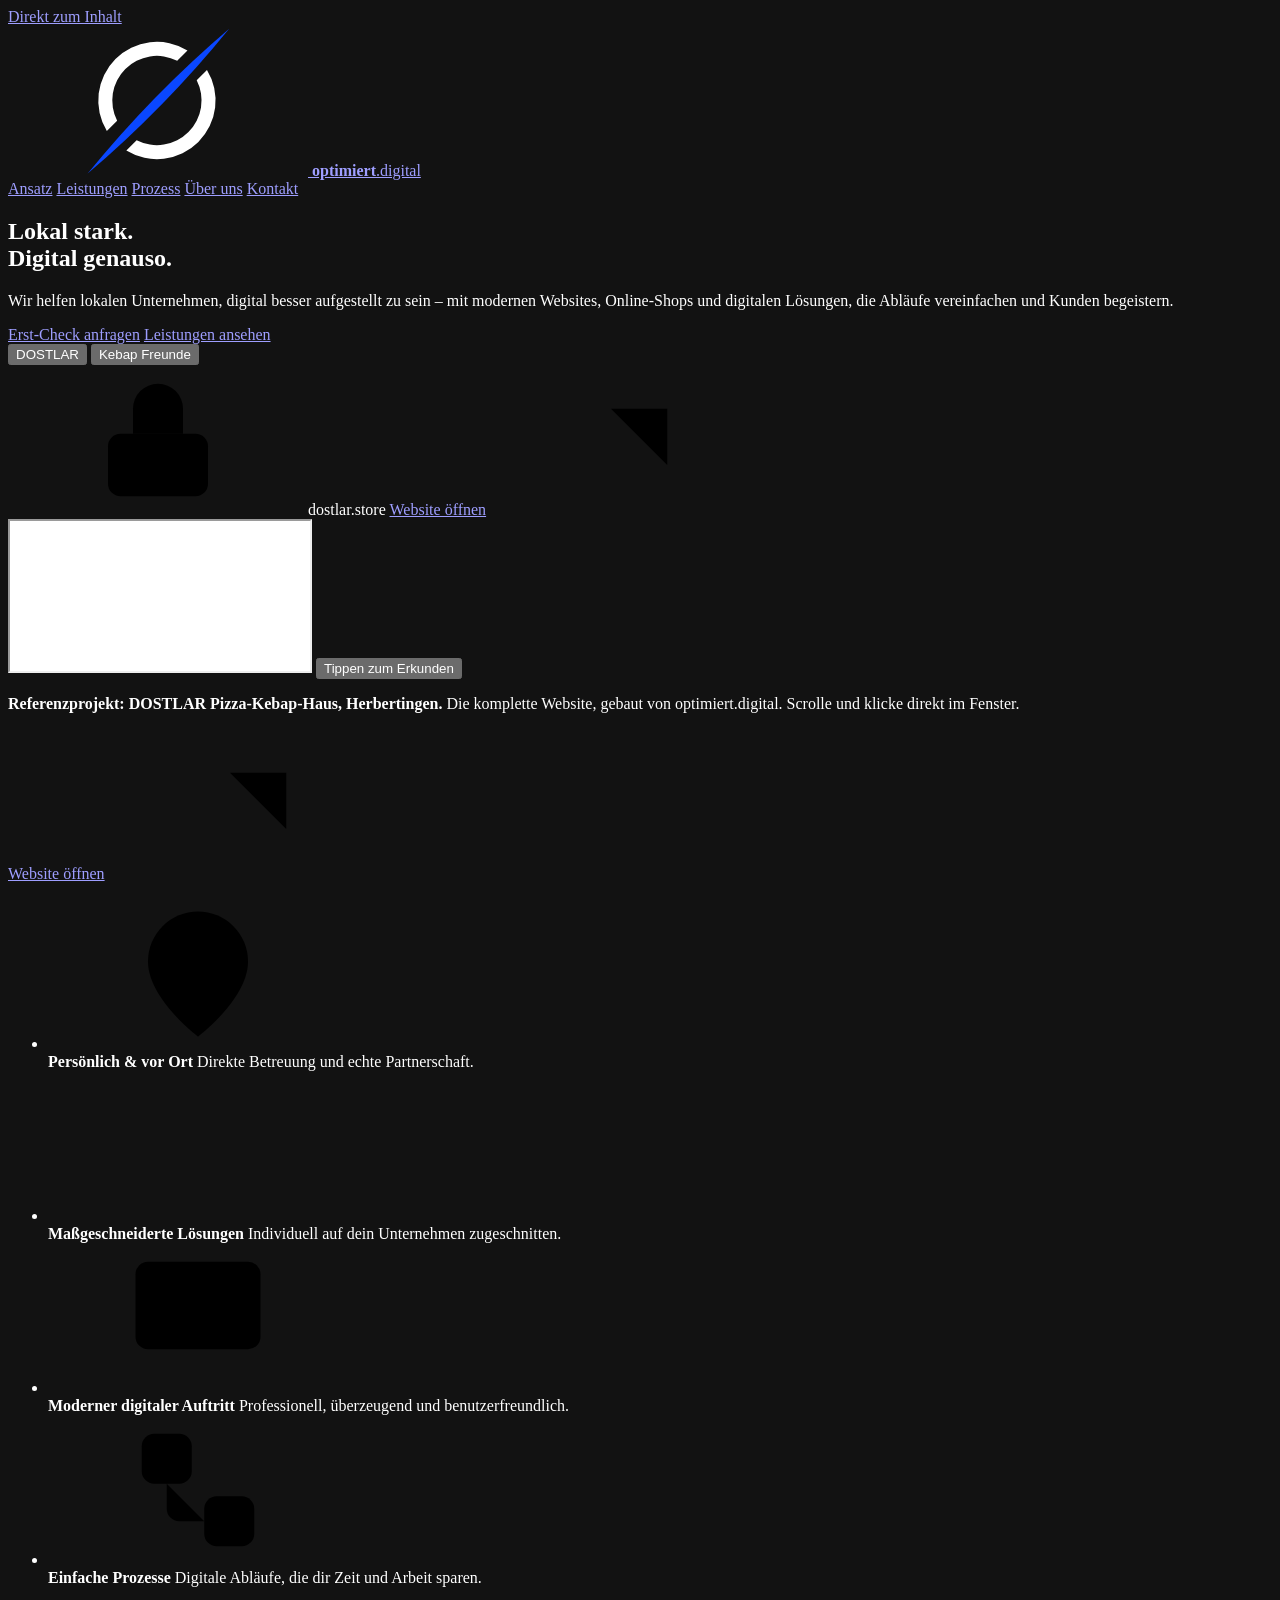
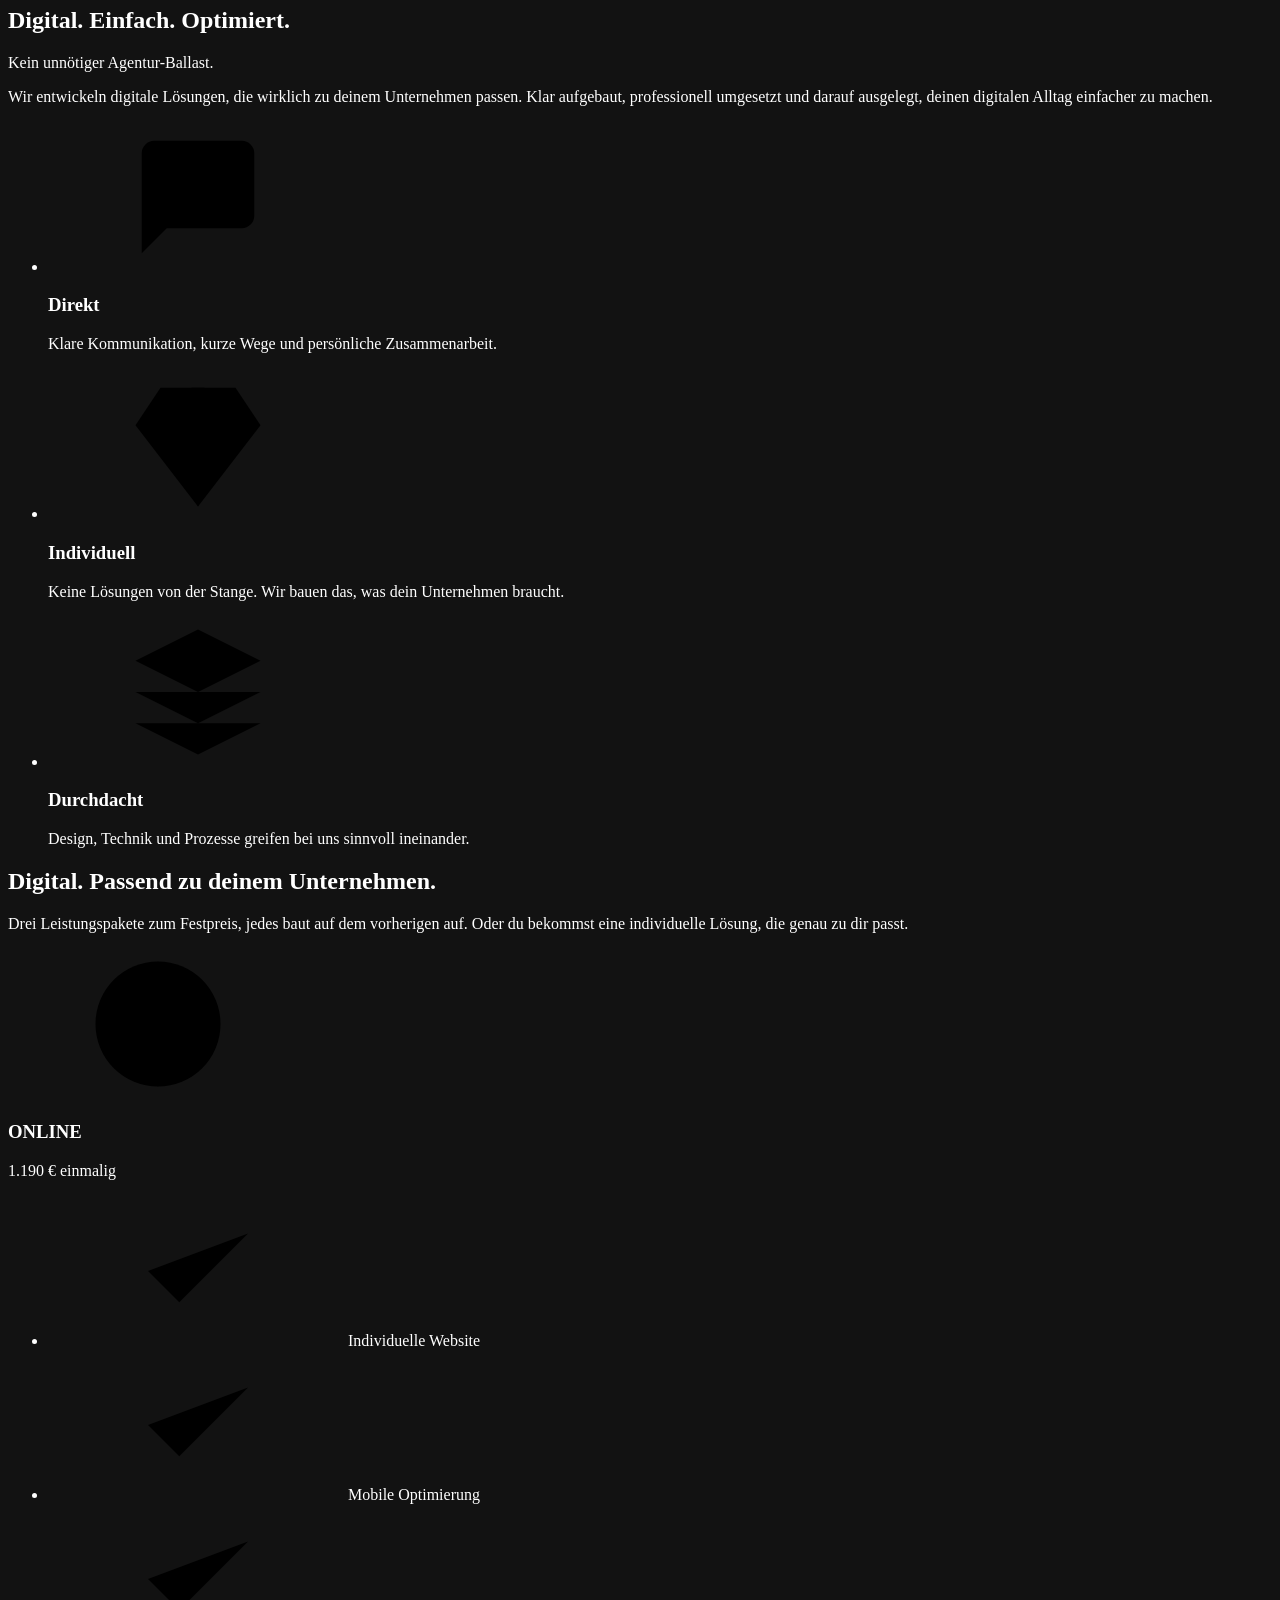
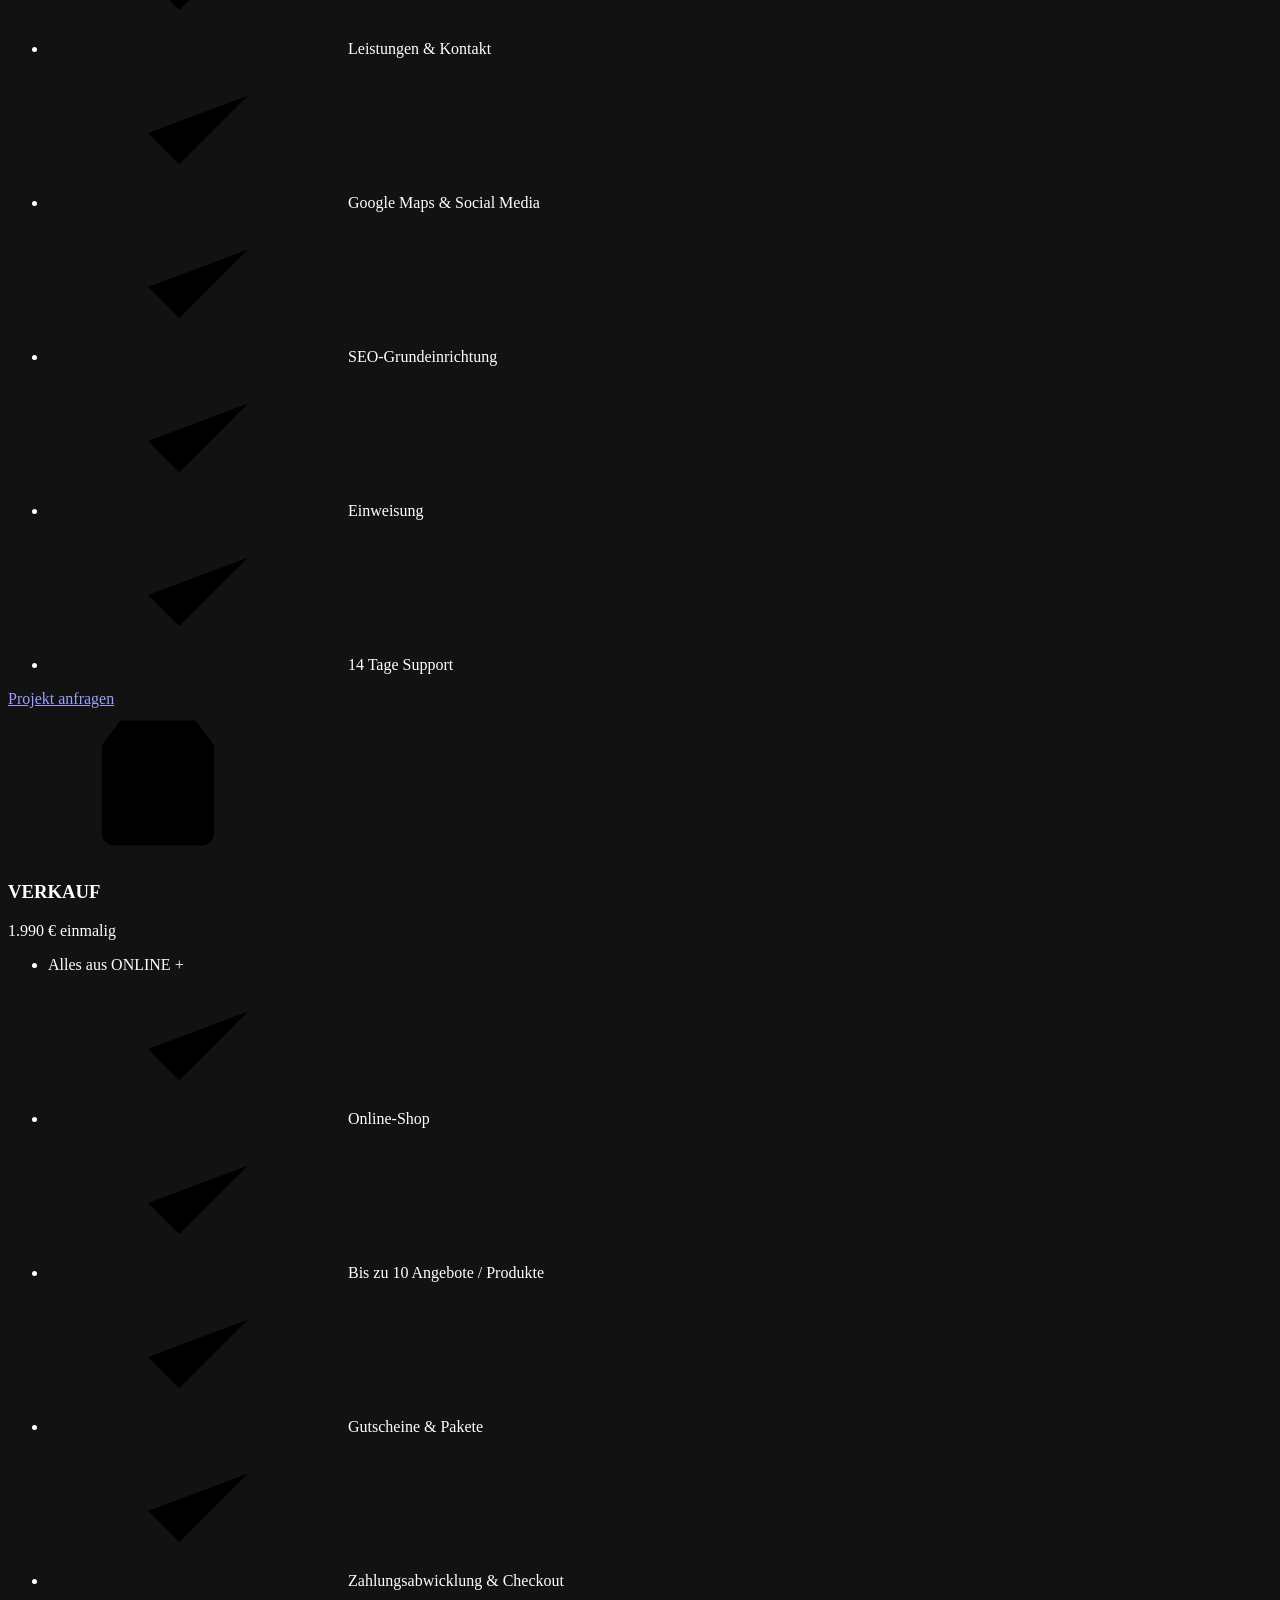
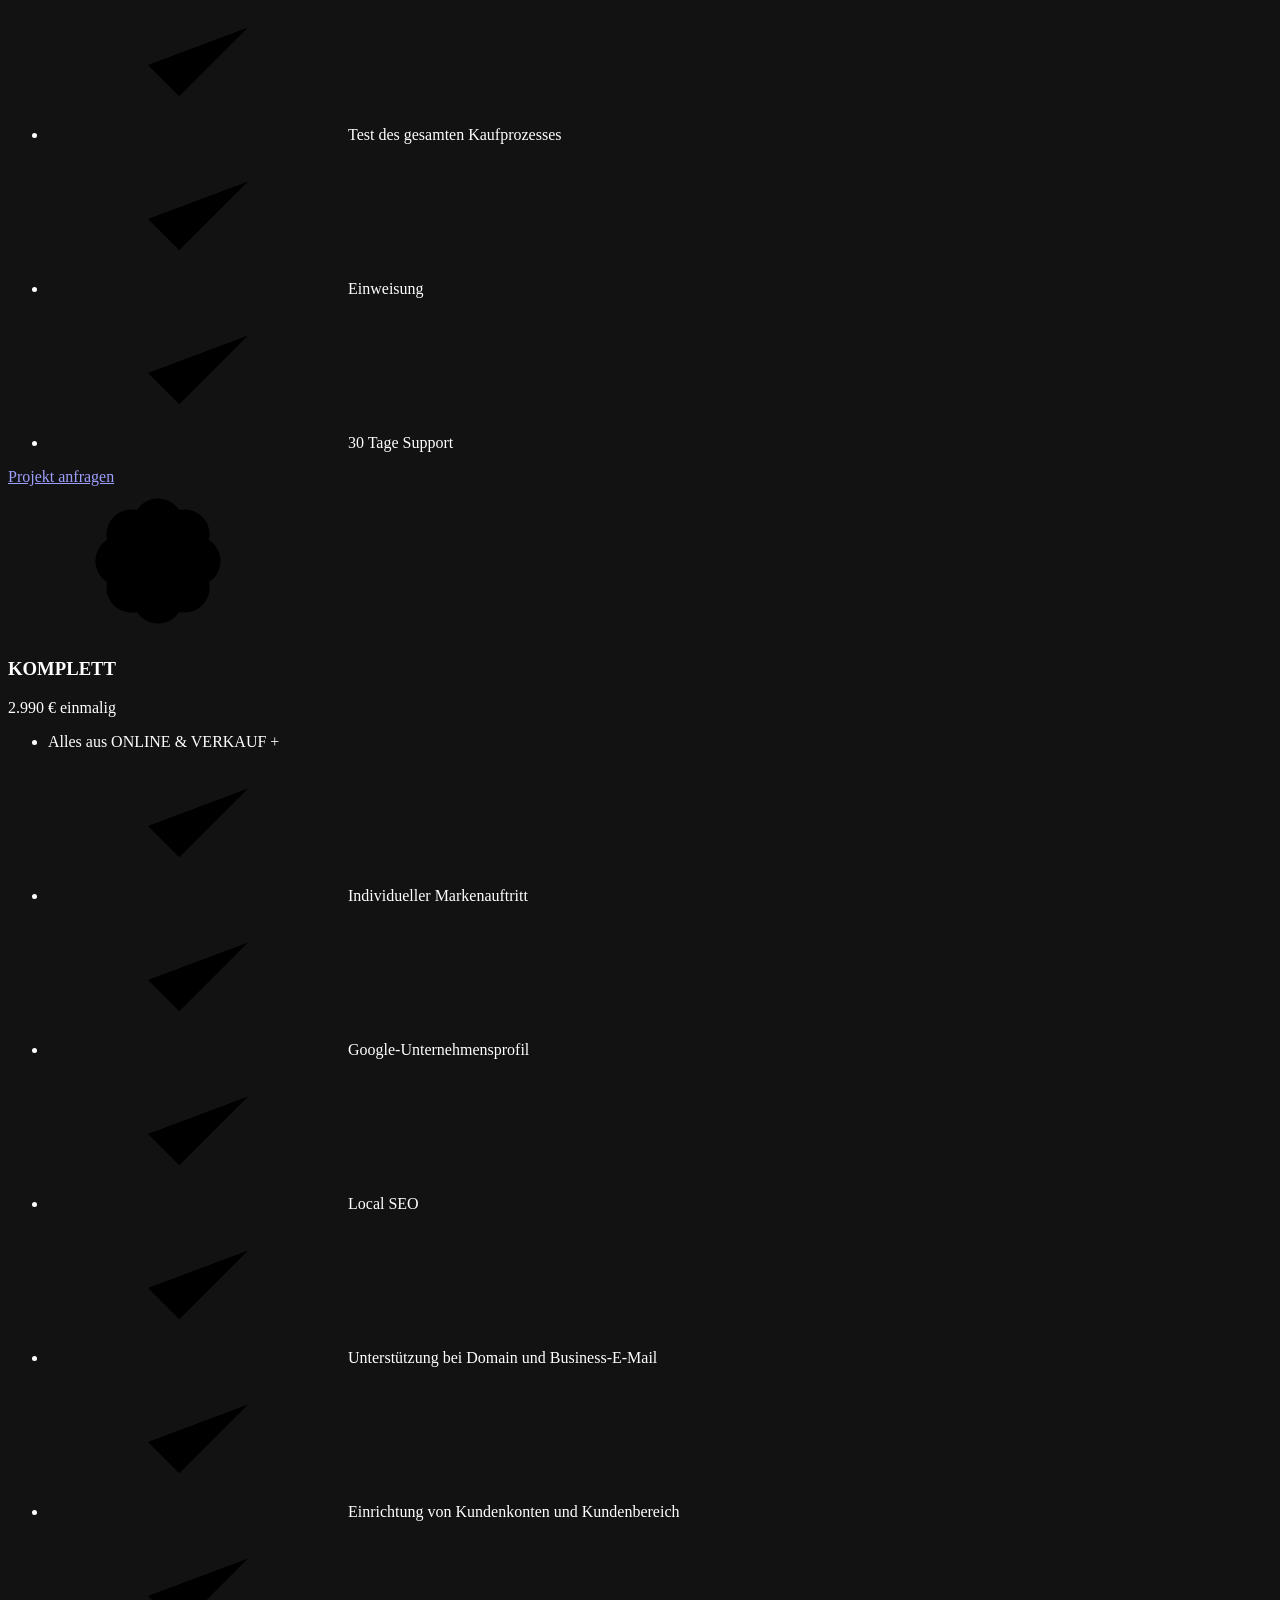
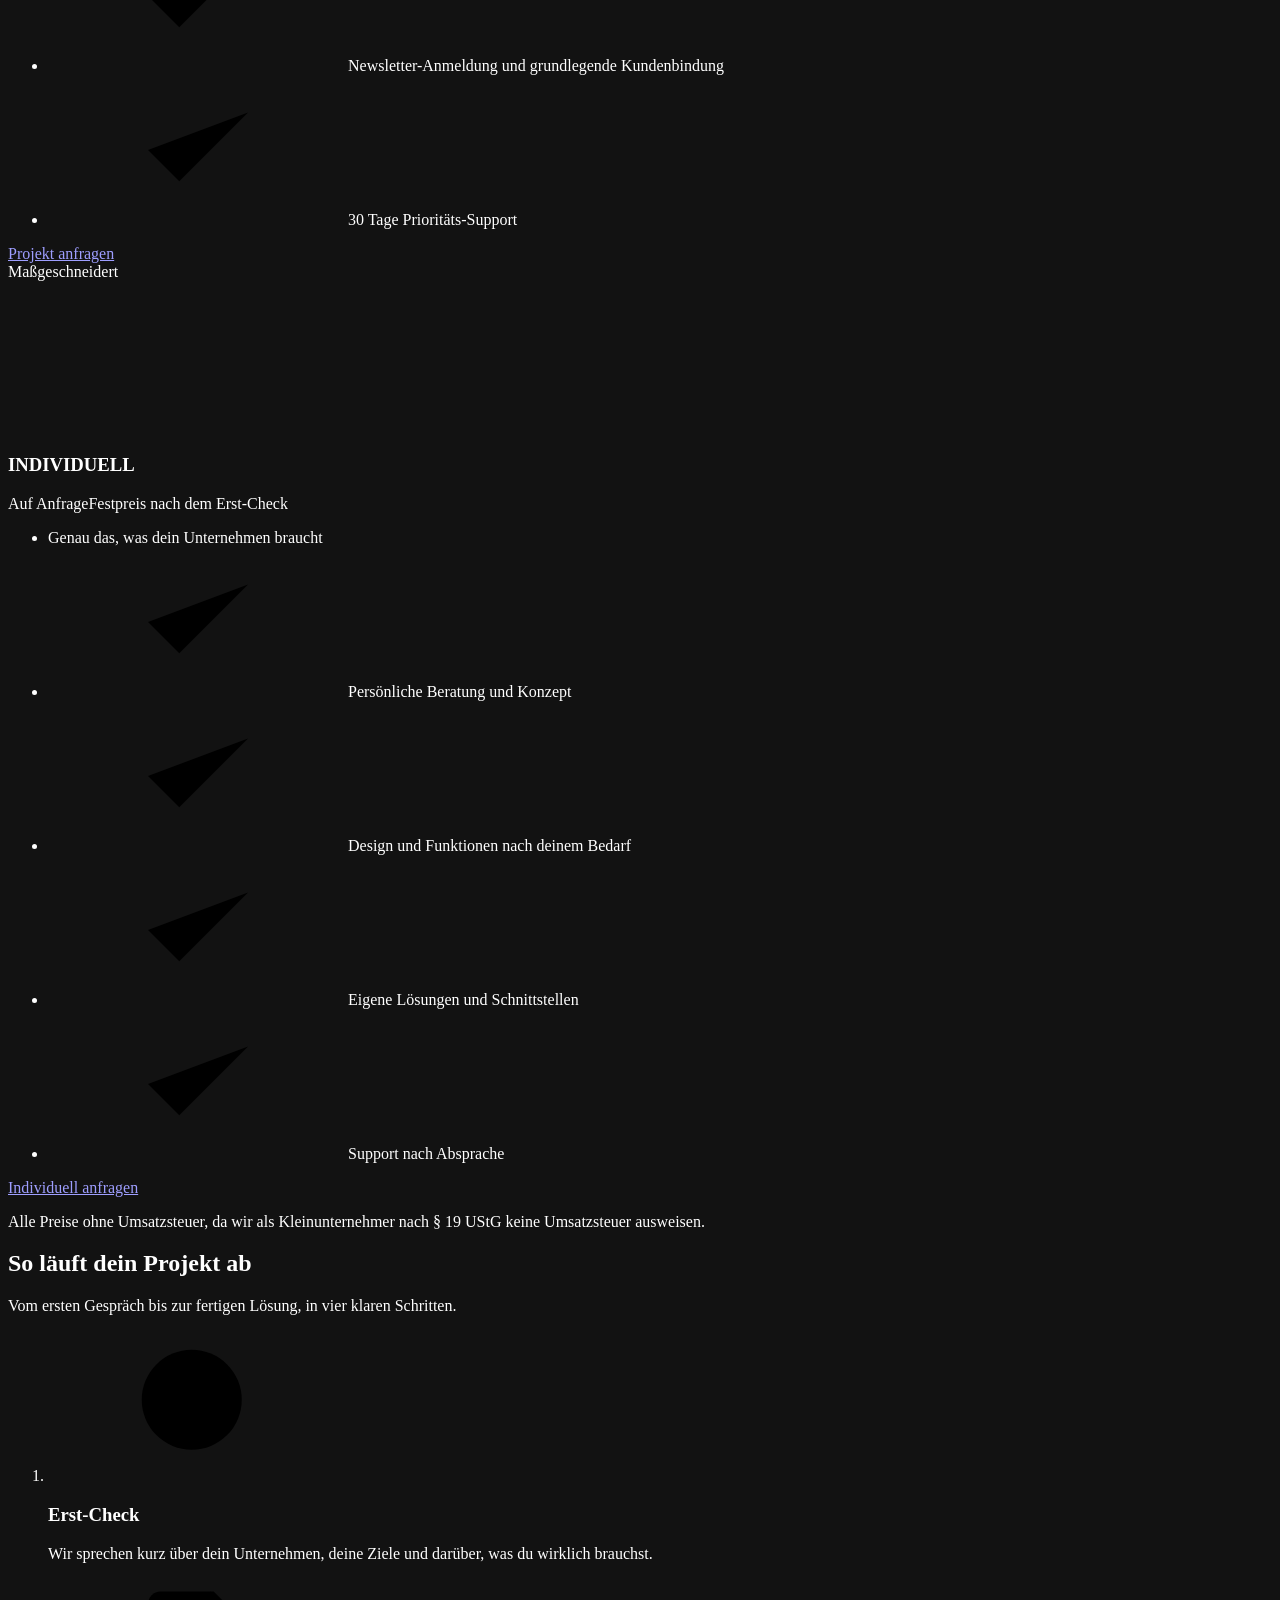
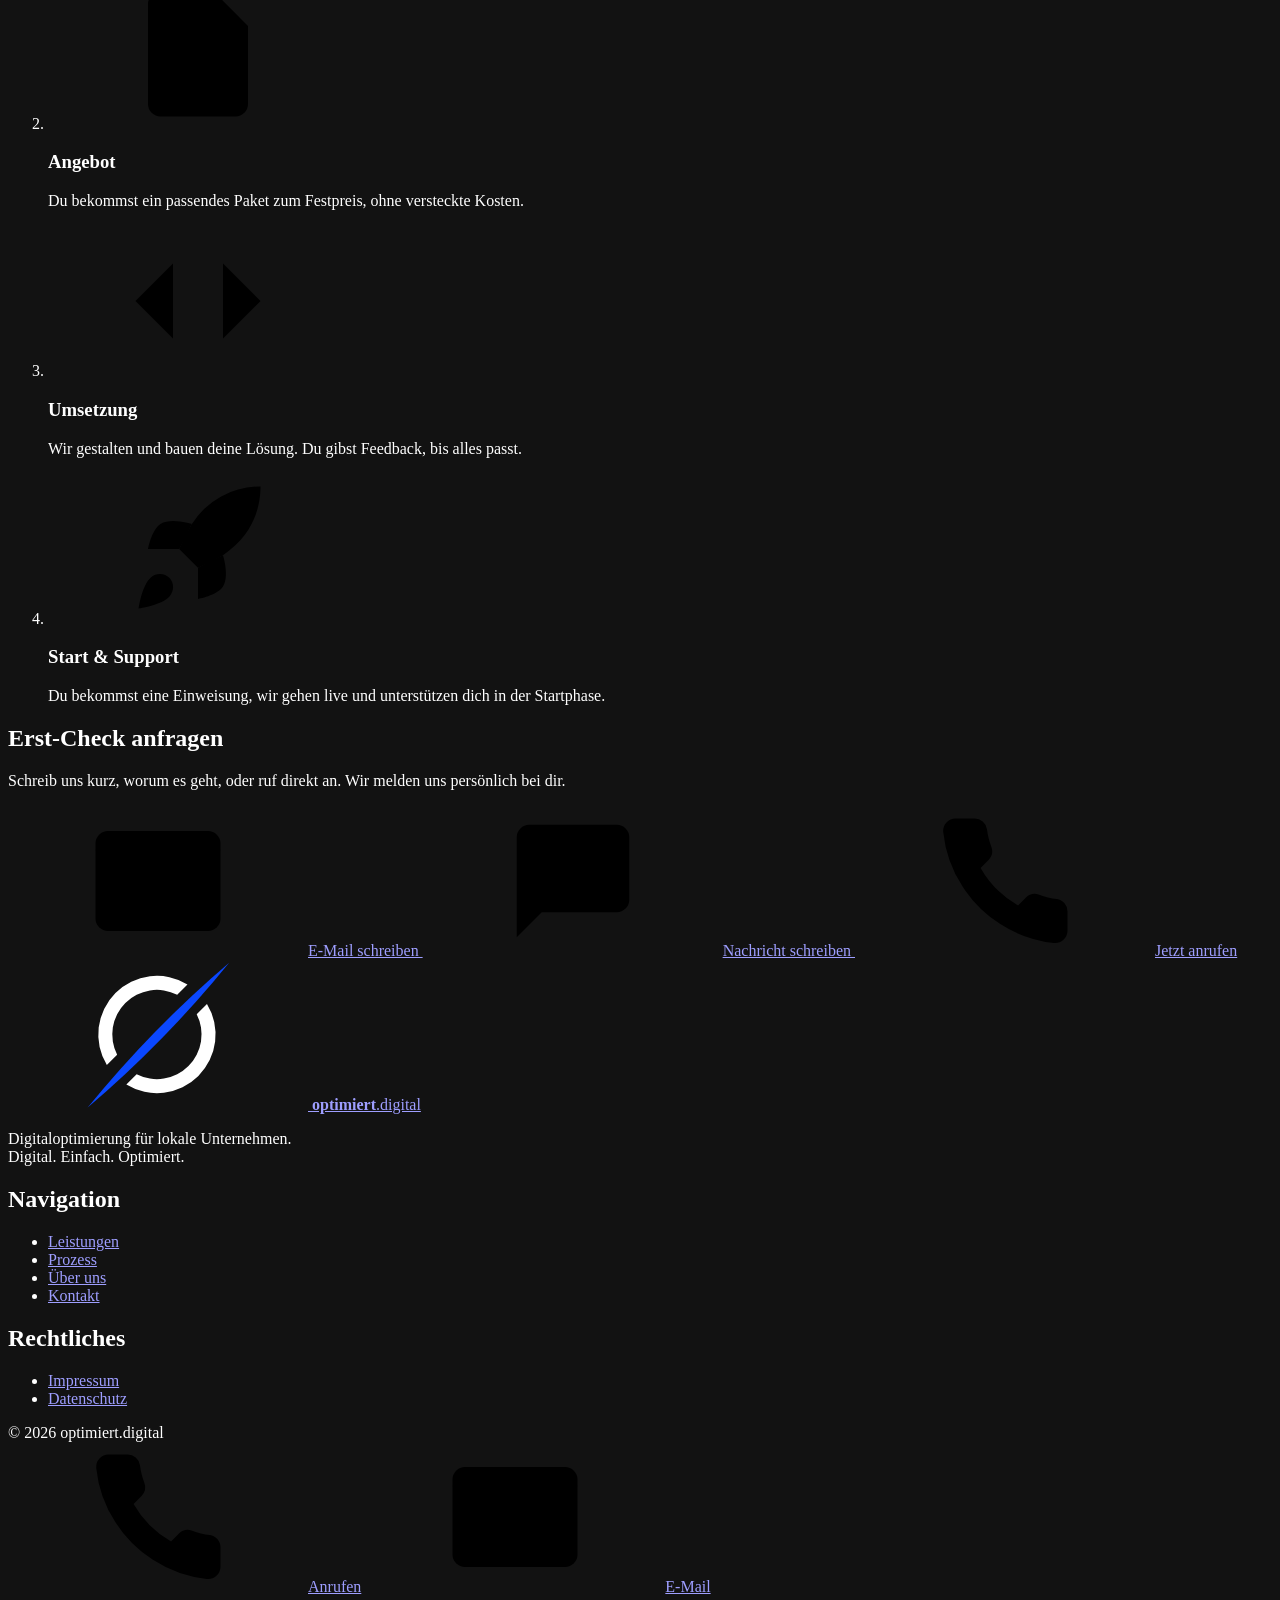
==== commit 35536aea: "Add files via upload" ====
--- a/index.html
+++ b/index.html
@@ -108,11 +108,15 @@
         <!-- Referenzprojekt: echte Website im Browser-Fenster, scroll- und klickbar -->
         <div class="showcase">
           <span class="blade" aria-hidden="true"></span>
+          <div class="ref-tabs" role="group" aria-label="Referenzprojekt wählen">
+            <button class="ref-tab" type="button" aria-pressed="true" data-url="https://dostlar.store/" data-host="dostlar.store" data-name="DOSTLAR Pizza-Kebap-Haus" data-place="Herbertingen">DOSTLAR</button>
+            <button class="ref-tab" type="button" aria-pressed="false" data-url="https://kebapfreunde.de/" data-host="kebapfreunde.de" data-name="Kebap Freunde" data-place="Aulendorf">Kebap Freunde</button>
+          </div>
           <div class="window">
             <div class="window-bar">
               <span class="dots" aria-hidden="true"><i></i><i></i><i></i></span>
-              <span class="url"><svg class="icon" aria-hidden="true"><use href="#i-lock"/></svg>dostlar.store</span>
-              <a class="open" href="https://dostlar.store/" target="_blank" rel="noopener">Website öffnen<svg class="icon" aria-hidden="true"><use href="#i-arrow-ur"/></svg></a>
+              <span class="url"><svg class="icon" aria-hidden="true"><use href="#i-lock"/></svg><span id="ref-host">dostlar.store</span></span>
+              <a class="open" id="ref-open" href="https://dostlar.store/" target="_blank" rel="noopener">Website öffnen<svg class="icon" aria-hidden="true"><use href="#i-arrow-ur"/></svg></a>
             </div>
             <div class="window-body" id="frame-wrap">
               <iframe id="frame" src="https://dostlar.store/" title="Referenzprojekt: Website von DOSTLAR Pizza-Kebap-Haus" loading="lazy" referrerpolicy="no-referrer" sandbox="allow-scripts allow-same-origin allow-popups allow-popups-to-escape-sandbox allow-forms allow-top-navigation-by-user-activation"></iframe>
@@ -120,8 +124,8 @@
             </div>
           </div>
           <div class="showcase-meta">
-            <p><strong>Referenzprojekt: DOSTLAR Pizza-Kebap-Haus, Herbertingen.</strong> Die komplette Website, gebaut von optimiert.digital. Scrolle und klicke direkt im Fenster.</p>
-            <a class="btn btn-primary" href="https://dostlar.store/" target="_blank" rel="noopener">Website öffnen<svg class="icon" aria-hidden="true"><use href="#i-arrow-ur"/></svg></a>
+            <p><strong id="ref-title">Referenzprojekt: DOSTLAR Pizza-Kebap-Haus, Herbertingen.</strong> Die komplette Website, gebaut von optimiert.digital. Scrolle und klicke direkt im Fenster.</p>
+            <a class="btn btn-primary" id="ref-open2" href="https://dostlar.store/" target="_blank" rel="noopener">Website öffnen<svg class="icon" aria-hidden="true"><use href="#i-arrow-ur"/></svg></a>
           </div>
         </div>
 
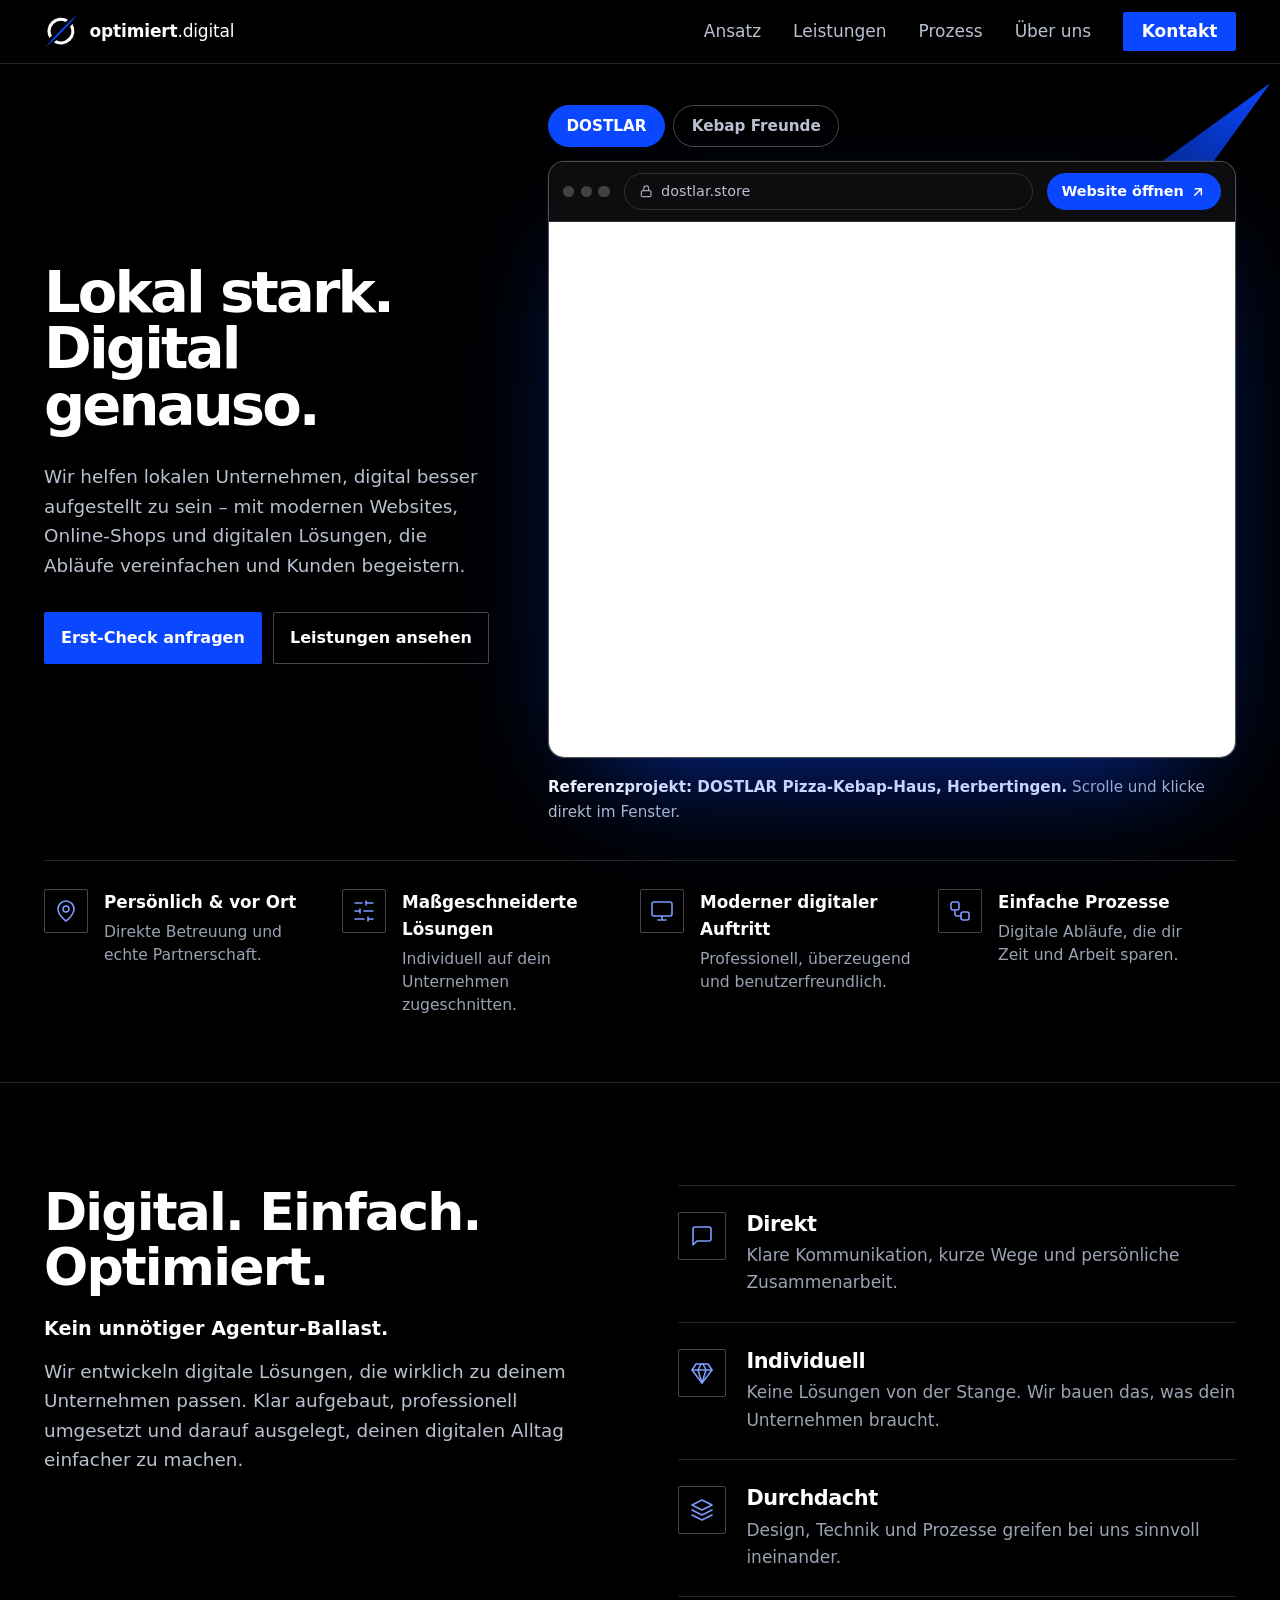
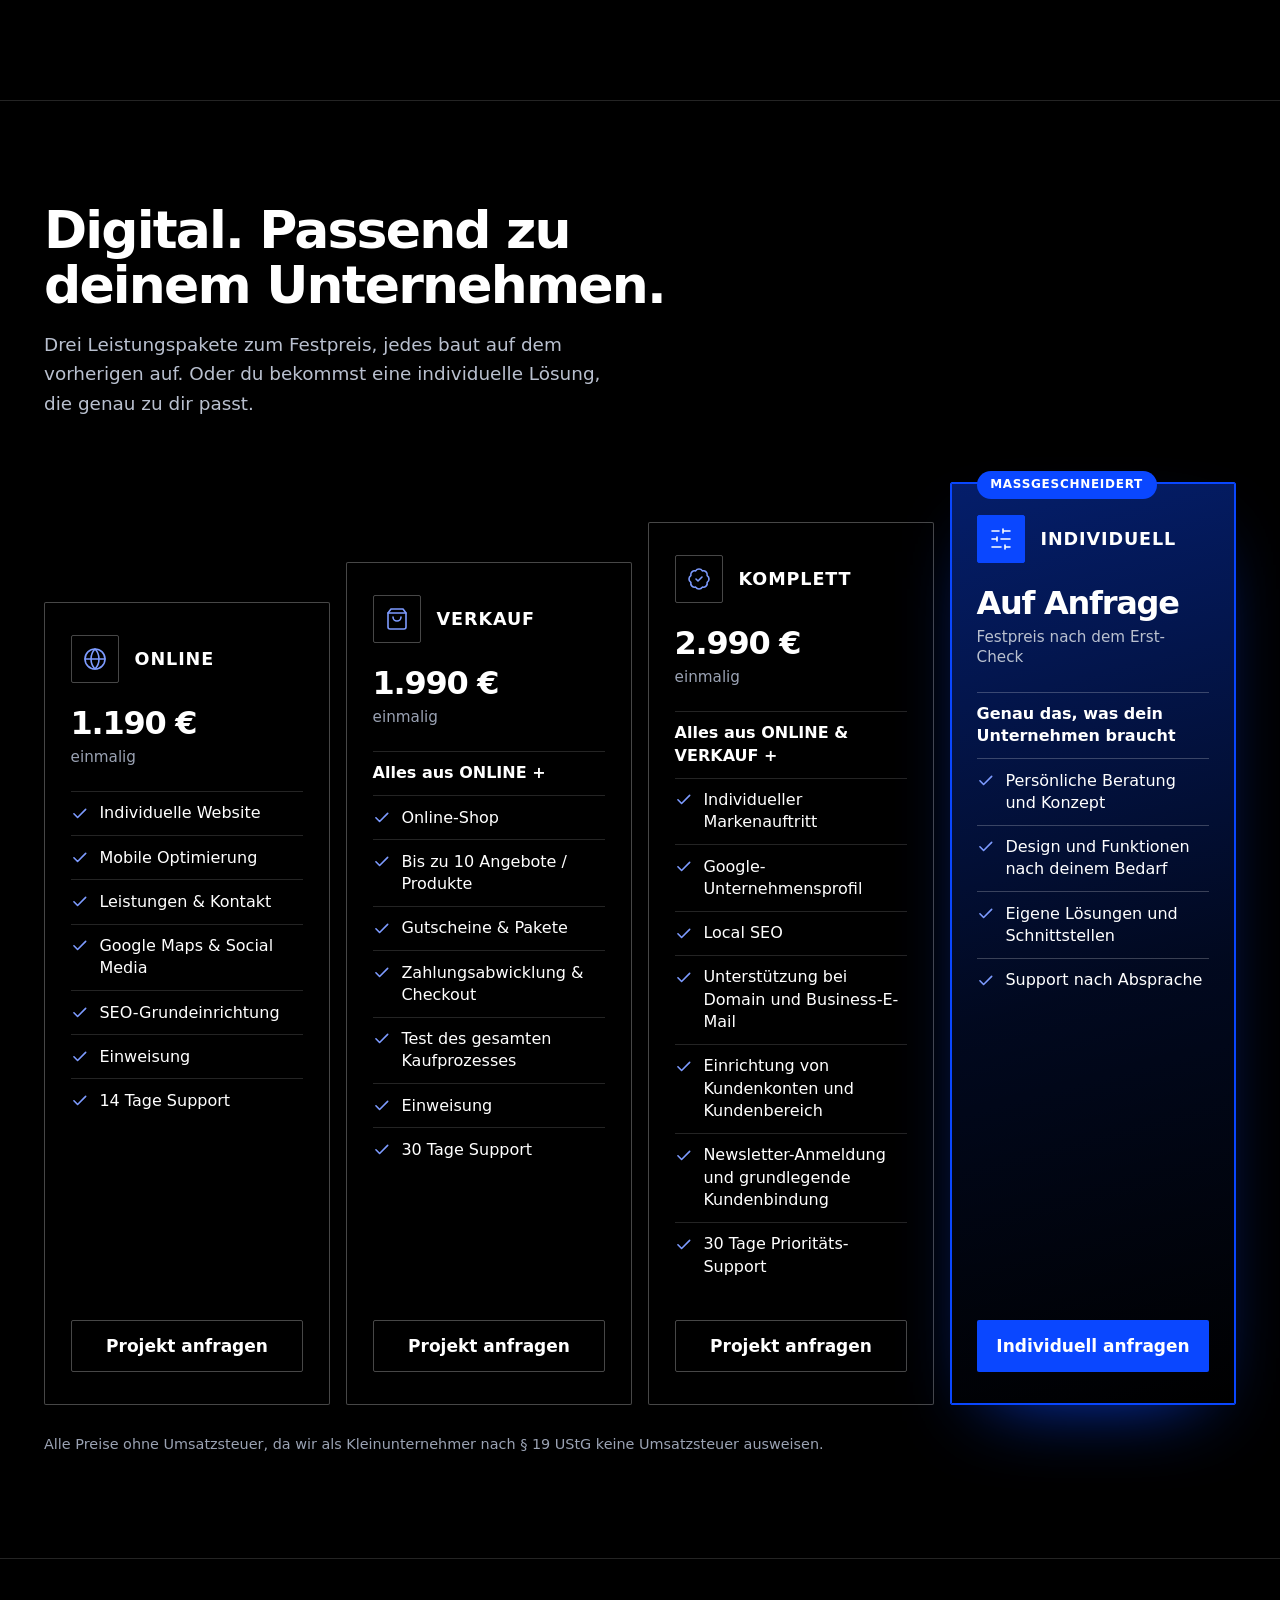
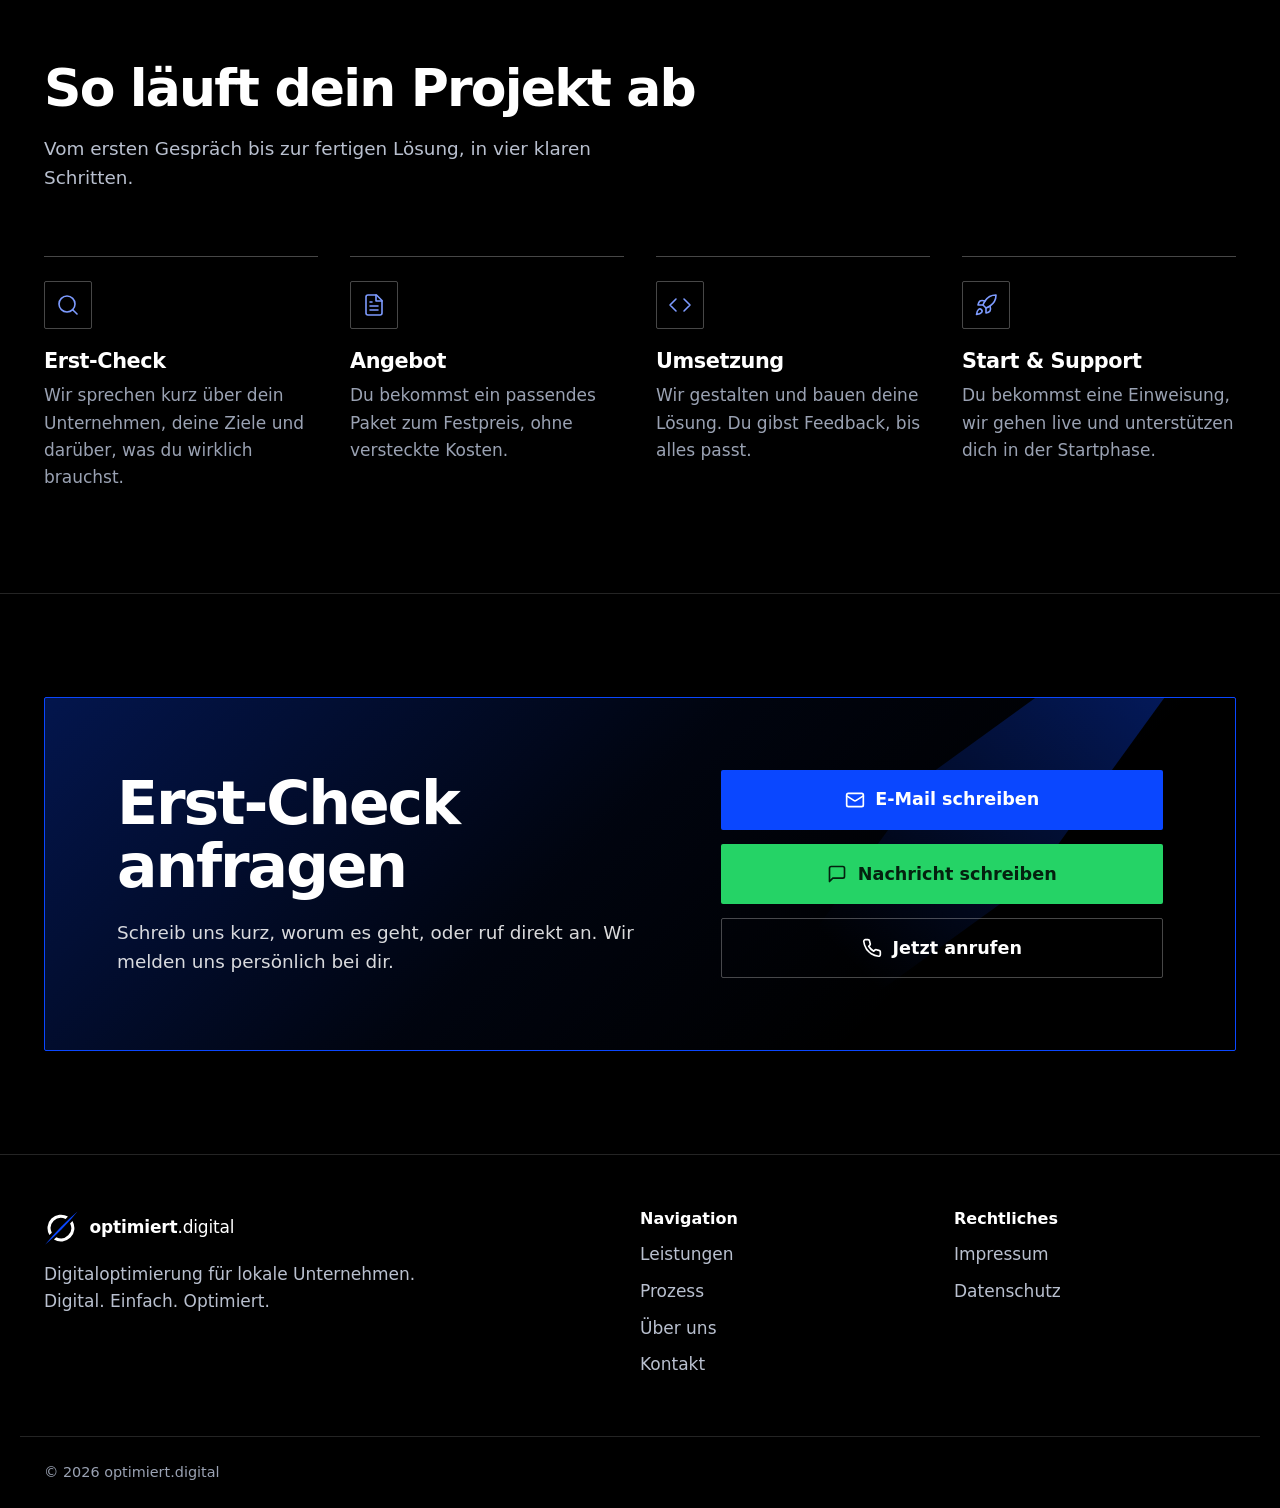
==== commit ca7f8c1d: "Add files via upload" ====
--- a/index.html
+++ b/index.html
@@ -124,7 +124,7 @@
             </div>
           </div>
           <div class="showcase-meta">
-            <p><strong id="ref-title">Referenzprojekt: DOSTLAR Pizza-Kebap-Haus, Herbertingen.</strong> Die komplette Website, gebaut von optimiert.digital. Scrolle und klicke direkt im Fenster.</p>
+            <p><strong id="ref-title">Referenzprojekt: DOSTLAR Pizza-Kebap-Haus, Herbertingen.</strong> Scrolle und klicke direkt im Fenster.</p>
             <a class="btn btn-primary" id="ref-open2" href="https://dostlar.store/" target="_blank" rel="noopener">Website öffnen<svg class="icon" aria-hidden="true"><use href="#i-arrow-ur"/></svg></a>
           </div>
         </div>
--- a/style.css
+++ b/style.css
@@ -0,0 +1,915 @@
+/* optimiert.digital – Schwarz, Blau, Weiß (Weiß nur für Text und Linien) */
+
+:root {
+  --black: #000;
+  --white: #fff;
+  --blue: #0a47ff;
+  --blue-hover: #2c62ff;
+  --blue-soft: #7d9bff;     /* Blau für Text und Icons auf Schwarz */
+  --muted: #9aa2b3;
+  --muted-light: #b9c0cf;
+  --line: rgba(255, 255, 255, .14);
+  --line-strong: rgba(255, 255, 255, .28);
+
+  --font: ui-sans-serif, system-ui, -apple-system, "Segoe UI", Roboto, "Helvetica Neue", Arial, sans-serif;
+  --maxw: 1240px;
+  --header-h: calc(64px + env(safe-area-inset-top, 0px));
+  --ease: cubic-bezier(.2, .7, .2, 1);
+}
+
+*, *::before, *::after { box-sizing: border-box; }
+
+html {
+  scroll-padding-top: calc(var(--header-h) + 16px);
+  -webkit-text-size-adjust: 100%;
+  -webkit-tap-highlight-color: transparent;
+  background: var(--black);
+  color-scheme: dark;
+}
+@media (prefers-reduced-motion: no-preference) {
+  html { scroll-behavior: smooth; }
+}
+
+body {
+  margin: 0;
+  font-family: var(--font);
+  font-size: 1.0625rem;
+  line-height: 1.6;
+  color: var(--white);
+  background: var(--black);
+  -webkit-font-smoothing: antialiased;
+  overflow-x: hidden;
+}
+
+img, svg { display: block; max-width: 100%; }
+a { color: inherit; }
+p { margin: 0 0 1rem; }
+ul, ol { margin: 0; padding: 0; list-style: none; }
+
+h1, h2, h3 { margin: 0; line-height: 1.05; letter-spacing: -.035em; font-weight: 800; text-wrap: balance; }
+h2 { font-size: clamp(1.9rem, 4.6vw, 3.25rem); }
+h3 { font-size: 1.3rem; letter-spacing: -.02em; line-height: 1.2; }
+
+:focus-visible {
+  outline: 3px solid var(--blue-soft);
+  outline-offset: 3px;
+}
+
+.wrap {
+  width: 100%;
+  max-width: var(--maxw);
+  margin-inline: auto;
+  padding-left: max(1.5rem, env(safe-area-inset-left));
+  padding-right: max(1.5rem, env(safe-area-inset-right));
+}
+@media (max-width: 520px) {
+  .wrap {
+    padding-left: max(1.15rem, env(safe-area-inset-left));
+    padding-right: max(1.15rem, env(safe-area-inset-right));
+  }
+}
+
+.skip {
+  position: absolute;
+  left: -999px;
+  top: 0;
+  background: var(--blue);
+  color: var(--white);
+  padding: .75rem 1rem;
+  z-index: 200;
+}
+.skip:focus { left: 0; }
+
+/* ---------- Icons ---------- */
+.icon {
+  width: 1.5rem;
+  height: 1.5rem;
+  fill: none;
+  stroke: currentColor;
+  stroke-width: 1.6;
+  stroke-linecap: round;
+  stroke-linejoin: round;
+  flex: none;
+}
+.ico {
+  display: inline-grid;
+  place-items: center;
+  width: 3rem;
+  height: 3rem;
+  flex: none;
+  color: var(--blue-soft);
+  border: 1px solid var(--line-strong);
+  border-radius: 2px;
+  transition: border-color .25s var(--ease), background-color .25s var(--ease), color .25s var(--ease);
+}
+
+/* ---------- Buttons ---------- */
+.btn {
+  display: inline-flex;
+  align-items: center;
+  justify-content: center;
+  gap: .65rem;
+  padding: .9rem 1.6rem;
+  border: 1px solid transparent;
+  border-radius: 2px;
+  font: inherit;
+  font-weight: 700;
+  line-height: 1.2;
+  text-decoration: none;
+  text-align: center;
+  cursor: pointer;
+  transition: background-color .2s var(--ease), border-color .2s var(--ease),
+              transform .2s var(--ease), box-shadow .2s var(--ease);
+}
+.btn .icon { width: 1.25rem; height: 1.25rem; stroke-width: 2; }
+.btn-small { padding: .55rem 1.1rem; }
+.btn-xl { padding: 1.15rem 1.9rem; font-size: 1.1rem; }
+.btn-primary { background: var(--blue); color: var(--white); }
+.btn-outline { border-color: var(--line-strong); color: var(--white); background: transparent; }
+.btn-wa { background: #25d366; color: #04210f; }
+
+/* ---------- Header ---------- */
+.site-header {
+  position: sticky;
+  top: 0;
+  z-index: 100;
+  height: var(--header-h);
+  padding-top: env(safe-area-inset-top, 0px);
+  background: var(--black);
+  border-bottom: 1px solid var(--line);
+}
+.bar {
+  display: flex;
+  align-items: center;
+  justify-content: space-between;
+  height: 100%;
+}
+
+.brand {
+  display: inline-flex;
+  align-items: center;
+  gap: .7rem;
+  text-decoration: none;
+  margin: 0;
+}
+.logo-mark { width: 2.15rem; height: 2.15rem; flex: none; }
+.wordmark { font-weight: 400; letter-spacing: -.01em; color: var(--white); }
+.wordmark b { font-weight: 800; }
+
+.nav { display: flex; align-items: center; gap: 2rem; }
+.nav a:not(.btn) {
+  position: relative;
+  padding: .35rem 0;
+  text-decoration: none;
+  font-weight: 500;
+  color: var(--muted-light);
+  transition: color .2s var(--ease);
+}
+.nav a:not(.btn)::after {
+  content: "";
+  position: absolute;
+  left: 0; right: 0; bottom: 0;
+  height: 2px;
+  background: var(--blue);
+  transform: scaleX(0);
+  transform-origin: left;
+  transition: transform .3s var(--ease);
+}
+
+.nav a[aria-current="page"] { color: var(--white); }
+.nav a[aria-current="page"]::after { transform: scaleX(1); }
+
+/* Mobil gibt es keine Navigation im Header, nur das Logo (Kontakt über die untere Leiste) */
+@media (max-width: 860px) {
+  .nav { display: none; }
+}
+
+/* ---------- Hero ---------- */
+.hero { padding-top: clamp(2.5rem, 6vw, 5rem); overflow-x: clip; }
+
+.hero-head {
+  display: grid;
+  grid-template-columns: 1.15fr .85fr;
+  gap: clamp(1.5rem, 5vw, 4rem);
+  align-items: end;
+}
+.hero h1 {
+  font-size: clamp(2.3rem, 9vw, 4.5rem);
+  line-height: .98;
+  letter-spacing: -.05em;
+}
+.lead {
+  max-width: 34rem;
+  font-size: clamp(1.05rem, 2.4vw, 1.2rem);
+  color: var(--muted-light);
+  margin-bottom: 1.5rem;
+}
+.actions { display: flex; flex-wrap: wrap; gap: .85rem; }
+
+/* Referenzprojekt im Browser-Fenster */
+.showcase { position: relative; margin-top: clamp(2rem, 5vw, 3.5rem); }
+
+/* Die blaue Klinge aus dem Logo als wiederkehrendes Motiv */
+.blade {
+  position: absolute;
+  z-index: 0;
+  top: -20%;
+  right: -4%;
+  width: 40%;
+  aspect-ratio: 1;
+  background: linear-gradient(225deg, var(--blue) 0%, rgba(10, 71, 255, 0) 80%);
+  clip-path: polygon(100% 0, 58% 58%, 0 100%, 42% 42%);
+  pointer-events: none;
+}
+.window {
+  position: relative;
+  z-index: 1;
+  overflow: hidden;
+  border: 1px solid var(--line-strong);
+  border-radius: .9rem;
+  background: #0b0b0d;
+  box-shadow: 0 40px 100px -40px rgba(10, 71, 255, .55);
+}
+.window-bar {
+  display: flex;
+  align-items: center;
+  gap: .9rem;
+  padding: .65rem .9rem;
+  border-bottom: 1px solid var(--line);
+  background: #0d0d10;
+}
+.dots { display: flex; gap: .4rem; flex: none; }
+.dots i { width: .7rem; height: .7rem; border-radius: 50%; background: rgba(255, 255, 255, .22); }
+.url {
+  display: flex;
+  align-items: center;
+  gap: .5rem;
+  flex: 1;
+  min-width: 0;
+  padding: .4rem .85rem;
+  border: 1px solid var(--line);
+  border-radius: 999px;
+  font-size: .9rem;
+  color: var(--muted-light);
+  white-space: nowrap;
+  overflow: hidden;
+  text-overflow: ellipsis;
+}
+.url .icon { width: .9rem; height: .9rem; stroke-width: 2; color: var(--muted); }
+.open {
+  display: inline-flex;
+  align-items: center;
+  gap: .4rem;
+  flex: none;
+  padding: .45rem .9rem;
+  border-radius: 999px;
+  background: var(--blue);
+  color: var(--white);
+  font-size: .9rem;
+  font-weight: 700;
+  text-decoration: none;
+  white-space: nowrap;
+  transition: background-color .2s var(--ease), transform .2s var(--ease);
+}
+.open .icon { width: 1rem; height: 1rem; stroke-width: 2.2; }
+
+.window-body {
+  position: relative;
+  height: clamp(440px, 74vh, 780px);
+  background: #14110f;
+  overflow: hidden;
+}
+.window-body::before {
+  content: "Vorschau wird geladen …";
+  position: absolute;
+  inset: 0;
+  display: grid;
+  place-items: center;
+  color: var(--muted);
+  font-size: .95rem;
+}
+.window-body iframe {
+  position: absolute;
+  top: 0;
+  left: 0;
+  width: 100%;
+  height: 100%;
+  border: 0;
+  background: #14110f;
+  transform-origin: 0 0;
+}
+
+/* Auswahl zwischen den Referenzprojekten */
+.ref-tabs { position: relative; z-index: 2; display: flex; flex-wrap: wrap; gap: .5rem; margin-bottom: .9rem; }
+.ref-tab {
+  padding: .5rem 1.1rem;
+  border: 1px solid var(--line-strong);
+  border-radius: 999px;
+  background: transparent;
+  color: var(--muted-light);
+  font: inherit;
+  font-size: .95rem;
+  font-weight: 700;
+  cursor: pointer;
+  transition: background-color .2s var(--ease), border-color .2s var(--ease), color .2s var(--ease);
+}
+.ref-tab:is(:hover, :focus-visible, :active) { border-color: var(--blue-soft); color: var(--white); }
+.ref-tab[aria-pressed="true"] { background: var(--blue); border-color: var(--blue); color: var(--white); }
+@media (max-width: 560px) {
+  .ref-tab { flex: 1 1 0; padding-inline: .5rem; }
+}
+
+/* Handys: Seite nicht im Fenster "verlieren", erst nach Tippen im Fenster scrollen */
+.activate { display: none; }
+@media (hover: none) {
+  .window-body:not(.is-live) iframe { pointer-events: none; }
+  .activate {
+    position: absolute;
+    inset: 0;
+    z-index: 2;
+    display: flex;
+    align-items: flex-end;
+    justify-content: center;
+    padding: 0 1rem 1.25rem;
+    border: 0;
+    background: linear-gradient(transparent 55%, rgba(0, 0, 0, .7));
+    color: var(--white);
+    font: inherit;
+    font-weight: 700;
+    cursor: pointer;
+  }
+  .activate span { padding: .75rem 1.3rem; border-radius: 999px; background: var(--blue); }
+  .window-body.is-live .activate { display: none; }
+}
+
+.showcase-meta {
+  display: flex;
+  flex-wrap: wrap;
+  align-items: center;
+  justify-content: space-between;
+  gap: 1rem 2rem;
+  margin-top: 1.5rem;
+}
+.showcase-meta p { max-width: 42rem; margin: 0; color: var(--muted-light); }
+.showcase-meta strong { color: var(--white); }
+
+.usp {
+  margin-top: clamp(3rem, 7vw, 5.5rem);
+  display: grid;
+  grid-template-columns: repeat(4, 1fr);
+  border-top: 1px solid var(--line);
+}
+.usp li {
+  display: flex;
+  flex-direction: column;
+  gap: 1.1rem;
+  padding: 2rem 1.5rem 2.75rem 0;
+}
+.usp strong { display: block; font-size: 1.05rem; margin-bottom: .3rem; }
+.usp div span { display: block; color: var(--muted); font-size: .975rem; line-height: 1.5; }
+
+@media (min-width: 901px) {
+  .hero h1 { font-size: clamp(2.75rem, 5.4vw, 4.5rem); }
+}
+
+/* Desktop: Text links, großes Fenster rechts, Vorteile als Reihe darunter */
+@media (min-width: 1100px) {
+  .hero { padding-top: clamp(2rem, 4.5vh, 3.5rem); overflow-x: clip; }
+  .hero-grid {
+    display: grid;
+    grid-template-columns: minmax(0, .78fr) minmax(0, 1.22fr);
+    column-gap: clamp(2.5rem, 5vw, 5rem);
+    align-items: center;
+  }
+  .hero-head { display: block; grid-column: 1; grid-row: 1; }
+  .hero h1 { font-size: clamp(2.9rem, 4.5vw, 4.1rem); margin-bottom: 1.75rem; }
+  .hero-side .lead { font-size: 1.15rem; max-width: 29rem; }
+  .hero-side .actions { margin-top: 2rem; flex-wrap: nowrap; gap: .7rem; }
+  .hero-side .actions .btn { padding: .95rem 1rem; font-size: 1rem; white-space: nowrap; }
+
+  .showcase { grid-column: 2; grid-row: 1; margin-top: 0; }
+  .window-body { height: clamp(420px, calc(100vh - 365px), 650px); }
+  .window { border-radius: 1rem; box-shadow: 0 50px 120px -50px rgba(10, 71, 255, .7), 0 0 0 1px rgba(255, 255, 255, .04); }
+  .blade { top: -3%; right: -5%; width: 42%; }
+
+  /* Der Öffnen-Button sitzt schon in der Fensterleiste */
+  .showcase-meta { margin-top: 1.1rem; }
+  .showcase-meta .btn { display: none; }
+  .showcase-meta p { font-size: .95rem; max-width: none; }
+
+  .usp { grid-column: 1 / -1; grid-row: 2; margin-top: clamp(1.5rem, 4vh, 3rem); }
+  .usp li { flex-direction: row; align-items: flex-start; gap: 1rem; padding: 1.75rem 1.5rem 2rem 0; }
+  .usp .ico { width: 2.75rem; height: 2.75rem; }
+}
+
+@media (max-width: 900px) {
+  .hero-head { grid-template-columns: 1fr; align-items: start; }
+  .blade { top: -12%; right: -3%; width: 46%; }
+  .usp { grid-template-columns: repeat(2, 1fr); }
+  .usp li { padding-right: 1.25rem; }
+}
+@media (max-width: 560px) {
+  .actions .btn { flex: 1 1 100%; padding-block: 1.05rem; }
+  .dots { display: none; }
+  .url { padding-inline: .7rem; font-size: .85rem; }
+  .url .icon { display: none; }
+  .window-body { height: clamp(420px, 68vh, 600px); }
+  .showcase-meta .btn { width: 100%; padding-block: 1.05rem; }
+  .usp { grid-template-columns: 1fr; margin-top: 2.5rem; }
+  .usp li {
+    flex-direction: row;
+    align-items: flex-start;
+    gap: 1rem;
+    padding: 1.35rem 0;
+    border-bottom: 1px solid var(--line);
+  }
+  .usp li:last-child { border-bottom: 0; padding-bottom: 0; }
+  .usp .ico { width: 2.75rem; height: 2.75rem; }
+}
+
+/* Einmaliger Einstieg beim Laden der Seite */
+@media (prefers-reduced-motion: no-preference) {
+  .hero-head > * { animation: rise .7s var(--ease) both; }
+  .hero-head > :nth-child(2) { animation-delay: .1s; }
+  .showcase { animation: rise .8s var(--ease) .2s both; }
+  .blade { animation: slice 1s var(--ease) .5s both; }
+}
+@keyframes rise {
+  from { opacity: 0; transform: translateY(18px); }
+  to   { opacity: 1; transform: none; }
+}
+@keyframes slice {
+  from { opacity: 0; transform: translate(12%, -12%); }
+  to   { opacity: 1; transform: none; }
+}
+
+/* ---------- Sektionen ---------- */
+.section { padding-block: clamp(3.5rem, 8vw, 6.5rem); }
+.section + .section { border-top: 1px solid var(--line); }
+.hero + .section { margin-top: clamp(1rem, 3vw, 2rem); border-top: 1px solid var(--line); }
+
+.section-head { max-width: 44rem; margin-bottom: clamp(2.25rem, 5vw, 4rem); }
+.section-head h2 { margin-bottom: 1.1rem; }
+
+.split {
+  display: grid;
+  grid-template-columns: 1fr 1fr;
+  gap: clamp(2.25rem, 6vw, 5rem);
+  align-items: start;
+}
+@media (max-width: 860px) {
+  .split { grid-template-columns: 1fr; }
+}
+
+.sub { font-size: 1.2rem; font-weight: 700; margin: 1.25rem 0 .75rem; }
+.body-lg { max-width: 36rem; font-size: clamp(1.05rem, 2.3vw, 1.15rem); color: var(--muted-light); }
+.split h2 { margin-bottom: 1.25rem; }
+
+/* Ansatz */
+.principles li {
+  display: flex;
+  gap: 1.25rem;
+  padding: 1.6rem 0;
+  border-top: 1px solid var(--line);
+  transition: border-color .3s var(--ease);
+}
+.principles li:last-child { border-bottom: 1px solid var(--line); }
+.principles h3 { margin-bottom: .35rem; }
+.principles p { margin: 0; color: var(--muted); }
+
+/* ---------- Leistungen: Treppe ---------- */
+.steps {
+  display: grid;
+  grid-template-columns: repeat(4, 1fr);
+  gap: 1rem;
+  align-items: stretch;
+}
+.tier {
+  position: relative;
+  display: flex;
+  flex-direction: column;
+  padding: 2rem 1.6rem;
+  background: var(--black);
+  border: 1px solid var(--line-strong);
+  border-radius: 2px;
+  transition: border-color .3s var(--ease), transform .3s var(--ease), box-shadow .3s var(--ease);
+}
+.tier:nth-child(1) { margin-top: 7.5rem; }
+.tier:nth-child(2) { margin-top: 5rem; }
+.tier:nth-child(3) { margin-top: 2.5rem; }
+
+/* Individuelle Lösung: die hervorgehobene Karte */
+.tier-custom {
+  border-color: var(--blue);
+  background: linear-gradient(165deg, rgba(10, 71, 255, .42), rgba(10, 71, 255, .12) 55%, rgba(0, 0, 0, 0));
+  box-shadow: 0 0 0 1px var(--blue) inset, 0 30px 80px -40px rgba(10, 71, 255, .9);
+}
+.tier-custom .ico { color: var(--white); border-color: var(--blue); background: var(--blue); }
+.tier-custom .price span { color: var(--muted-light); }
+.tier-custom .checks li { border-top-color: rgba(255, 255, 255, .22); }
+.tier-flag {
+  position: absolute;
+  top: -.8rem;
+  left: 1.6rem;
+  padding: .3rem .85rem;
+  border-radius: 999px;
+  background: var(--blue);
+  color: var(--white);
+  font-size: .75rem;
+  font-weight: 800;
+  letter-spacing: .06em;
+  text-transform: uppercase;
+}
+
+.tier-head { display: flex; align-items: center; gap: 1rem; margin-bottom: 1.5rem; }
+.tier h3 { font-size: 1.1rem; letter-spacing: .05em; }
+
+.price {
+  font-size: clamp(1.9rem, 2.5vw, 2.4rem);
+  font-weight: 800;
+  letter-spacing: -.04em;
+  line-height: 1;
+  margin-bottom: 1.5rem;
+}
+.price span { display: block; margin-top: .45rem; font-size: .95rem; font-weight: 500; letter-spacing: 0; line-height: 1.35; color: var(--muted); }
+.price-note { margin: 1.75rem 0 0; color: var(--muted); font-size: .9rem; }
+
+.checks { margin: 0 0 2rem; }
+.checks li {
+  display: flex;
+  gap: .7rem;
+  align-items: flex-start;
+  padding: .65rem 0;
+  border-top: 1px solid var(--line);
+  font-size: 1rem;
+  line-height: 1.4;
+}
+.checks .icon { width: 1.1rem; height: 1.1rem; margin-top: .15rem; color: var(--blue-soft); stroke-width: 2.2; }
+.checks li.includes { font-weight: 800; }
+.tier .btn { margin-top: auto; }
+@media (min-width: 1100px) { .tier .btn { padding-inline: .75rem; white-space: nowrap; } }
+
+@media (max-width: 1100px) {
+  .steps { grid-template-columns: repeat(2, 1fr); }
+  .tier:nth-child(n) { margin-top: 0; }
+  .tier-custom { margin-top: 0; }
+}
+@media (max-width: 700px) {
+  .steps { grid-template-columns: 1fr; row-gap: 1.5rem; }
+  .tier { padding: 1.75rem 1.4rem; }
+  .tier-flag { left: 1.4rem; }
+  .tier .btn { padding-block: 1.05rem; }
+}
+
+/* ---------- Prozess ---------- */
+.process {
+  display: grid;
+  grid-template-columns: repeat(4, 1fr);
+  gap: 2rem;
+}
+.process li {
+  padding-top: 1.5rem;
+  border-top: 1px solid var(--line-strong);
+  transition: border-color .3s var(--ease);
+}
+.process .ico { margin-bottom: 1.25rem; }
+.process h3 { margin-bottom: .5rem; }
+.process p { margin: 0; color: var(--muted); }
+
+@media (max-width: 960px) { .process { grid-template-columns: repeat(2, 1fr); } }
+@media (max-width: 560px) {
+  .process { grid-template-columns: 1fr; gap: 0; }
+  .process li {
+    display: grid;
+    grid-template-columns: auto 1fr;
+    column-gap: 1rem;
+    padding: 1.4rem 0;
+  }
+  .process .ico { grid-row: 1 / span 2; margin: 0; width: 2.75rem; height: 2.75rem; }
+  .process h3 { align-self: end; margin-bottom: .25rem; }
+  .process li:last-child { border-bottom: 1px solid var(--line-strong); }
+}
+
+/* ---------- Über uns ---------- */
+.eyebrow {
+  margin: 0 0 1.25rem;
+  font-size: .8rem;
+  font-weight: 700;
+  letter-spacing: .14em;
+  text-transform: uppercase;
+  color: var(--blue);
+}
+.about-head {
+  display: grid;
+  grid-template-columns: 1.2fr .8fr;
+  gap: clamp(1.5rem, 5vw, 4rem);
+  align-items: end;
+  margin-bottom: clamp(2.25rem, 5vw, 4rem);
+}
+.about-title {
+  font-size: clamp(2.6rem, 8vw, 6rem);
+  line-height: .95;
+  letter-spacing: -.055em;
+}
+.about-title span { color: var(--blue); }
+.about-text .body-lg { color: var(--muted); }
+.about-text .body-lg:last-child { margin-bottom: 0; }
+
+.about-cards {
+  display: grid;
+  grid-template-columns: 1fr 1fr;
+  gap: 1.25rem;
+}
+.card {
+  position: relative;
+  display: flex;
+  flex-direction: column;
+  gap: clamp(2rem, 6vw, 4.5rem);
+  padding: clamp(1.5rem, 3vw, 3rem);
+  border: 1px solid var(--line);
+  border-radius: 1.5rem;
+  background: linear-gradient(160deg, rgba(255, 255, 255, .035), rgba(255, 255, 255, 0) 55%);
+  transition: border-color .3s var(--ease), transform .3s var(--ease), box-shadow .3s var(--ease);
+}
+.card h3 { font-size: clamp(1.8rem, 3.4vw, 2.4rem); letter-spacing: -.04em; margin-bottom: .9rem; }
+.card-body p:last-child { margin-bottom: 0; }
+.card .card-body > p:not(.eyebrow):not(.card-strong) { color: var(--muted); }
+.card .eyebrow { margin-bottom: .9rem; font-size: .75rem; }
+.card-strong { font-weight: 700; margin-bottom: .75rem; }
+
+.ico-box {
+  display: grid;
+  place-items: center;
+  width: 4.25rem;
+  height: 4.25rem;
+  flex: none;
+  border: 1px solid var(--line);
+  border-radius: 1.1rem;
+  background: rgba(255, 255, 255, .03);
+}
+.ico-box .logo-mark { width: 2.4rem; height: 2.4rem; }
+.ico-box img { width: 2.25rem; height: 2.25rem; object-fit: contain; }
+.ico-box img ~ .icon-fallback { display: none; }
+.ico-box .icon-fallback { width: 2rem; height: 2rem; }
+
+/* Shopify-Karte mit grünem Akzent wie im Entwurf */
+.card-shopify {
+  --shop: #a4d65e;
+  border-color: rgba(164, 214, 94, .22);
+  background: linear-gradient(200deg, rgba(164, 214, 94, .09), rgba(164, 214, 94, 0) 45%);
+}
+.card-shopify .eyebrow { color: var(--shop); }
+.card-shopify .ico-box { border-color: rgba(164, 214, 94, .28); color: var(--shop); }
+.badge {
+  position: absolute;
+  top: clamp(1.5rem, 3vw, 3rem);
+  right: clamp(1.5rem, 3vw, 3rem);
+  padding: .5rem 1rem;
+  border: 1px solid rgba(164, 214, 94, .35);
+  border-radius: .6rem;
+  background: rgba(164, 214, 94, .07);
+  color: var(--shop);
+  font-size: .72rem;
+  font-weight: 700;
+  letter-spacing: .12em;
+  text-transform: uppercase;
+}
+.grid-checks {
+  display: grid;
+  grid-template-columns: 1fr 1fr;
+  margin-top: 1.75rem;
+  border: 1px solid var(--line);
+  border-radius: .25rem;
+}
+.grid-checks li {
+  display: flex;
+  align-items: center;
+  gap: .65rem;
+  padding: 1.05rem 1.1rem;
+  font-size: .95rem;
+  line-height: 1.35;
+  border-bottom: 1px solid var(--line);
+}
+.grid-checks li:nth-child(odd) { border-right: 1px solid var(--line); }
+.grid-checks li:nth-last-child(-n + 2) { border-bottom: 0; }
+.grid-checks .icon { width: 1.1rem; height: 1.1rem; color: var(--shop); stroke-width: 2.4; }
+
+@media (max-width: 900px) {
+  .about-head { grid-template-columns: 1fr; align-items: start; }
+  .about-cards { grid-template-columns: 1fr; }
+  .card { gap: 2.25rem; }
+}
+@media (max-width: 480px) {
+  .grid-checks { grid-template-columns: 1fr; }
+  .grid-checks li:nth-child(odd) { border-right: 0; }
+  .grid-checks li:nth-last-child(2) { border-bottom: 1px solid var(--line); }
+}
+
+/* ---------- Kontakt: CTA ---------- */
+.cta {
+  position: relative;
+  overflow: hidden;
+  display: grid;
+  grid-template-columns: 1.1fr .9fr;
+  gap: clamp(2rem, 5vw, 4rem);
+  align-items: center;
+  padding: clamp(2rem, 6vw, 4.5rem);
+  border: 1px solid var(--blue);
+  border-radius: 2px;
+  background: linear-gradient(135deg, rgba(10, 71, 255, .3) 0%, rgba(10, 71, 255, .06) 45%, rgba(0, 0, 0, 0) 75%);
+  transition: box-shadow .4s var(--ease);
+}
+.cta-blade {
+  position: absolute;
+  right: -6%;
+  bottom: -30%;
+  width: 55%;
+  aspect-ratio: 1;
+  background: linear-gradient(225deg, rgba(10, 71, 255, .55) 0%, rgba(10, 71, 255, 0) 70%);
+  clip-path: polygon(100% 0, 58% 58%, 0 100%, 42% 42%);
+  pointer-events: none;
+}
+.cta-copy, .cta-actions { position: relative; z-index: 1; }
+.cta h2 { font-size: clamp(2.1rem, 5.5vw, 3.75rem); margin-bottom: 1.25rem; }
+.cta .body-lg { color: var(--white); opacity: .85; margin-bottom: 0; }
+
+.cta-actions { display: grid; gap: .9rem; }
+
+@media (max-width: 860px) {
+  .cta { grid-template-columns: 1fr; }
+  .cta-blade { width: 80%; bottom: -25%; }
+}
+
+/* ---------- Footer ---------- */
+.site-footer {
+  background: var(--black);
+  border-top: 1px solid var(--line);
+  padding-top: 3.5rem;
+}
+.footer-grid {
+  display: grid;
+  grid-template-columns: 2fr 1fr 1fr;
+  gap: 2.25rem 2rem;
+  padding-bottom: 3rem;
+}
+.brand-footer { margin-bottom: 1rem; }
+.muted-light { color: var(--muted-light); }
+.footer-title { font-size: 1rem; letter-spacing: 0; margin-bottom: .85rem; }
+.site-footer li { margin-bottom: .45rem; }
+.site-footer a:not(.brand) {
+  display: inline-block;
+  padding-bottom: .15rem;
+  color: var(--muted-light);
+  text-decoration: none;
+  background: linear-gradient(var(--blue), var(--blue)) left bottom / 0 2px no-repeat;
+  transition: color .2s var(--ease), background-size .3s var(--ease);
+}
+.copyright {
+  padding-top: 1.5rem;
+  padding-bottom: calc(1.5rem + env(safe-area-inset-bottom, 0px));
+  border-top: 1px solid var(--line);
+  color: var(--muted);
+  font-size: .9rem;
+}
+@media (max-width: 700px) {
+  .footer-grid { grid-template-columns: 1fr 1fr; }
+  .footer-grid > div:first-child { grid-column: 1 / -1; }
+  .copyright { padding-bottom: calc(6rem + env(safe-area-inset-bottom, 0px)); }
+}
+
+/* ---------- Schnellzugriff am Handy ---------- */
+.dock { display: none; }
+@media (max-width: 860px) {
+  .dock {
+    position: fixed;
+    left: 0;
+    right: 0;
+    bottom: 0;
+    z-index: 80;
+    display: grid;
+    grid-template-columns: 1fr 1fr;
+    gap: .6rem;
+    padding: .7rem max(1.15rem, env(safe-area-inset-right)) calc(.7rem + env(safe-area-inset-bottom, 0px)) max(1.15rem, env(safe-area-inset-left));
+    background: rgba(0, 0, 0, .94);
+    border-top: 1px solid var(--line);
+    -webkit-backdrop-filter: blur(8px);
+    backdrop-filter: blur(8px);
+    transform: translateY(110%);
+    transition: transform .35s var(--ease);
+  }
+  .dock.show { transform: none; }
+  .dock .btn { padding: .95rem 1rem; }
+}
+
+/* ---------- Rechtsseiten (Impressum, Datenschutz) ---------- */
+.legal { padding-block: clamp(2.5rem, 7vw, 5.5rem); }
+.legal .wrap { max-width: 1040px; }
+.legal p, .legal ul, .legal address, .legal .box { max-width: 46rem; }
+.legal h1 { font-size: clamp(1.7rem, 7vw, 3.5rem); margin-bottom: 2rem; overflow-wrap: anywhere; }
+.legal h2 { font-size: 1.4rem; letter-spacing: -.02em; line-height: 1.2; margin: 2.75rem 0 .75rem; }
+.legal h3 { font-size: 1.1rem; letter-spacing: -.01em; margin: 1.75rem 0 .5rem; }
+.legal p, .legal li { color: var(--muted-light); overflow-wrap: anywhere; }
+.legal ul { list-style: disc; padding-left: 1.25rem; margin: 0 0 1rem; }
+.legal li { margin-bottom: .25rem; }
+.legal a { color: var(--blue-soft); text-underline-offset: 3px; }
+.legal .caps { text-transform: none; font-size: .95rem; }
+.legal .meta { margin: -1rem 0 2rem; color: var(--muted); font-size: .95rem; }
+.legal address { margin: 0 0 1rem; font-style: normal; color: var(--muted-light); line-height: 1.7; overflow-wrap: anywhere; }
+.legal address strong, .legal li strong { color: var(--white); }
+.legal section:first-of-type h2 { margin-top: 2rem; }
+
+/* Überblickstabelle (Datenschutz): am Handy als Karten */
+.table-wrap { margin: 0 0 1rem; border: 1px solid var(--line); border-radius: 2px; overflow-x: auto; }
+.legal table { width: 100%; table-layout: fixed; border-collapse: collapse; font-size: .88rem; line-height: 1.45; }
+.legal th, .legal td { overflow-wrap: break-word; hyphens: auto; }
+.legal thead th:nth-child(1) { width: 19%; }
+.legal thead th:nth-child(2) { width: 24%; }
+.legal thead th:nth-child(3) { width: 19%; }
+.legal thead th:nth-child(4) { width: 18%; }
+.legal thead th:nth-child(5) { width: 20%; }
+.legal caption { padding: .85rem 1rem; text-align: left; color: var(--muted); font-size: .88rem; border-bottom: 1px solid var(--line); }
+.legal th, .legal td { padding: .8rem .85rem; text-align: left; vertical-align: top; border-bottom: 1px solid var(--line); color: var(--muted-light); }
+.legal thead th { color: var(--white); font-size: .72rem; letter-spacing: .03em; text-transform: uppercase; }
+.legal tbody th { color: var(--white); font-weight: 700; }
+.legal tbody tr:last-child > * { border-bottom: 0; }
+@media (max-width: 760px) {
+  .legal thead { display: block; position: absolute; width: 1px; height: 1px; overflow: hidden; clip-path: inset(50%); white-space: nowrap; }
+  .legal table, .legal caption, .legal tbody, .legal tr, .legal th, .legal td { display: block; }
+  .legal tbody tr { padding: .5rem 0; border-bottom: 1px solid var(--line-strong); }
+  .legal tbody tr:last-child { border-bottom: 0; }
+  .legal th, .legal td { padding: .4rem 1rem; border-bottom: 0; }
+  .legal td::before { content: attr(data-label); display: block; color: var(--muted); font-size: .75rem; letter-spacing: .06em; text-transform: uppercase; }
+  .legal tbody th { font-size: 1.05rem; padding-top: .6rem; }
+}
+
+.box { margin: 1.5rem 0; padding: 1.25rem 1.5rem; border: 1px solid var(--blue); border-radius: 2px; background: rgba(10, 71, 255, .1); }
+.box h3 { margin-top: 0; }
+.box p:last-child { margin-bottom: 0; }
+
+/* Offene Punkte, die noch bestätigt werden müssen */
+mark.todo { padding: .05em .35em; border-radius: 2px; background: #ffd84d; color: #000; font-weight: 600; }
+
+/* ---------- Hover, Fingertipp und Fokus ---------- */
+/* Gilt am Desktop per Maus und am Handy per Tippen (:active)
+   sowie für das Element, das auf dem Handy gerade mittig im Bild steht (.is-active, per JS). */
+
+.btn-primary:is(:hover, :focus-visible, :active) {
+  background: var(--blue-hover);
+  transform: translateY(-2px);
+  box-shadow: 0 10px 30px -10px rgba(10, 71, 255, .8);
+}
+.btn-outline:is(:hover, :focus-visible, :active) {
+  border-color: var(--blue-soft);
+  background: rgba(10, 71, 255, .18);
+  transform: translateY(-2px);
+}
+.btn-wa:is(:hover, :focus-visible, :active) {
+  background: #3ee37c;
+  transform: translateY(-2px);
+  box-shadow: 0 10px 30px -10px rgba(37, 211, 102, .7);
+}
+.btn:active { transform: translateY(0) scale(.985); }
+
+.nav a:not(.btn):is(:hover, :focus-visible) { color: var(--white); }
+.nav a:not(.btn):is(:hover, :focus-visible)::after { transform: scaleX(1); }
+
+.open:is(:hover, :focus-visible, :active) { background: var(--blue-hover); transform: translateY(-1px); }
+
+.usp li:is(:hover, :active, .is-active) .ico,
+.principles li:is(:hover, :active, .is-active) .ico,
+.process li:is(:hover, :active, .is-active) .ico {
+  color: var(--white);
+  border-color: var(--blue);
+  background: var(--blue);
+}
+.principles li:is(:hover, :active, .is-active),
+.process li:is(:hover, :active, .is-active) { border-top-color: var(--blue); }
+
+.tier:is(:hover, :active, .is-active) {
+  border-color: var(--blue);
+  transform: translateY(-6px);
+  box-shadow: 0 24px 60px -24px rgba(10, 71, 255, .7);
+}
+.tier:is(:hover, :active, .is-active) .ico { border-color: var(--blue); background: rgba(10, 71, 255, .14); }
+.tier-custom:is(:hover, :active, .is-active) { box-shadow: 0 0 0 1px var(--blue) inset, 0 30px 80px -30px rgba(10, 71, 255, 1); }
+.tier-custom:is(:hover, :active, .is-active) .ico { background: var(--blue); }
+
+.card:is(:hover, :active, .is-active) {
+  border-color: var(--blue);
+  transform: translateY(-4px);
+  box-shadow: 0 24px 60px -24px rgba(10, 71, 255, .7);
+}
+.card-shopify:is(:hover, :active, .is-active) {
+  border-color: var(--shop);
+  box-shadow: 0 24px 60px -24px rgba(164, 214, 94, .45);
+}
+
+.cta:is(:hover, .is-active) { box-shadow: 0 30px 80px -30px rgba(10, 71, 255, .8); }
+
+.site-footer a:not(.brand):is(:hover, :focus-visible, :active) { color: var(--white); background-size: 100% 2px; }
+.legal a:is(:hover, :active) { color: var(--white); }
+
+@media (prefers-reduced-motion: reduce) {
+  *, *::before, *::after { transition: none !important; animation: none !important; }
+  .tier, .card, .btn, .open { transform: none !important; }
+}
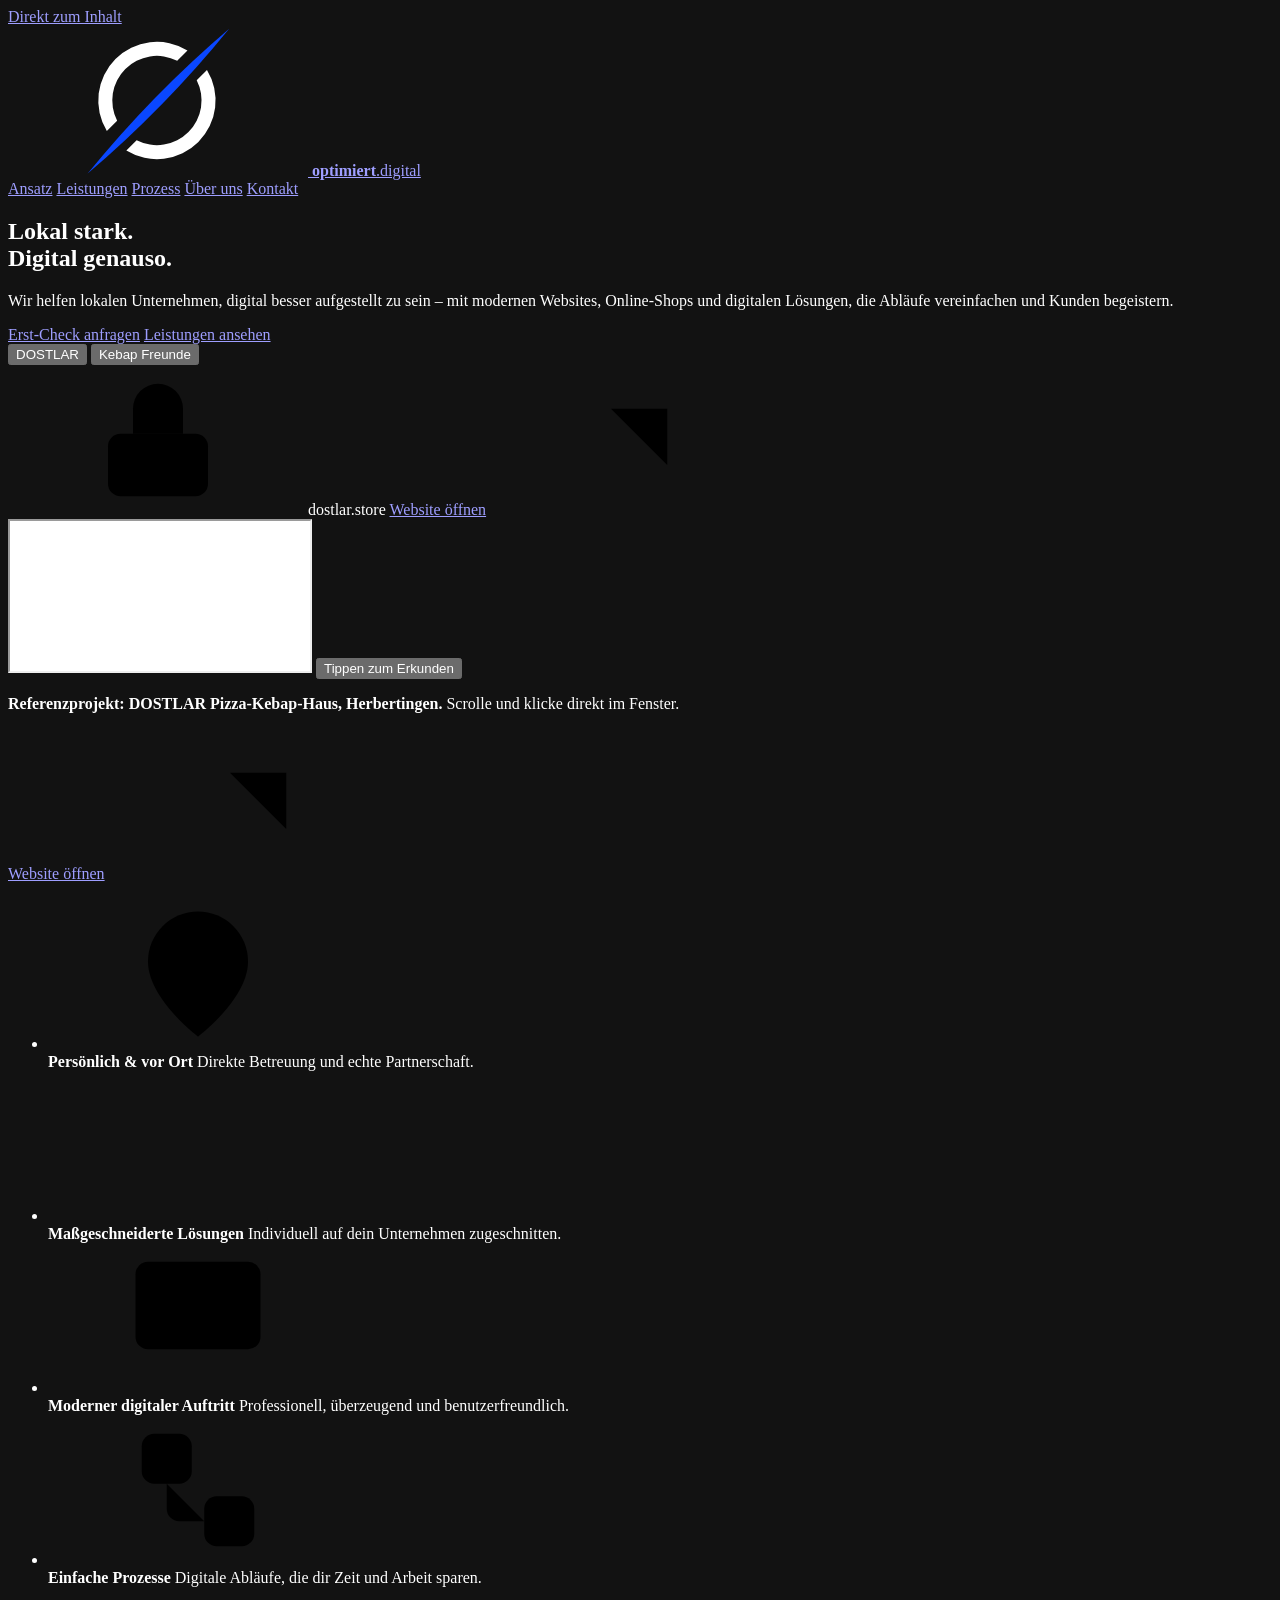
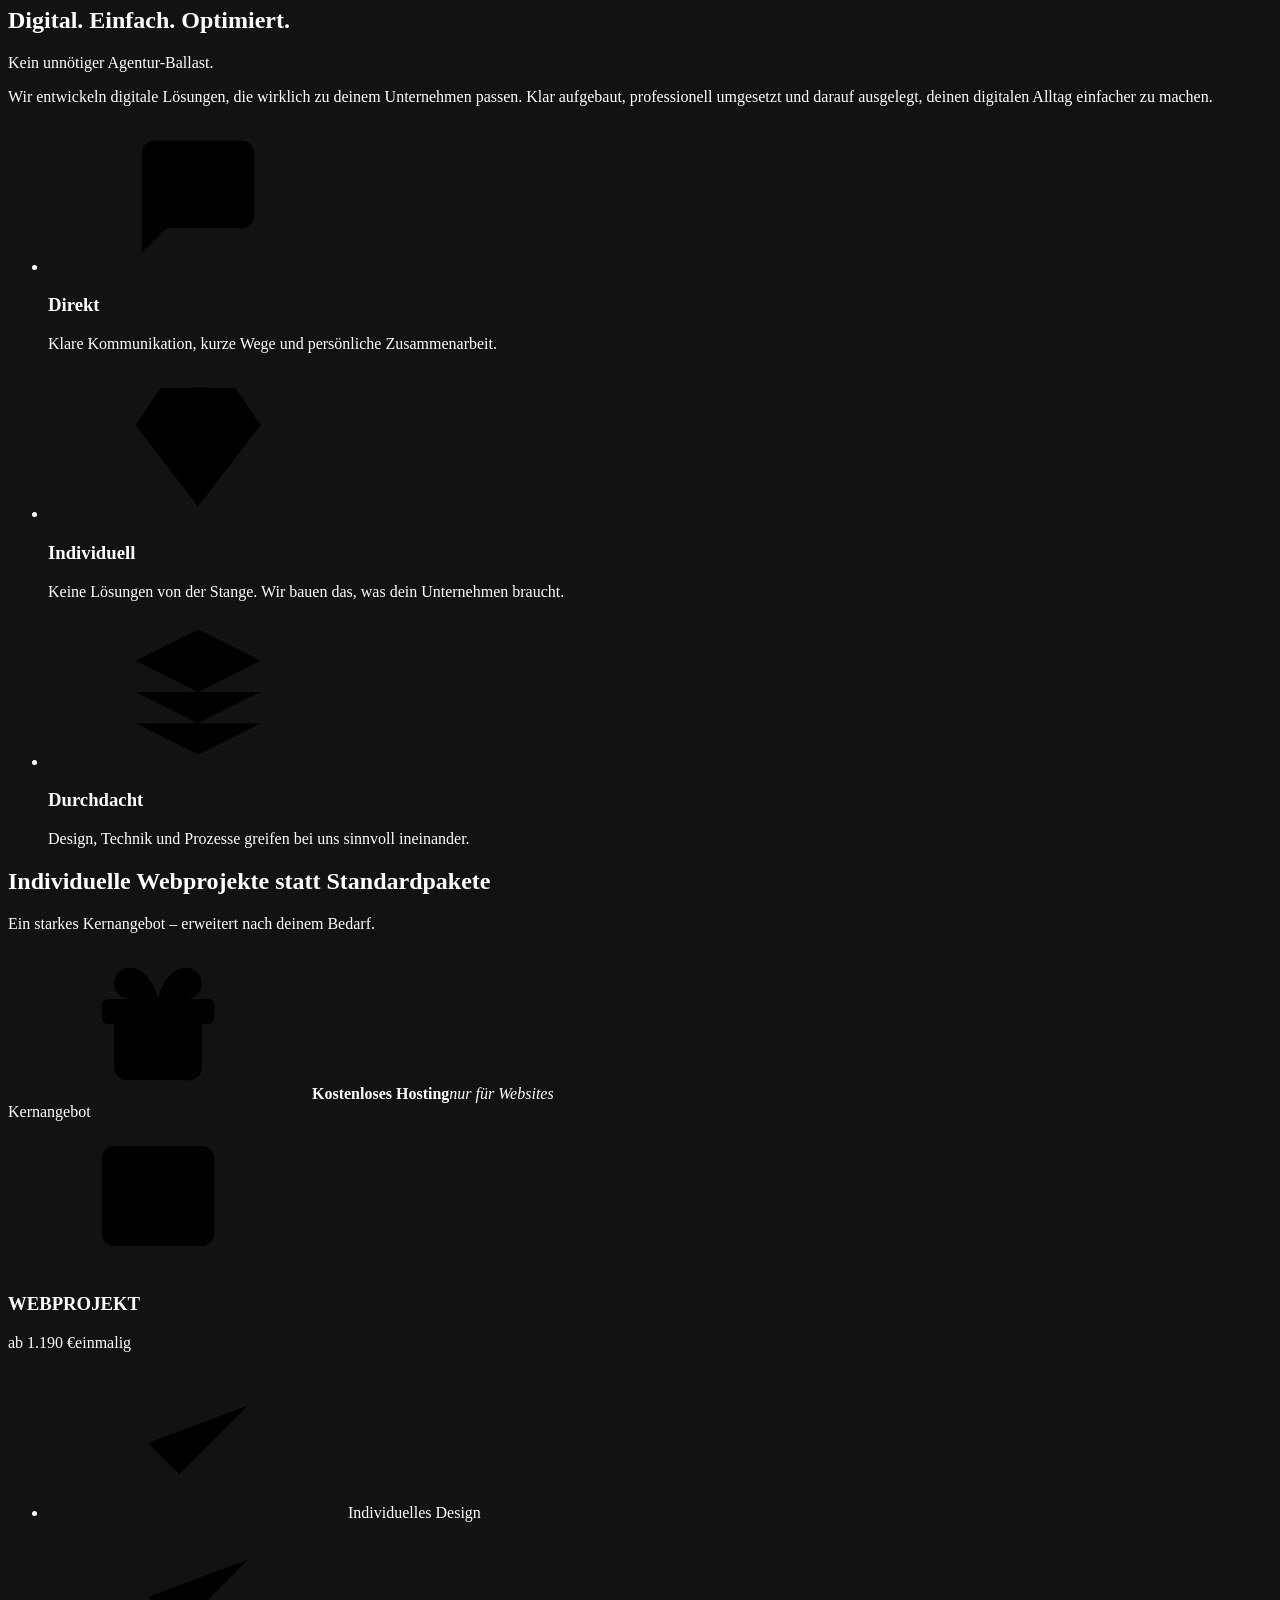
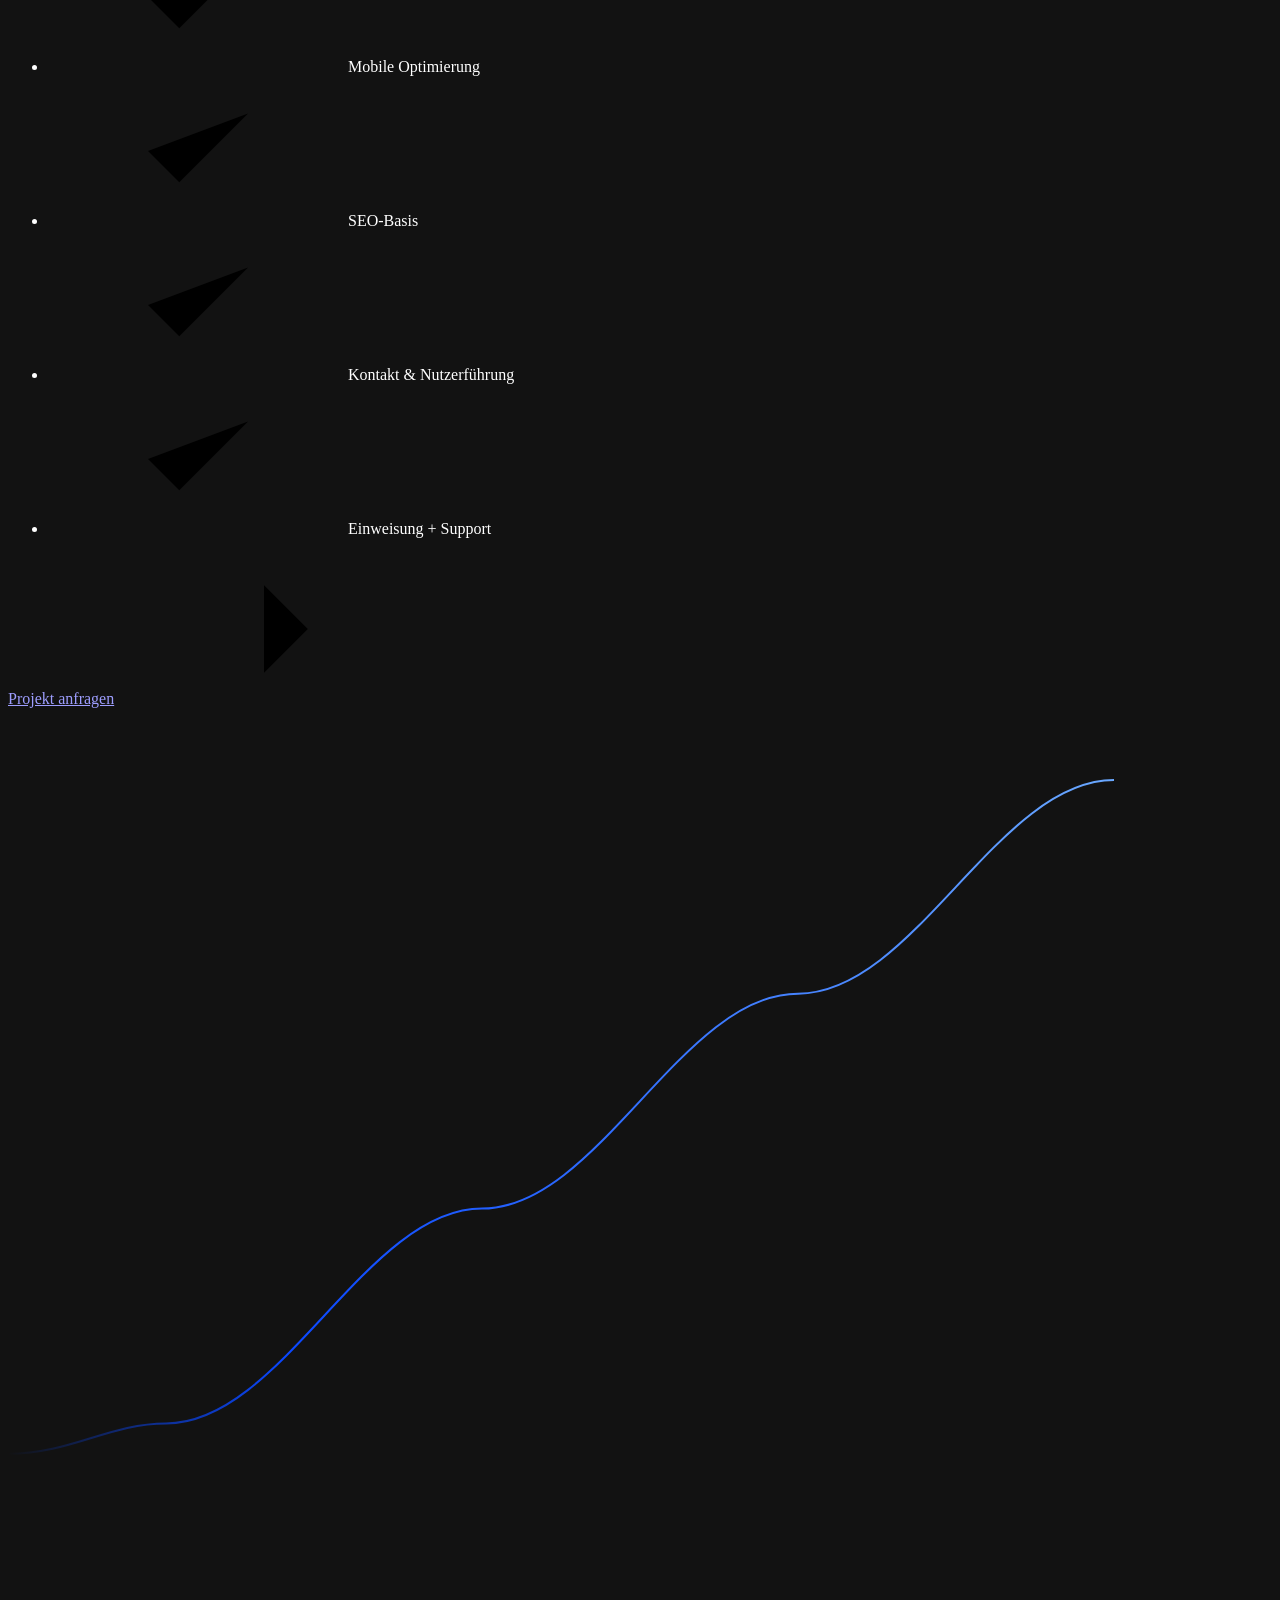
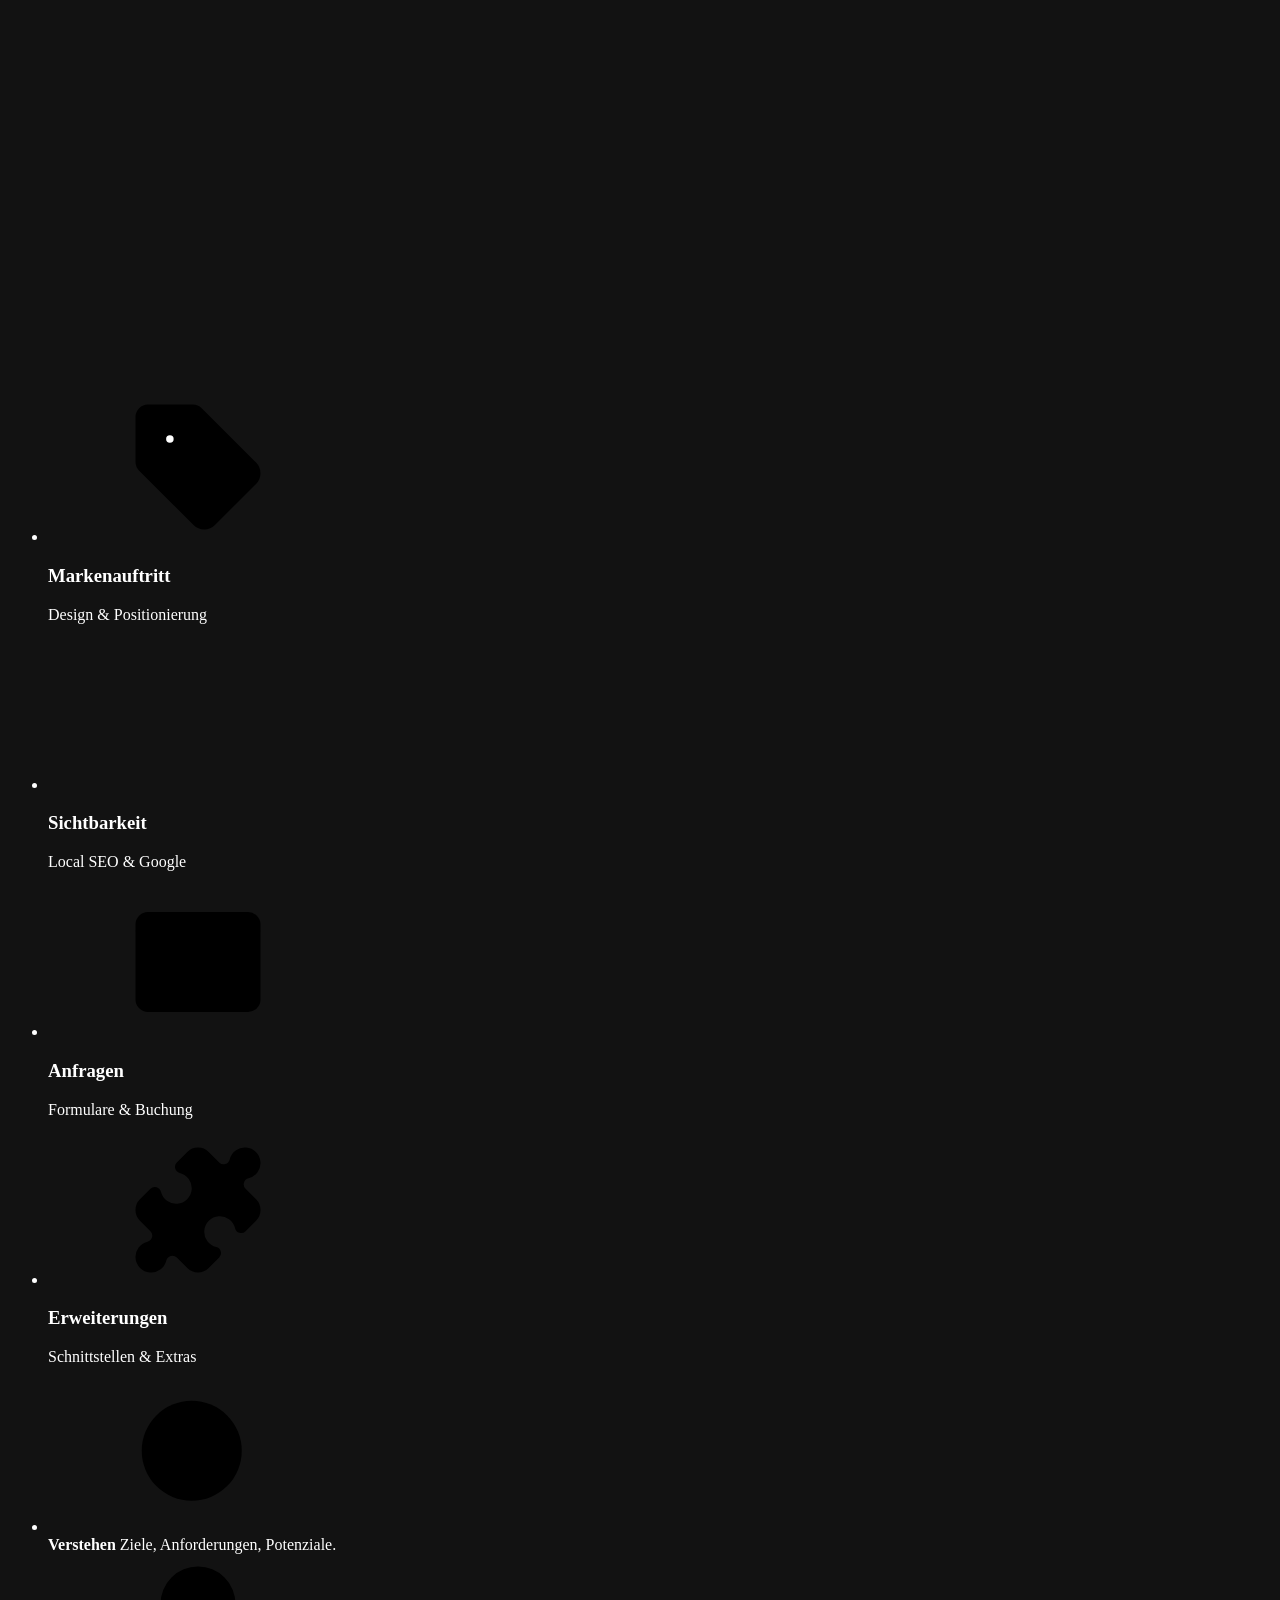
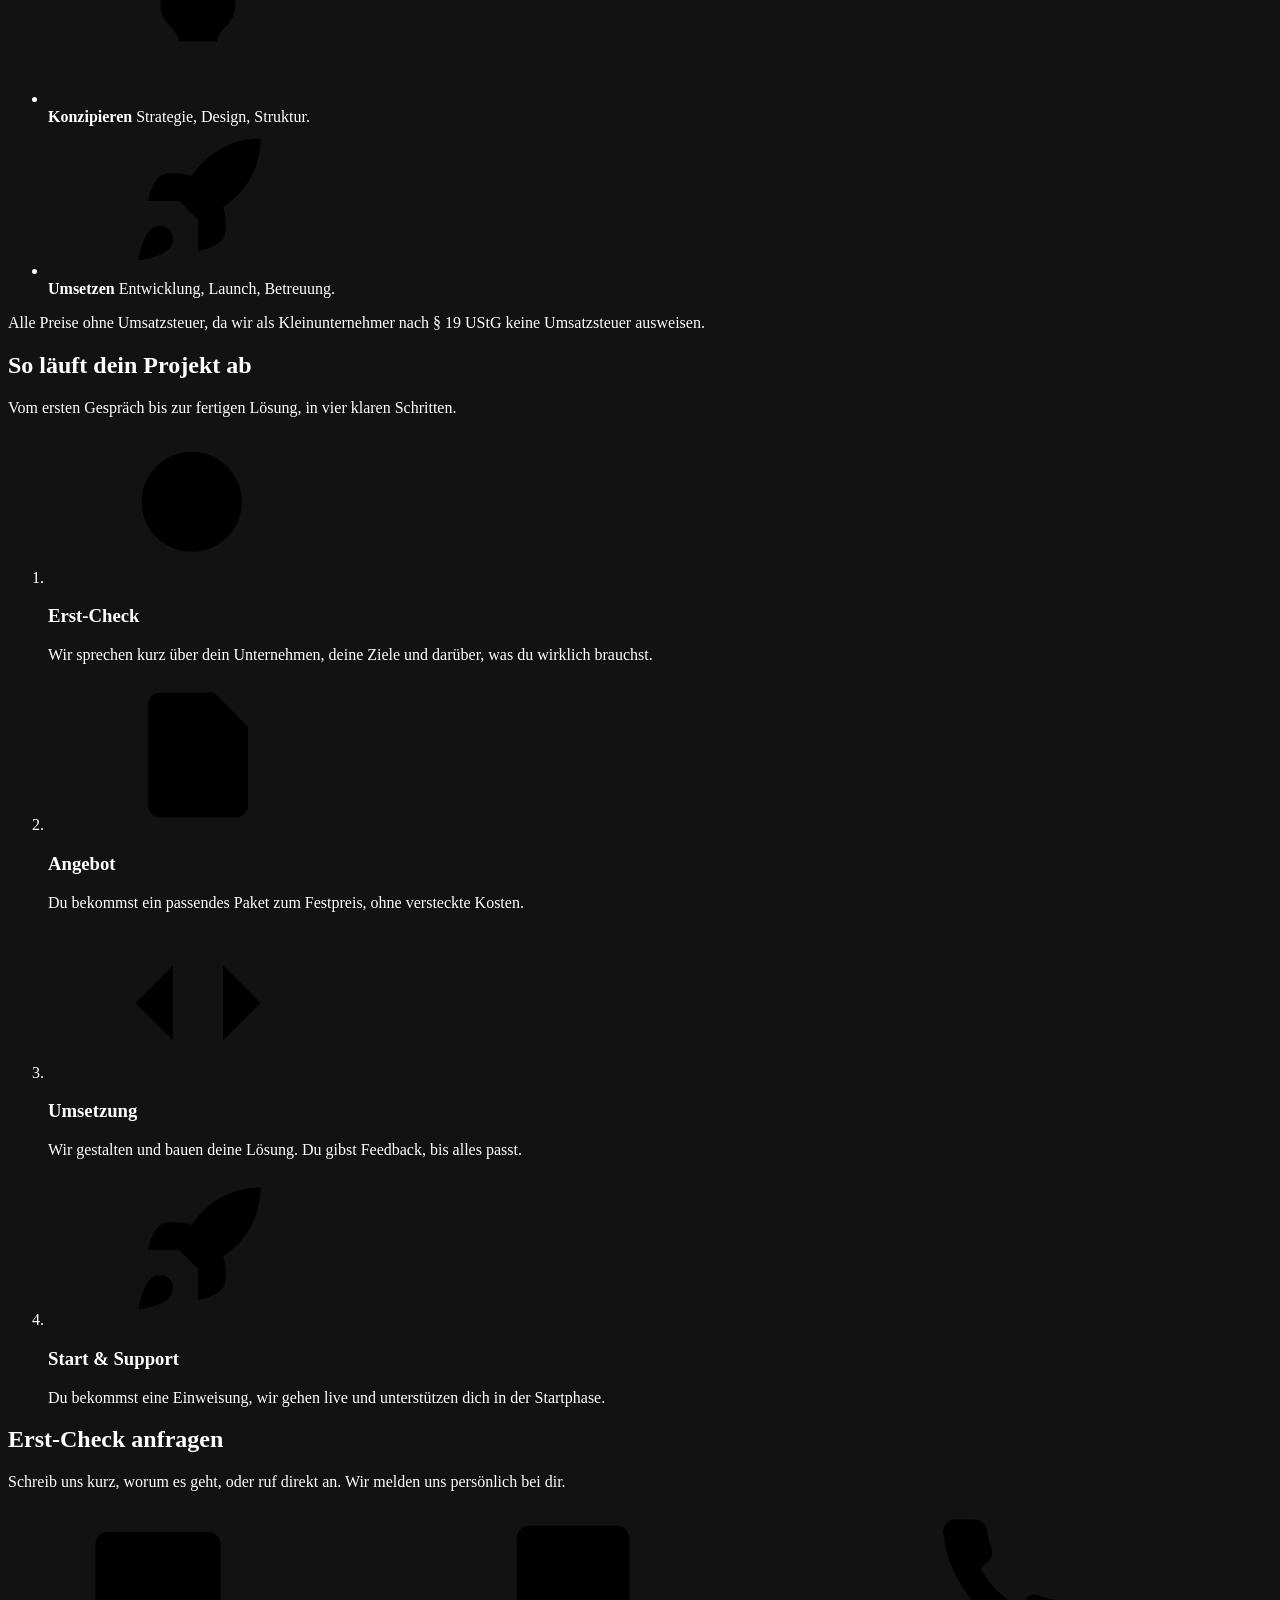
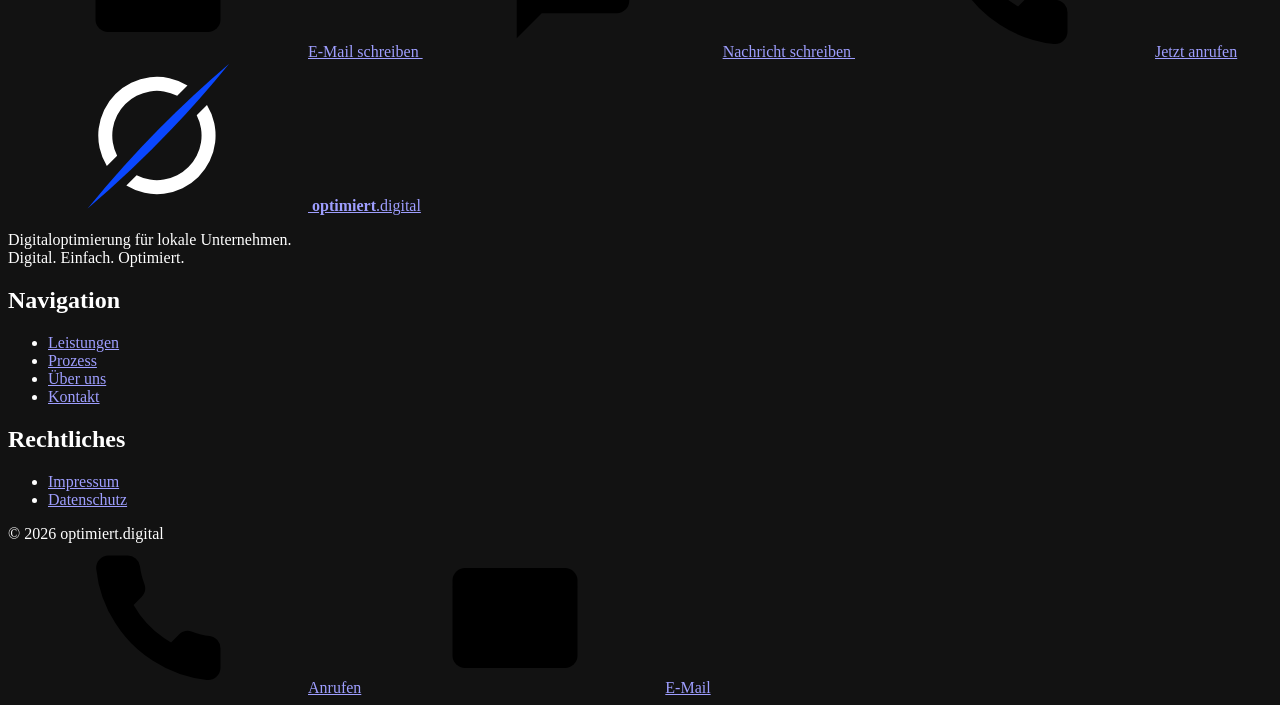
==== commit d3d207bd: "Add files via upload" ====
--- a/index.html
+++ b/index.html
@@ -68,6 +68,13 @@
     <symbol id="i-mail" viewBox="0 0 24 24"><rect x="2" y="4" width="20" height="16" rx="2"/><path d="m22 7-8.97 5.7a1.94 1.94 0 0 1-2.06 0L2 7"/></symbol>
     <symbol id="i-phone" viewBox="0 0 24 24"><path d="M22 16.92v3a2 2 0 0 1-2.18 2 19.79 19.79 0 0 1-8.63-3.07 19.5 19.5 0 0 1-6-6 19.79 19.79 0 0 1-3.07-8.67A2 2 0 0 1 4.11 2h3a2 2 0 0 1 2 1.72c.127.96.361 1.903.7 2.81a2 2 0 0 1-.45 2.11L8.09 9.91a16 16 0 0 0 6 6l1.27-1.27a2 2 0 0 1 2.11-.45c.907.339 1.85.573 2.81.7A2 2 0 0 1 22 16.92z"/></symbol>
     <symbol id="i-lock" viewBox="0 0 24 24"><rect x="4" y="11" width="16" height="10" rx="2"/><path d="M8 11V7a4 4 0 0 1 8 0v4"/></symbol>
+    <symbol id="i-gift" viewBox="0 0 24 24"><rect x="3" y="8" width="18" height="4" rx="1"/><path d="M12 8v13M19 12v7a2 2 0 0 1-2 2H7a2 2 0 0 1-2-2v-7M7.5 8a2.5 2.5 0 0 1 0-5C11 3 12 8 12 8s1-5 4.5-5a2.5 2.5 0 0 1 0 5"/></symbol>
+    <symbol id="i-tag" viewBox="0 0 24 24"><path d="M12.586 2.586A2 2 0 0 0 11.172 2H4a2 2 0 0 0-2 2v7.172a2 2 0 0 0 .586 1.414l8.704 8.704a2.426 2.426 0 0 0 3.42 0l6.58-6.58a2.426 2.426 0 0 0 0-3.42z"/><circle cx="7.5" cy="7.5" r=".6" fill="currentColor"/></symbol>
+    <symbol id="i-chart" viewBox="0 0 24 24"><path d="M18 20V10M12 20V4M6 20v-6"/></symbol>
+    <symbol id="i-puzzle" viewBox="0 0 24 24"><path d="M15.39 4.39a1 1 0 0 0 1.68-.474 2.5 2.5 0 1 1 3.014 3.015 1 1 0 0 0-.474 1.68l1.683 1.682a2.414 2.414 0 0 1 0 3.414L19.61 15.39a1 1 0 0 1-1.68-.474 2.5 2.5 0 1 0-3.014 3.015 1 1 0 0 1 .474 1.68l-1.683 1.682a2.414 2.414 0 0 1-3.414 0L8.61 19.61a1 1 0 0 0-1.68.474 2.5 2.5 0 1 1-3.014-3.015 1 1 0 0 0 .474-1.68l-1.683-1.682a2.414 2.414 0 0 1 0-3.414L4.39 8.61a1 1 0 0 1 1.68.474 2.5 2.5 0 1 0 3.014-3.015 1 1 0 0 1-.474-1.68l1.683-1.682a2.414 2.414 0 0 1 3.414 0z"/></symbol>
+    <symbol id="i-bulb" viewBox="0 0 24 24"><path d="M15 14c.2-1 .7-1.7 1.5-2.5 1-.9 1.5-2.2 1.5-3.5A6 6 0 0 0 6 8c0 1 .2 2.2 1.5 3.5.7.7 1.3 1.5 1.5 2.5M9 18h6M10 22h4"/></symbol>
+    <symbol id="i-arrow-r" viewBox="0 0 24 24"><path d="M5 12h14M12 5l7 7-7 7"/></symbol>
+    <symbol id="i-browser" viewBox="0 0 24 24"><rect x="3" y="4" width="18" height="16" rx="2"/><path d="M3 9h18"/></symbol>
     <symbol id="i-arrow-ur" viewBox="0 0 24 24"><path d="M7 17 17 7M8 7h9v9"/></symbol>
   </svg>
 
@@ -200,85 +207,102 @@
     <!-- LEISTUNGEN -->
     <section class="section" id="leistungen">
       <div class="wrap">
-        <div class="section-head">
-          <h2>Digital. Passend zu deinem Unternehmen.</h2>
-          <p class="body-lg">Drei Leistungspakete zum Festpreis, jedes baut auf dem vorherigen auf. Oder du bekommst eine individuelle Lösung, die genau zu dir passt.</p>
-        </div>
-
-        <div class="steps">
-          <article class="tier">
-            <div class="tier-head">
-              <span class="ico"><svg class="icon" aria-hidden="true"><use href="#i-globe"/></svg></span>
-              <h3>ONLINE</h3>
-            </div>
-            <p class="price">1.190 €<span> einmalig</span></p>
+        <div class="section-head section-head-wide">
+          <h2>Individuelle Webprojekte <span class="grad">statt Standardpakete</span></h2>
+          <p class="body-lg">Ein starkes Kernangebot – erweitert nach deinem Bedarf.</p>
+        </div>
+
+        <div class="offer">
+          <article class="core">
+            <div class="hosting-badge">
+              <svg class="icon" aria-hidden="true"><use href="#i-gift"/></svg>
+              <span><strong>Kostenloses Hosting</strong><em>nur für Websites</em></span>
+            </div>
+            <span class="core-flag">Kernangebot</span>
+            <div class="core-head">
+              <span class="mod-ico mod-ico-lg"><svg class="icon" aria-hidden="true"><use href="#i-browser"/></svg></span>
+              <h3>WEBPROJEKT</h3>
+            </div>
+            <p class="price">ab 1.190 €<span>einmalig</span></p>
             <ul class="checks">
-              <li><svg class="icon" aria-hidden="true"><use href="#i-check"/></svg>Individuelle Website</li>
+              <li><svg class="icon" aria-hidden="true"><use href="#i-check"/></svg>Individuelles Design</li>
               <li><svg class="icon" aria-hidden="true"><use href="#i-check"/></svg>Mobile Optimierung</li>
-              <li><svg class="icon" aria-hidden="true"><use href="#i-check"/></svg>Leistungen &amp; Kontakt</li>
-              <li><svg class="icon" aria-hidden="true"><use href="#i-check"/></svg>Google Maps &amp; Social Media</li>
-              <li><svg class="icon" aria-hidden="true"><use href="#i-check"/></svg>SEO-Grundeinrichtung</li>
-              <li><svg class="icon" aria-hidden="true"><use href="#i-check"/></svg>Einweisung</li>
-              <li><svg class="icon" aria-hidden="true"><use href="#i-check"/></svg>14 Tage Support</li>
+              <li><svg class="icon" aria-hidden="true"><use href="#i-check"/></svg>SEO-Basis</li>
+              <li><svg class="icon" aria-hidden="true"><use href="#i-check"/></svg>Kontakt &amp; Nutzerführung</li>
+              <li><svg class="icon" aria-hidden="true"><use href="#i-check"/></svg>Einweisung + Support</li>
             </ul>
-            <a class="btn btn-outline" href="https://wa.me/491775984619?text=Hallo%20Alex%2C%20ich%20interessiere%20mich%20f%C3%BCr%20das%20ONLINE-Paket." target="_blank" rel="noopener">Projekt anfragen</a>
+            <a class="btn btn-primary btn-xl" href="https://wa.me/491775984619?text=Hallo%20Alex%2C%20ich%20interessiere%20mich%20f%C3%BCr%20ein%20Webprojekt." target="_blank" rel="noopener">Projekt anfragen<svg class="icon" aria-hidden="true"><use href="#i-arrow-r"/></svg></a>
           </article>
 
-          <article class="tier">
-            <div class="tier-head">
-              <span class="ico"><svg class="icon" aria-hidden="true"><use href="#i-bag"/></svg></span>
-              <h3>VERKAUF</h3>
-            </div>
-            <p class="price">1.990 €<span> einmalig</span></p>
-            <ul class="checks">
-              <li class="includes">Alles aus ONLINE +</li>
-              <li><svg class="icon" aria-hidden="true"><use href="#i-check"/></svg>Online-Shop</li>
-              <li><svg class="icon" aria-hidden="true"><use href="#i-check"/></svg>Bis zu 10 Angebote / Produkte</li>
-              <li><svg class="icon" aria-hidden="true"><use href="#i-check"/></svg>Gutscheine &amp; Pakete</li>
-              <li><svg class="icon" aria-hidden="true"><use href="#i-check"/></svg>Zahlungsabwicklung &amp; Checkout</li>
-              <li><svg class="icon" aria-hidden="true"><use href="#i-check"/></svg>Test des gesamten Kaufprozesses</li>
-              <li><svg class="icon" aria-hidden="true"><use href="#i-check"/></svg>Einweisung</li>
-              <li><svg class="icon" aria-hidden="true"><use href="#i-check"/></svg>30 Tage Support</li>
+          <div class="modules-wrap">
+            <div class="modules">
+              <svg class="modules-line" viewBox="0 0 100 100" preserveAspectRatio="none" aria-hidden="true" focusable="false">
+                <defs>
+                  <linearGradient id="line-grad" x1="0" y1="0" x2="1" y2="0">
+                    <stop offset="0" stop-color="#0a47ff" stop-opacity="0"/>
+                    <stop offset=".25" stop-color="#0a47ff"/>
+                    <stop offset="1" stop-color="#6aa8ff"/>
+                  </linearGradient>
+                </defs>
+                <path d="M0 59 C5 59 8 56.6 12.5 56.6 C21.7 56.6 28.3 39.6 37.5 39.6 C46.7 39.6 53.3 22.6 62.5 22.6 C71.7 22.6 78.3 5.7 87.5 5.7" fill="none" stroke="url(#line-grad)" stroke-width="2" vector-effect="non-scaling-stroke"/>
+              </svg>
+            <ul class="module-list" aria-label="Erweiterungen nach deinem Bedarf">
+            <li class="module" style="--i:0">
+              <span class="mod-ico"><svg class="icon" aria-hidden="true"><use href="#i-tag"/></svg></span>
+              <div>
+                <h3>Markenauftritt</h3>
+                <p>Design &amp; Positionierung</p>
+              </div>
+            </li>
+            <li class="module" style="--i:1">
+              <span class="mod-ico"><svg class="icon" aria-hidden="true"><use href="#i-chart"/></svg></span>
+              <div>
+                <h3>Sichtbarkeit</h3>
+                <p>Local SEO &amp; Google</p>
+              </div>
+            </li>
+            <li class="module" style="--i:2">
+              <span class="mod-ico"><svg class="icon" aria-hidden="true"><use href="#i-mail"/></svg></span>
+              <div>
+                <h3>Anfragen</h3>
+                <p>Formulare &amp; Buchung</p>
+              </div>
+            </li>
+            <li class="module" style="--i:3">
+              <span class="mod-ico"><svg class="icon" aria-hidden="true"><use href="#i-puzzle"/></svg></span>
+              <div>
+                <h3>Erweiterungen</h3>
+                <p>Schnittstellen &amp; Extras</p>
+              </div>
+            </li>
             </ul>
-            <a class="btn btn-outline" href="https://wa.me/491775984619?text=Hallo%20Alex%2C%20ich%20interessiere%20mich%20f%C3%BCr%20das%20VERKAUF-Paket." target="_blank" rel="noopener">Projekt anfragen</a>
-          </article>
-
-          <article class="tier">
-            <div class="tier-head">
-              <span class="ico"><svg class="icon" aria-hidden="true"><use href="#i-badge"/></svg></span>
-              <h3>KOMPLETT</h3>
-            </div>
-            <p class="price">2.990 €<span> einmalig</span></p>
-            <ul class="checks">
-              <li class="includes">Alles aus ONLINE &amp; VERKAUF +</li>
-              <li><svg class="icon" aria-hidden="true"><use href="#i-check"/></svg>Individueller Markenauftritt</li>
-              <li><svg class="icon" aria-hidden="true"><use href="#i-check"/></svg>Google-Unternehmensprofil</li>
-              <li><svg class="icon" aria-hidden="true"><use href="#i-check"/></svg>Local SEO</li>
-              <li><svg class="icon" aria-hidden="true"><use href="#i-check"/></svg>Unterstützung bei Domain und Business-E-Mail</li>
-              <li><svg class="icon" aria-hidden="true"><use href="#i-check"/></svg>Einrichtung von Kundenkonten und Kundenbereich</li>
-              <li><svg class="icon" aria-hidden="true"><use href="#i-check"/></svg>Newsletter-Anmeldung und grundlegende Kundenbindung</li>
-              <li><svg class="icon" aria-hidden="true"><use href="#i-check"/></svg>30 Tage Prioritäts-Support</li>
-            </ul>
-            <a class="btn btn-outline" href="https://wa.me/491775984619?text=Hallo%20Alex%2C%20ich%20interessiere%20mich%20f%C3%BCr%20das%20KOMPLETT-Paket." target="_blank" rel="noopener">Projekt anfragen</a>
-          </article>
-
-          <article class="tier tier-custom">
-            <span class="tier-flag">Maßgeschneidert</span>
-            <div class="tier-head">
-              <span class="ico"><svg class="icon" aria-hidden="true"><use href="#i-sliders"/></svg></span>
-              <h3>INDIVIDUELL</h3>
-            </div>
-            <p class="price">Auf Anfrage<span>Festpreis nach dem Erst-Check</span></p>
-            <ul class="checks">
-              <li class="includes">Genau das, was dein Unternehmen braucht</li>
-              <li><svg class="icon" aria-hidden="true"><use href="#i-check"/></svg>Persönliche Beratung und Konzept</li>
-              <li><svg class="icon" aria-hidden="true"><use href="#i-check"/></svg>Design und Funktionen nach deinem Bedarf</li>
-              <li><svg class="icon" aria-hidden="true"><use href="#i-check"/></svg>Eigene Lösungen und Schnittstellen</li>
-              <li><svg class="icon" aria-hidden="true"><use href="#i-check"/></svg>Support nach Absprache</li>
-            </ul>
-            <a class="btn btn-primary" href="https://wa.me/491775984619?text=Hallo%20Alex%2C%20ich%20interessiere%20mich%20f%C3%BCr%20eine%20individuelle%20L%C3%B6sung." target="_blank" rel="noopener">Individuell anfragen</a>
-          </article>
-        </div>
+            </div>
+          </div>
+        </div>
+
+        <ul class="flow">
+          <li>
+            <span class="flow-ico"><svg class="icon" aria-hidden="true"><use href="#i-search"/></svg></span>
+            <div>
+              <strong>Verstehen</strong>
+              <span>Ziele, Anforderungen, Potenziale.</span>
+            </div>
+          </li>
+          <li>
+            <span class="flow-ico"><svg class="icon" aria-hidden="true"><use href="#i-bulb"/></svg></span>
+            <div>
+              <strong>Konzipieren</strong>
+              <span>Strategie, Design, Struktur.</span>
+            </div>
+          </li>
+          <li>
+            <span class="flow-ico"><svg class="icon" aria-hidden="true"><use href="#i-rocket"/></svg></span>
+            <div>
+              <strong>Umsetzen</strong>
+              <span>Entwicklung, Launch, Betreuung.</span>
+            </div>
+          </li>
+        </ul>
 
         <p class="price-note">Alle Preise ohne Umsatzsteuer, da wir als Kleinunternehmer nach § 19 UStG keine Umsatzsteuer ausweisen.</p>
       </div>
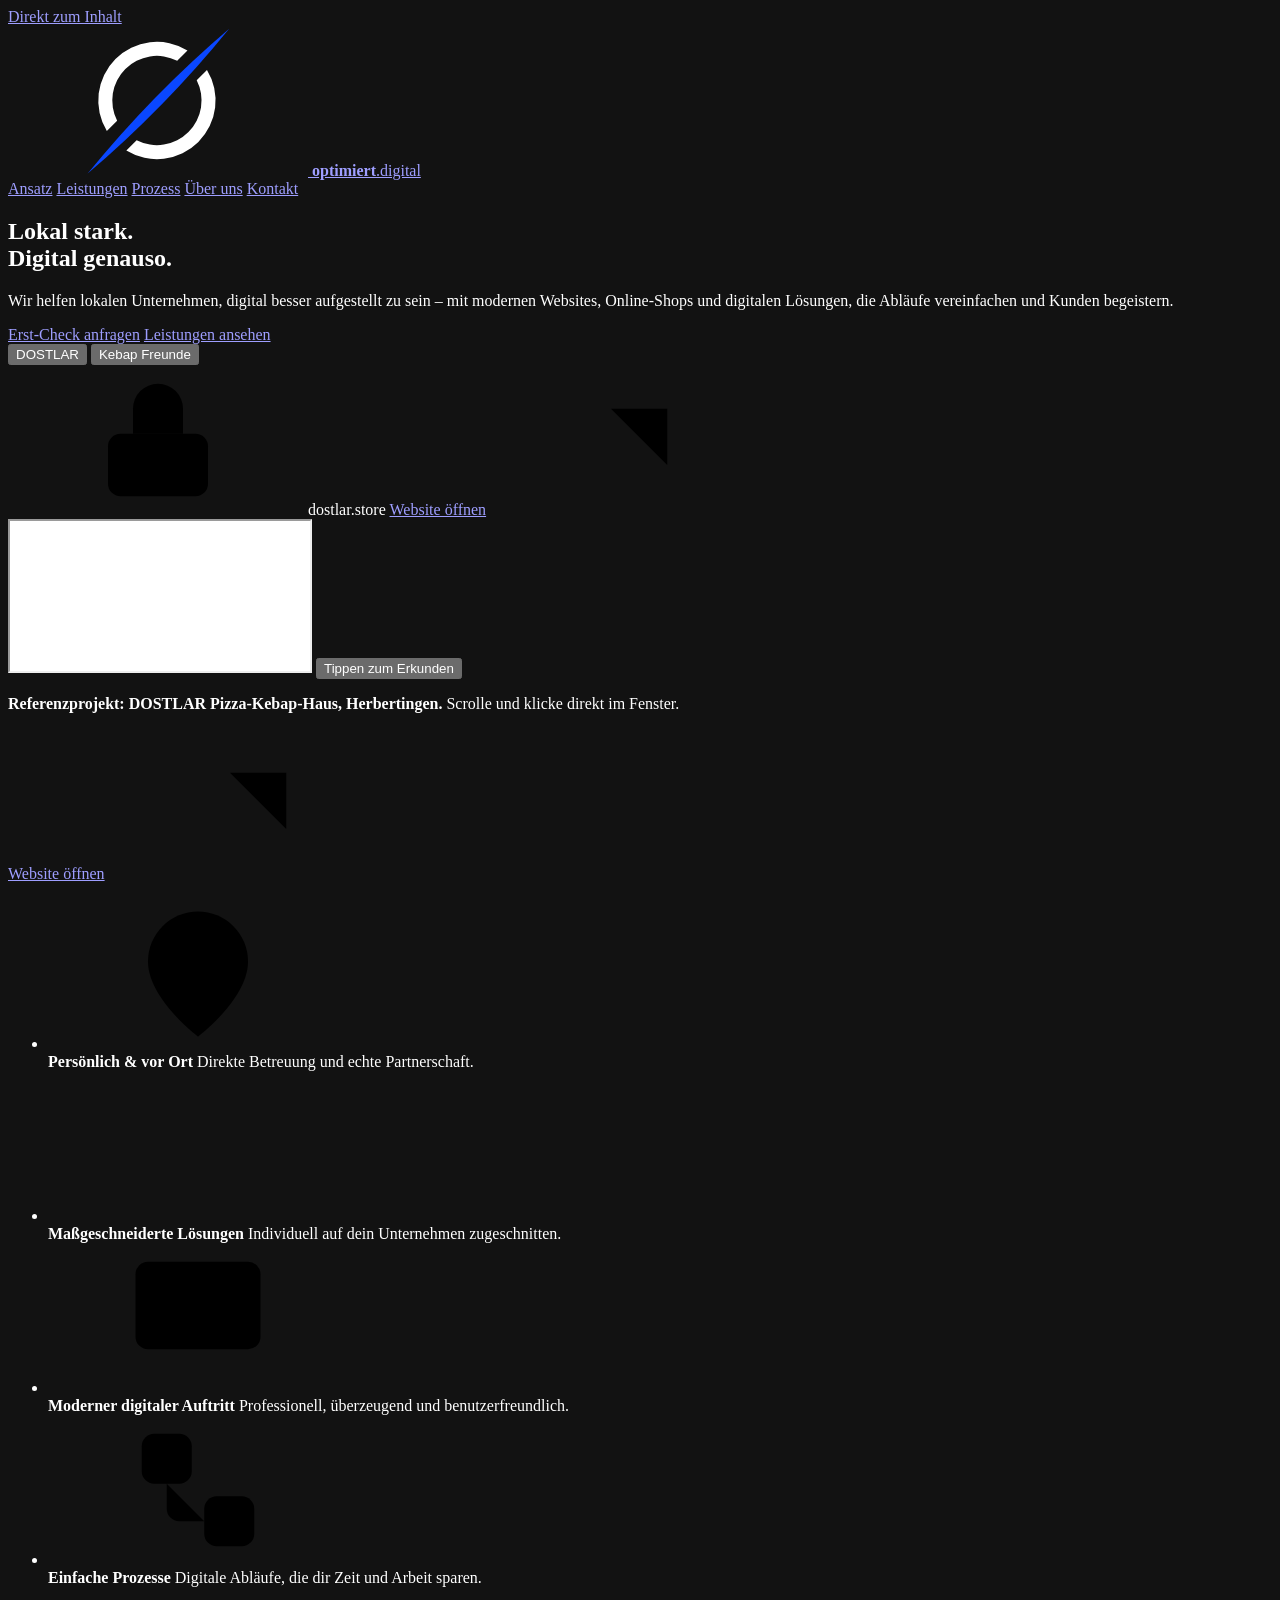
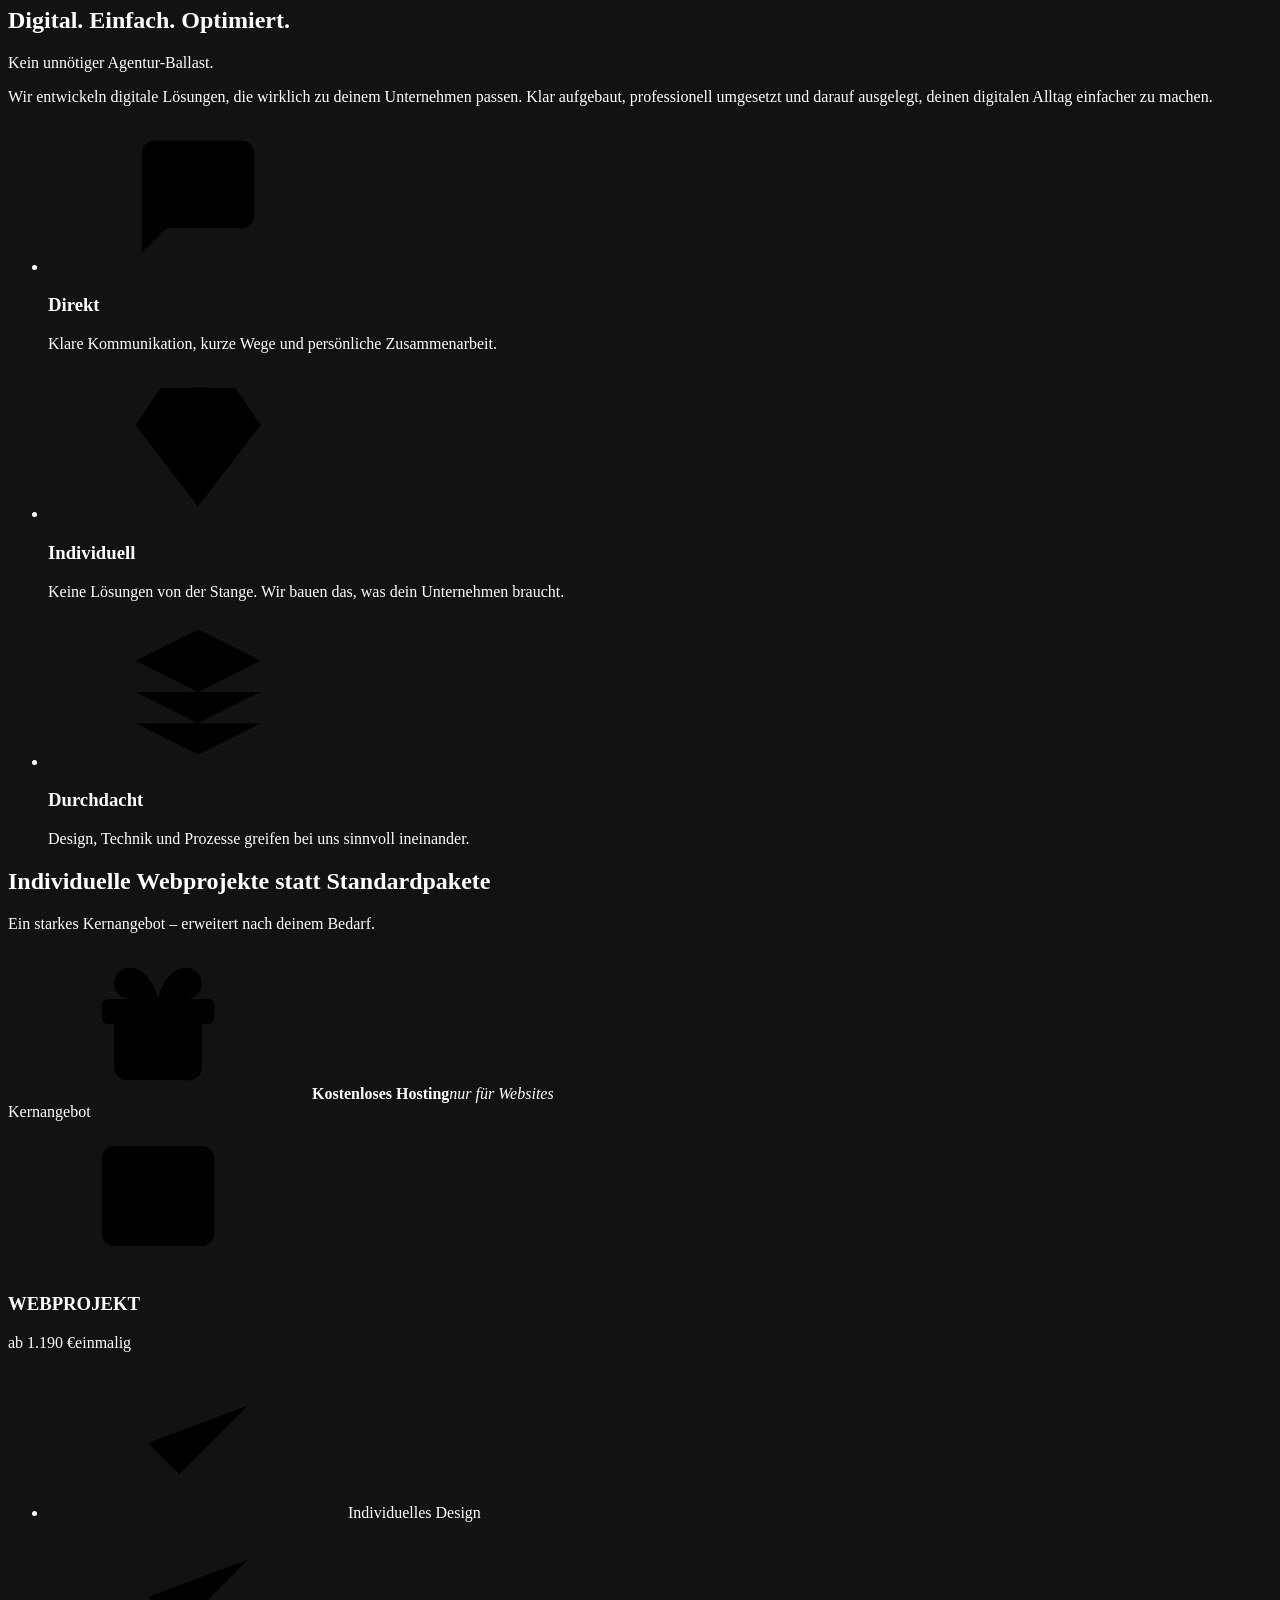
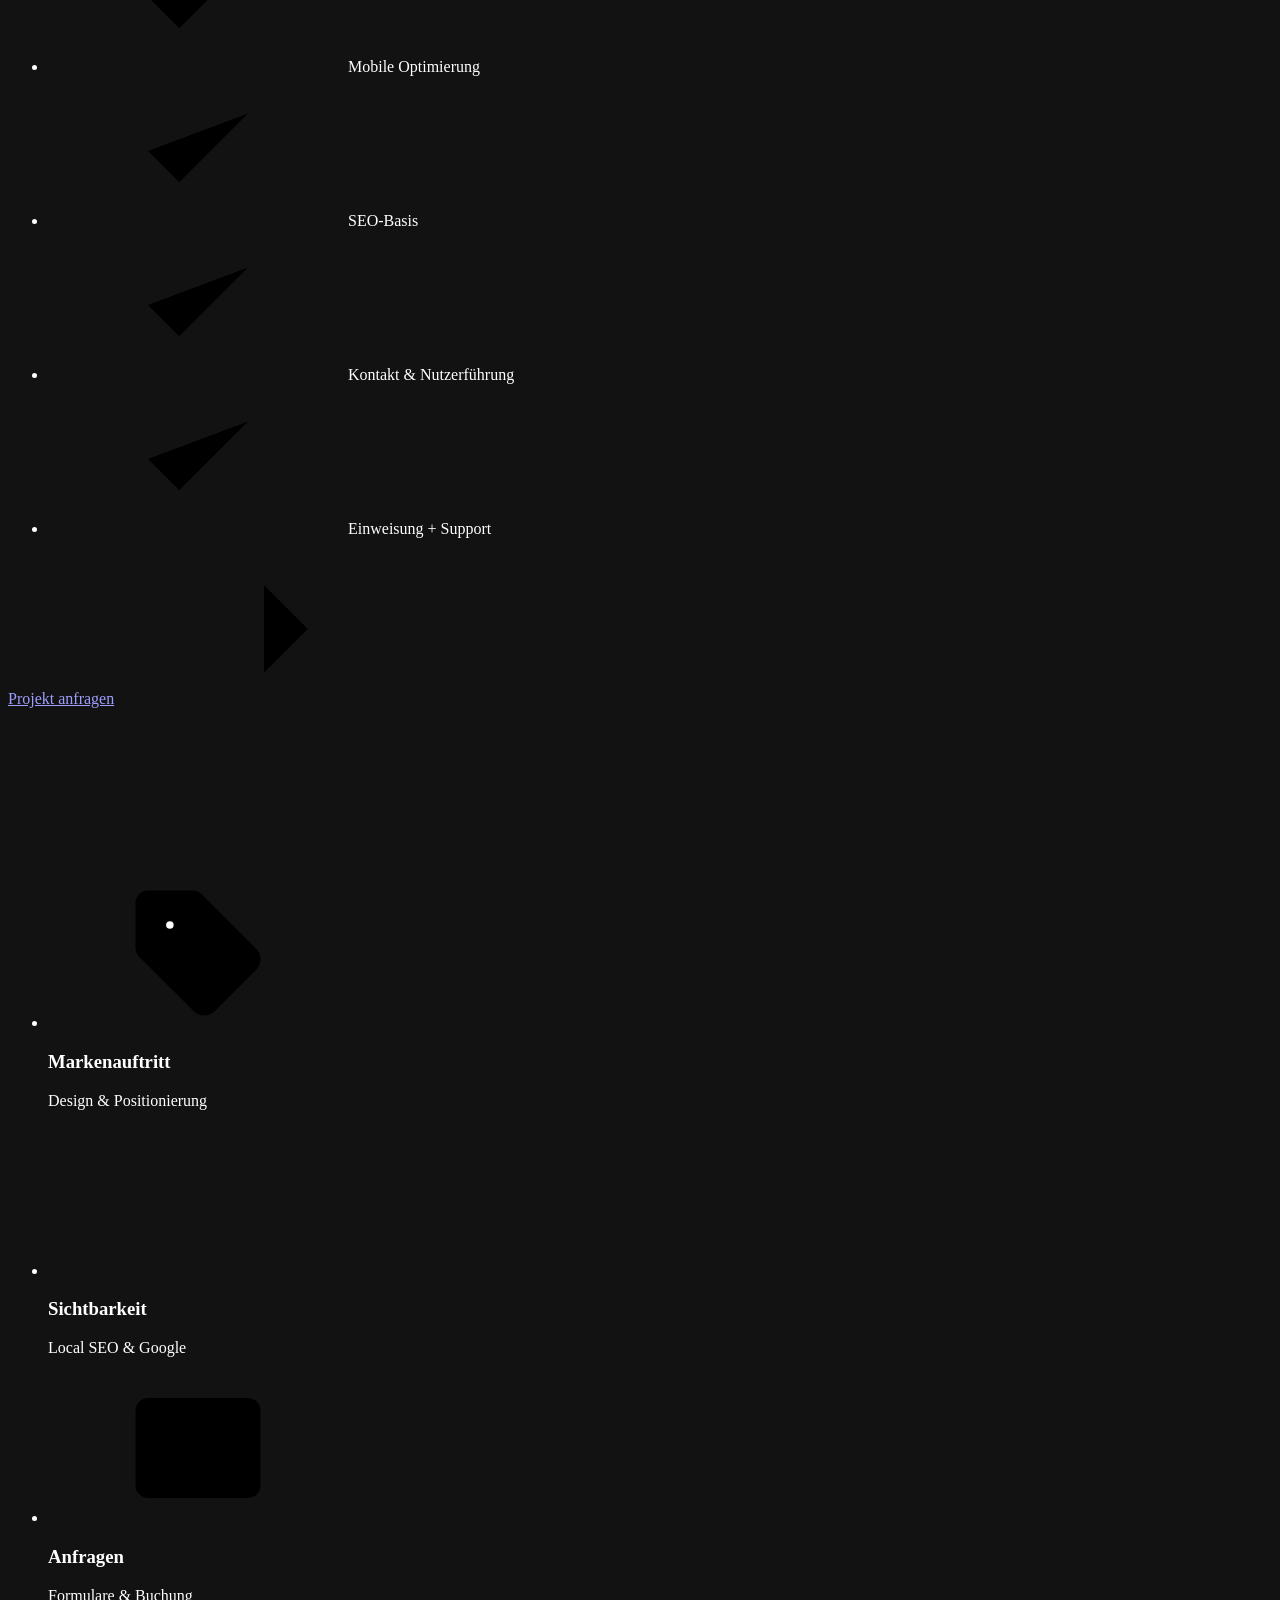
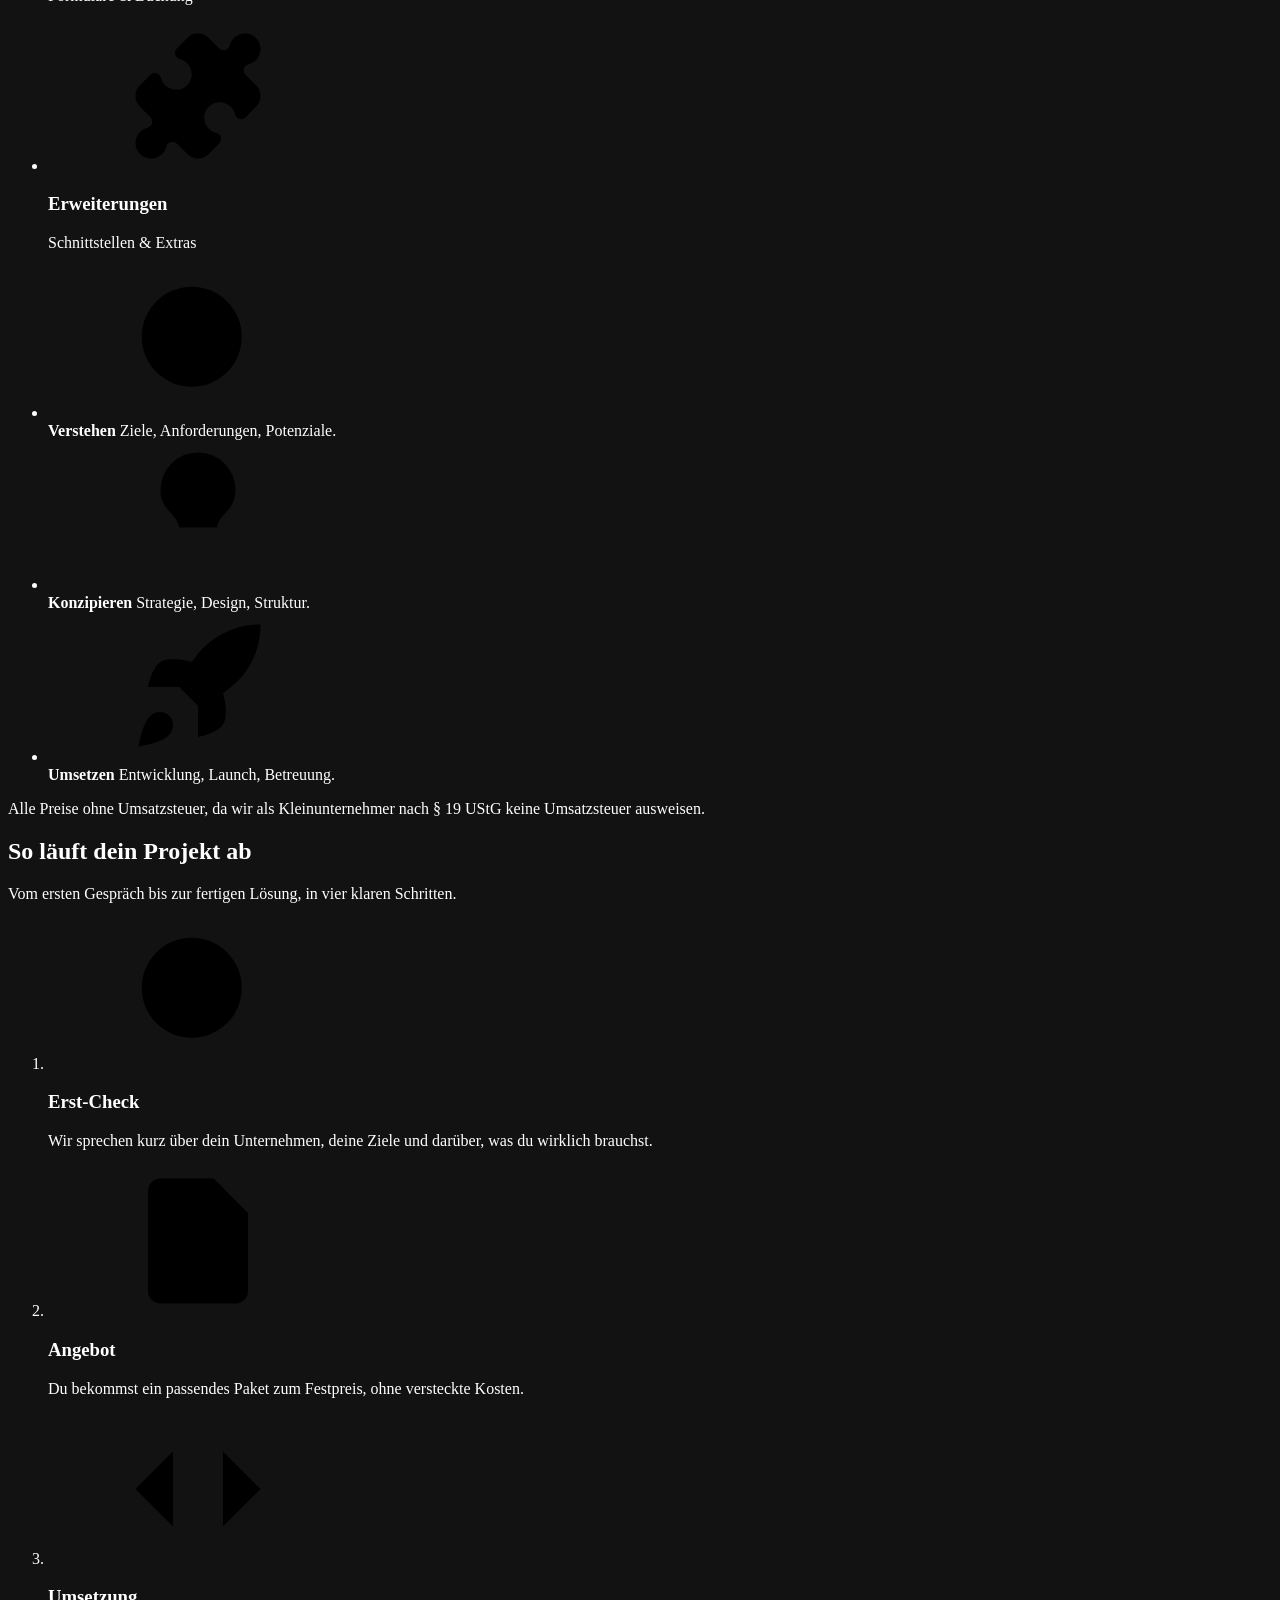
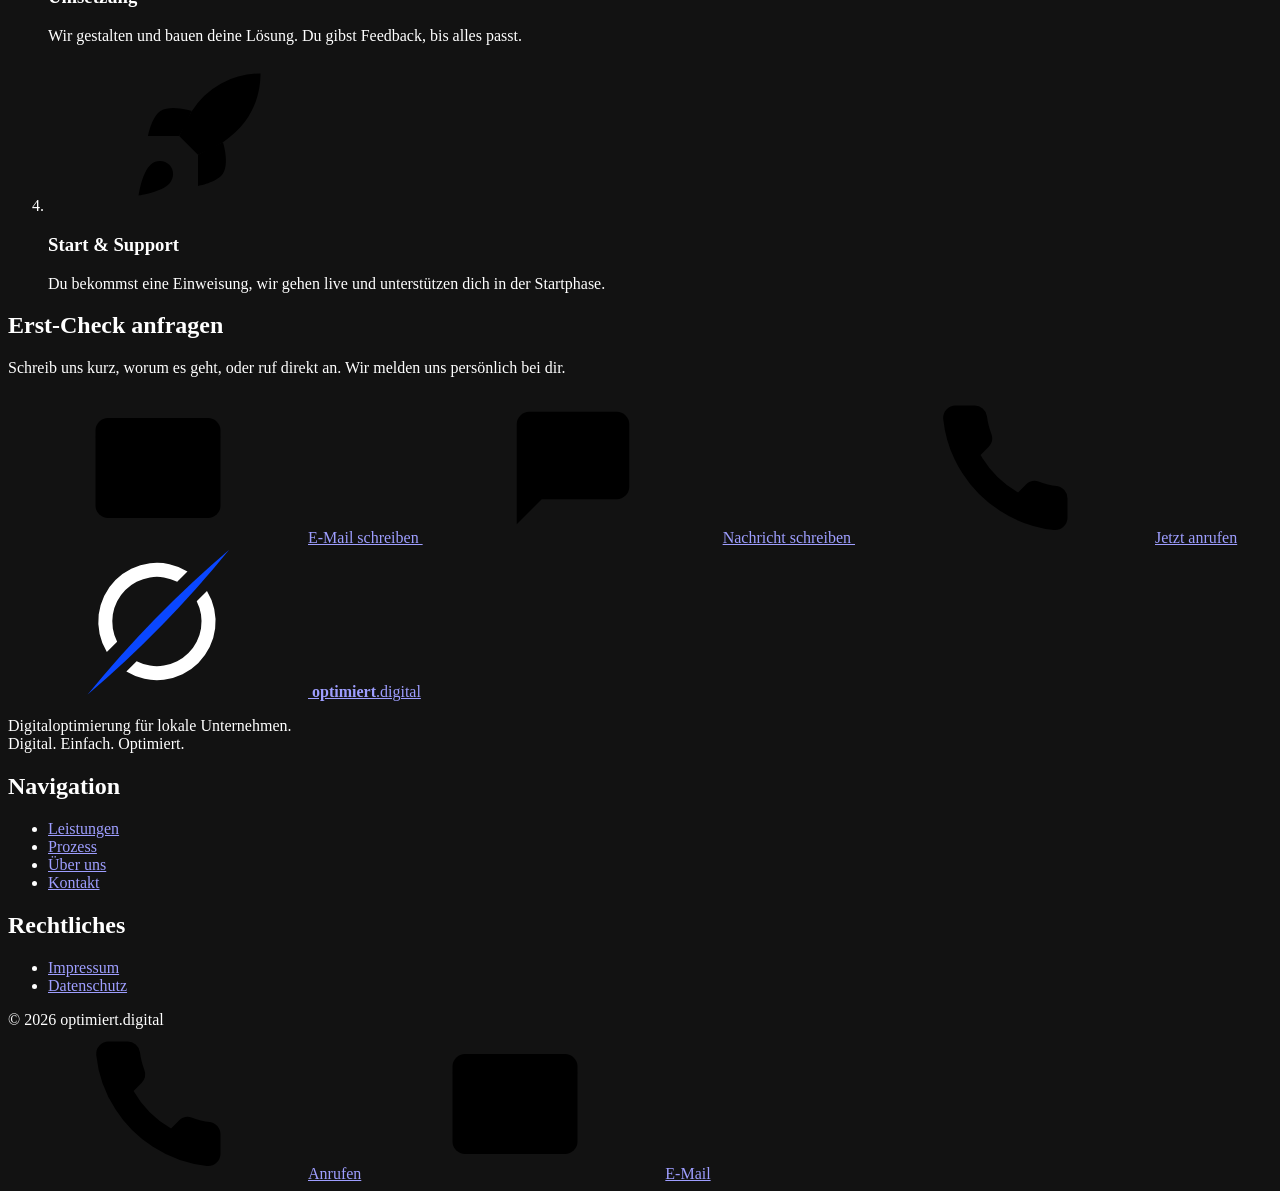
==== commit 6eba1c6f: "Add files via upload" ====
--- a/index.html
+++ b/index.html
@@ -236,7 +236,7 @@
 
           <div class="modules-wrap">
             <div class="modules">
-              <svg class="modules-line" viewBox="0 0 100 100" preserveAspectRatio="none" aria-hidden="true" focusable="false">
+              <svg class="modules-line" aria-hidden="true" focusable="false">
                 <defs>
                   <linearGradient id="line-grad" x1="0" y1="0" x2="1" y2="0">
                     <stop offset="0" stop-color="#0a47ff" stop-opacity="0"/>
@@ -244,10 +244,11 @@
                     <stop offset="1" stop-color="#6aa8ff"/>
                   </linearGradient>
                 </defs>
-                <path d="M0 59 C5 59 8 56.6 12.5 56.6 C21.7 56.6 28.3 39.6 37.5 39.6 C46.7 39.6 53.3 22.6 62.5 22.6 C71.7 22.6 78.3 5.7 87.5 5.7" fill="none" stroke="url(#line-grad)" stroke-width="2" vector-effect="non-scaling-stroke"/>
+                <path id="modules-path" d="" fill="none" stroke="url(#line-grad)" stroke-width="2"/>
               </svg>
             <ul class="module-list" aria-label="Erweiterungen nach deinem Bedarf">
             <li class="module" style="--i:0">
+              <span class="module-dot" aria-hidden="true"></span>
               <span class="mod-ico"><svg class="icon" aria-hidden="true"><use href="#i-tag"/></svg></span>
               <div>
                 <h3>Markenauftritt</h3>
@@ -255,6 +256,7 @@
               </div>
             </li>
             <li class="module" style="--i:1">
+              <span class="module-dot" aria-hidden="true"></span>
               <span class="mod-ico"><svg class="icon" aria-hidden="true"><use href="#i-chart"/></svg></span>
               <div>
                 <h3>Sichtbarkeit</h3>
@@ -262,6 +264,7 @@
               </div>
             </li>
             <li class="module" style="--i:2">
+              <span class="module-dot" aria-hidden="true"></span>
               <span class="mod-ico"><svg class="icon" aria-hidden="true"><use href="#i-mail"/></svg></span>
               <div>
                 <h3>Anfragen</h3>
@@ -269,6 +272,7 @@
               </div>
             </li>
             <li class="module" style="--i:3">
+              <span class="module-dot" aria-hidden="true"></span>
               <span class="mod-ico"><svg class="icon" aria-hidden="true"><use href="#i-puzzle"/></svg></span>
               <div>
                 <h3>Erweiterungen</h3>
